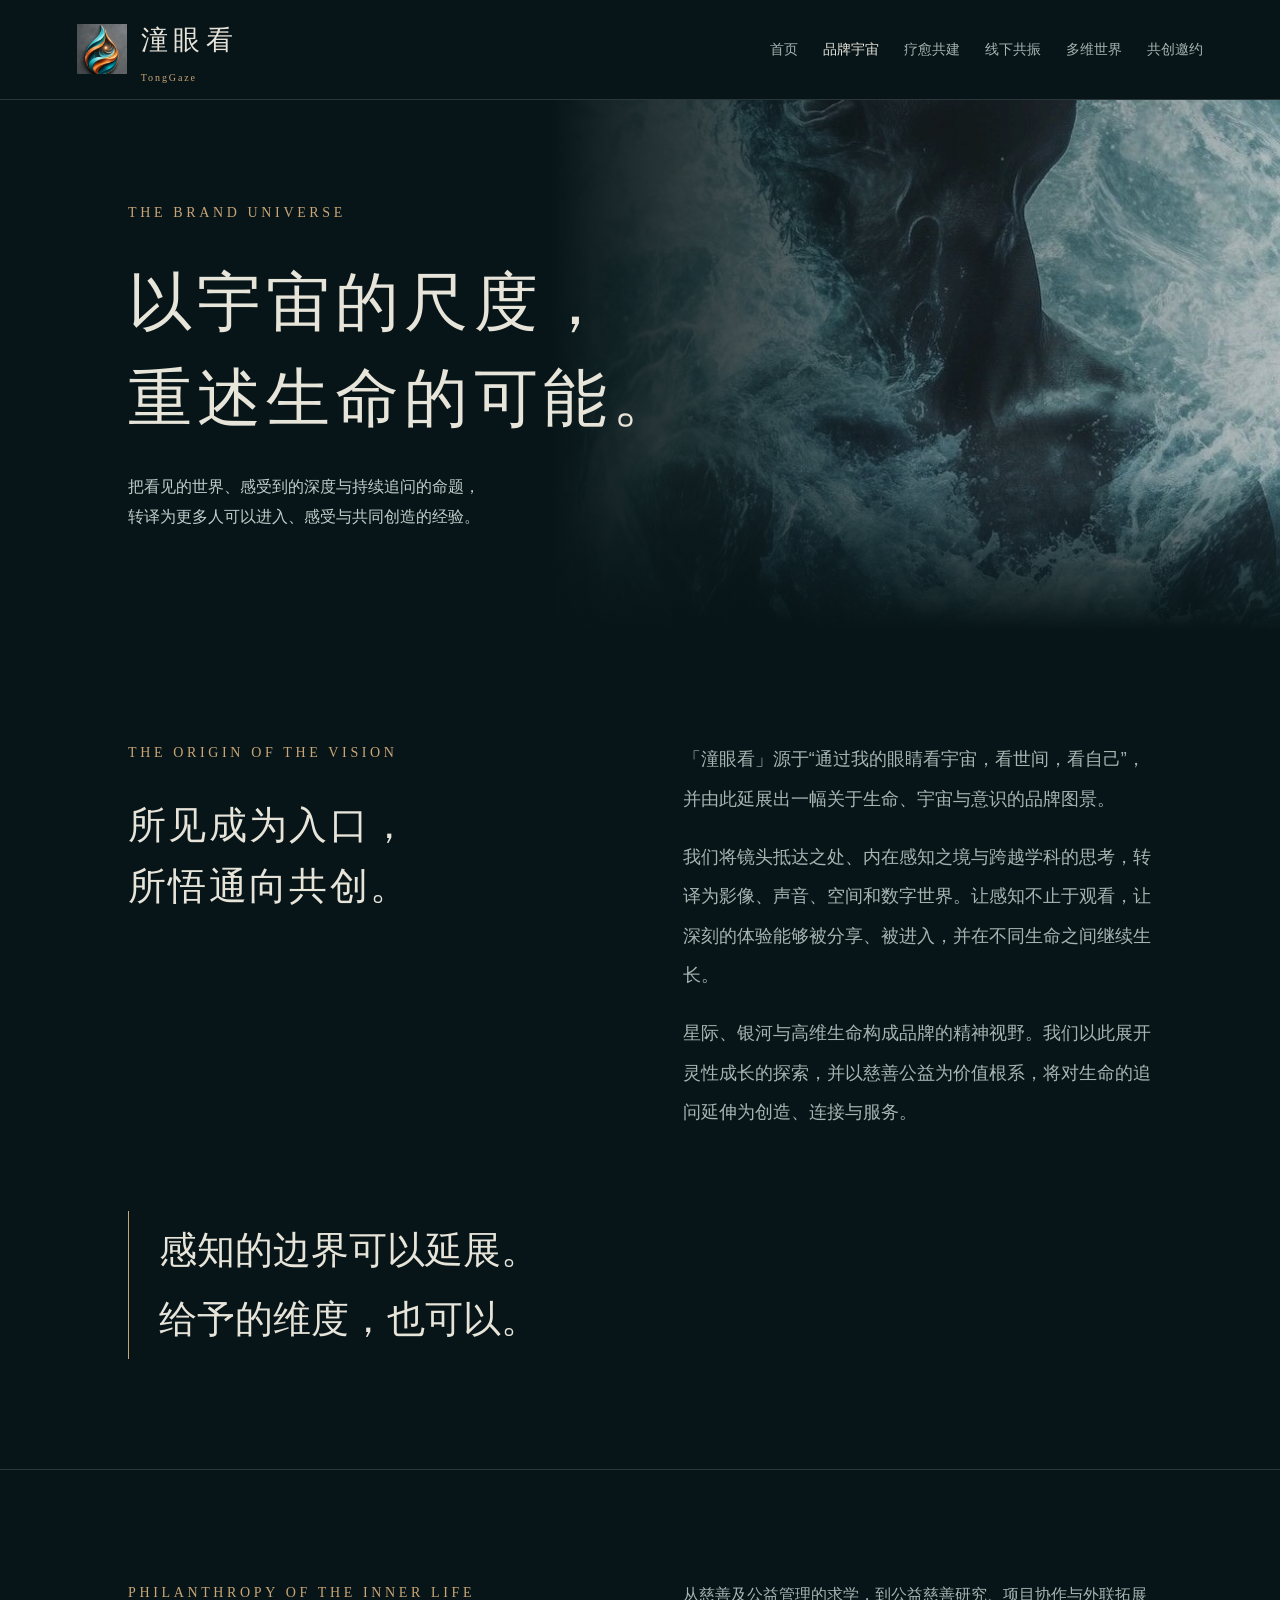
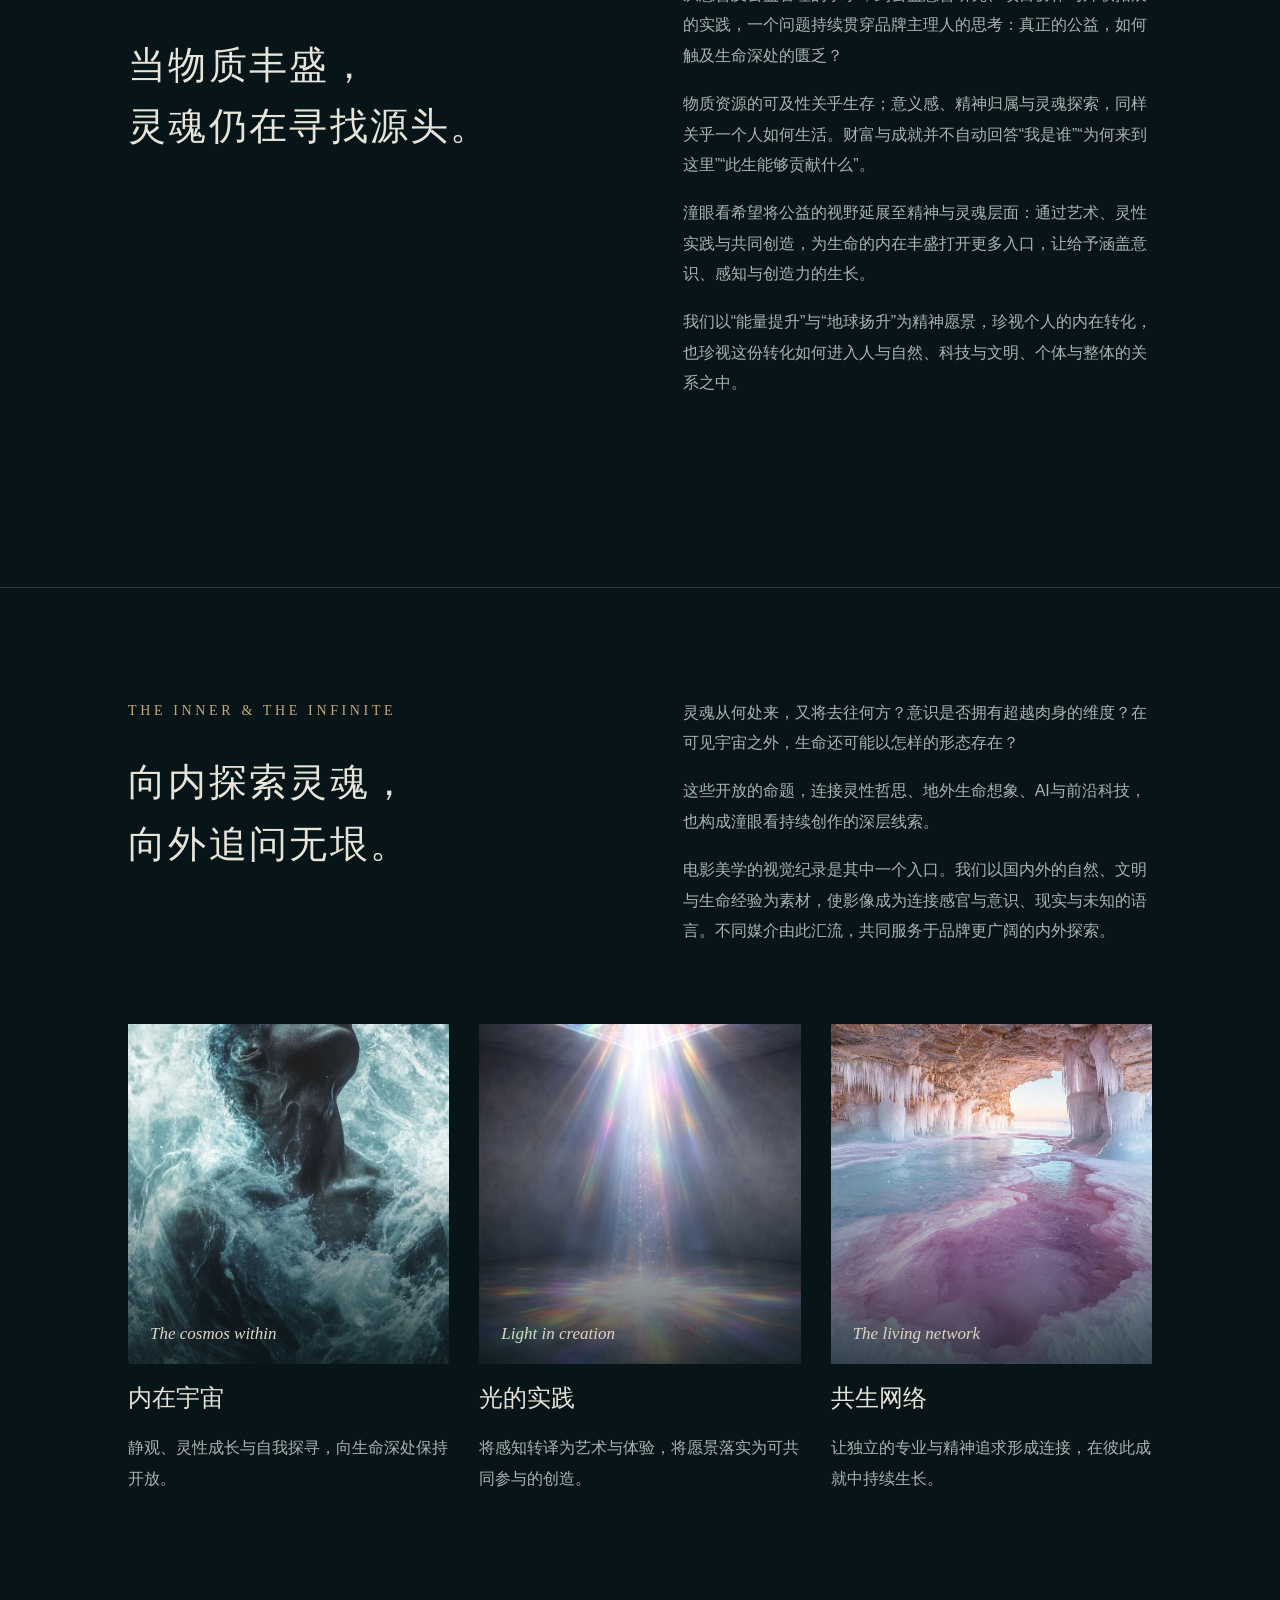
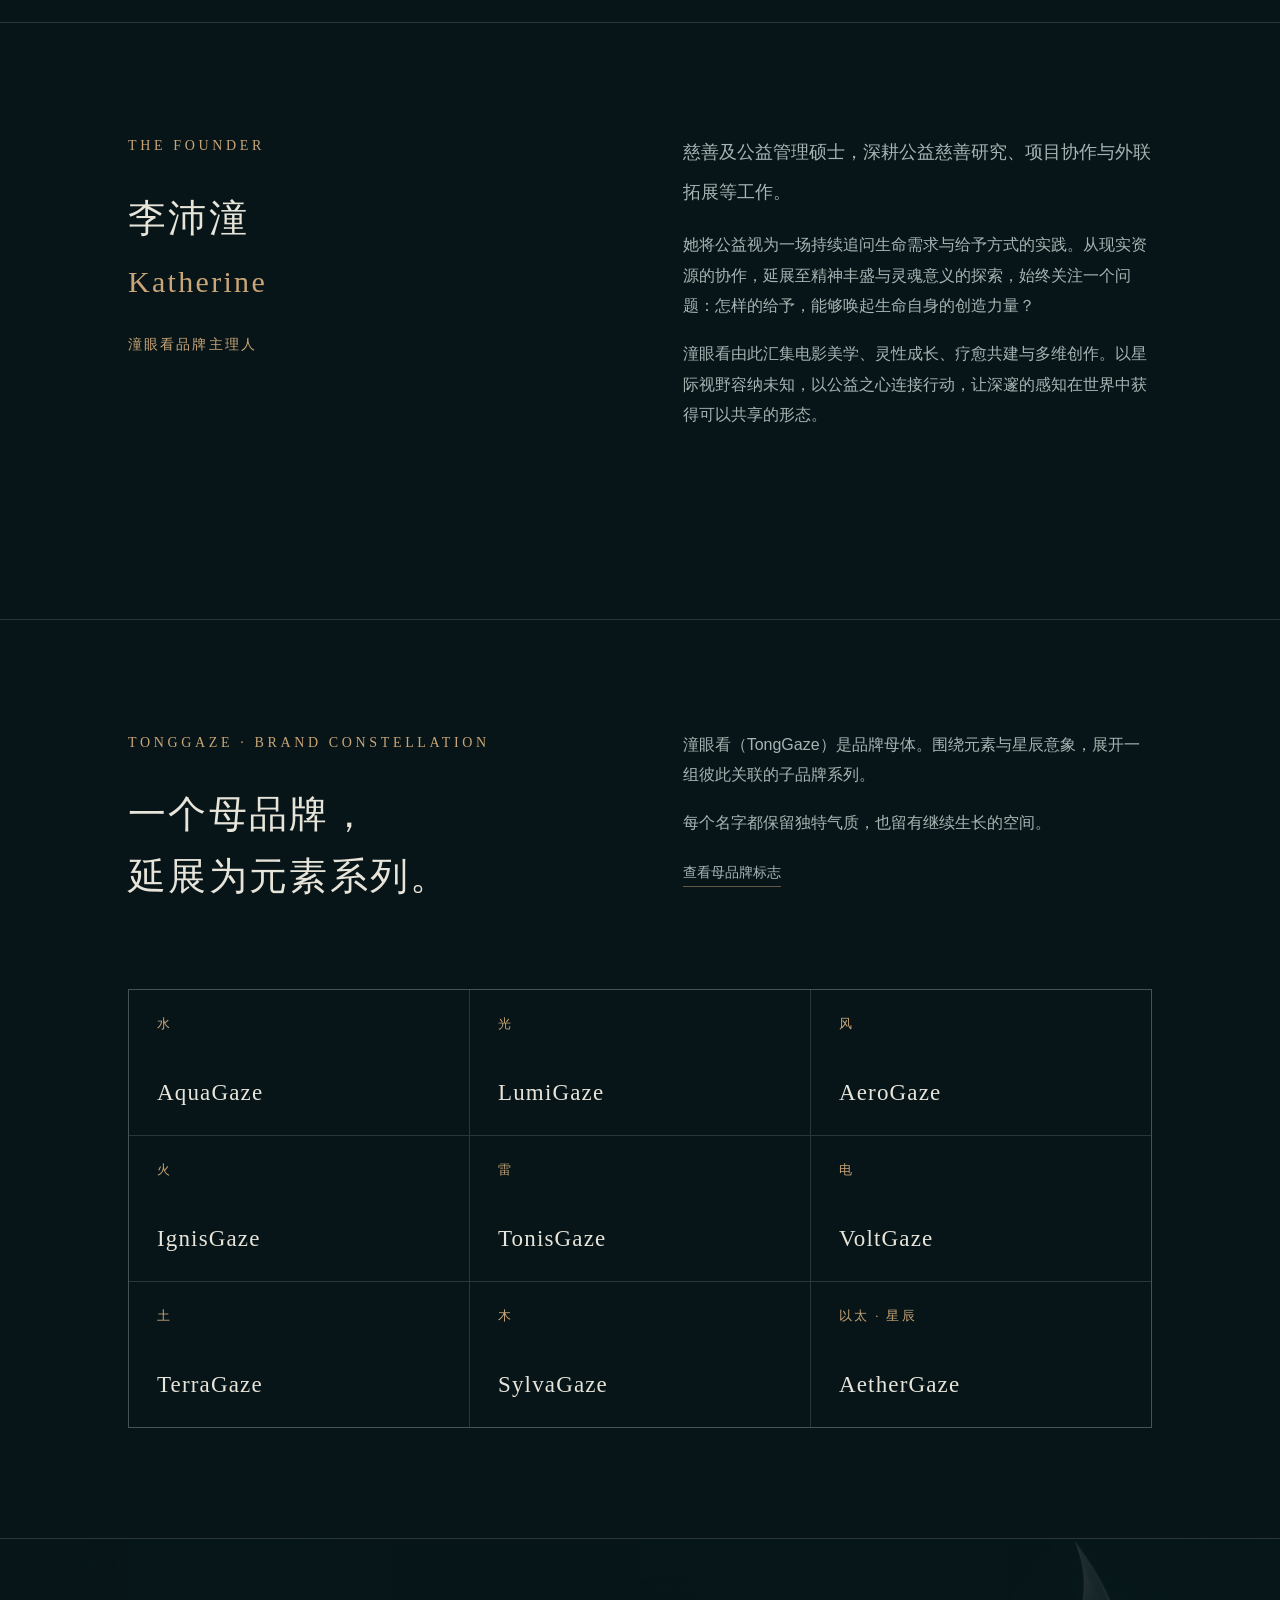
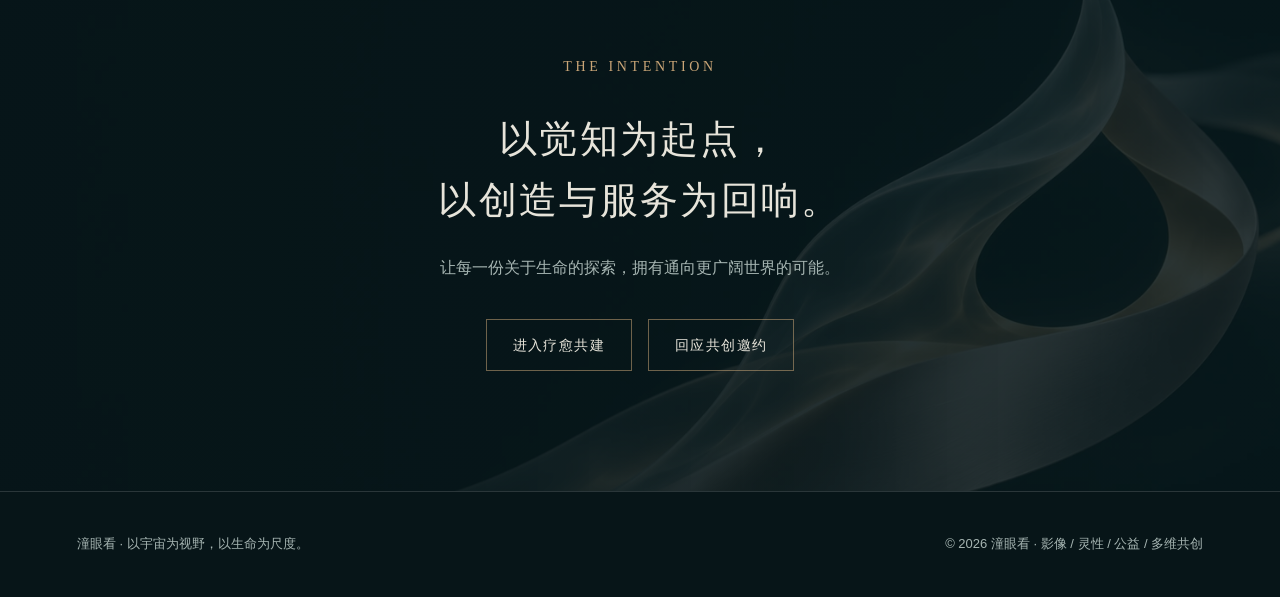
==== about.html @ 3c8ca397 "Publish final TongGaze mother brand logo" ====
<!DOCTYPE html>

<html lang="zh-CN"><head><meta charset="utf-8"/><meta content="width=device-width,initial-scale=1" name="viewport"/><meta content="#071518" name="theme-color"/><meta content="潼眼看，以宇宙为视野，以生命为尺度。连接电影美学、灵性成长、疗愈共建与多维创作。" name="description"/><title>品牌宇宙｜潼眼看</title><link href="style.css?v=20261122-tonggaze" rel="stylesheet"/><meta content="https://mengl6669-dotcom.github.io/tongyankan/assets/deep-light.webp" property="og:image"/><link href="assets/brand/tonggaze-icon-32.png" rel="icon" sizes="32x32" type="image/png"/><link href="assets/brand/tonggaze-icon-180.png" rel="apple-touch-icon" sizes="180x180"/></head><body><header><a aria-label="潼眼看首页" class="logo" href="index.html"><img alt="" class="brand-mark" height="62" src="assets/brand/tonggaze-mark.png" width="54"/><span class="brand-wordmark">潼眼看<small>TongGaze</small></span></a><button aria-controls="nav" aria-expanded="false" class="menu">目录</button><nav aria-label="主导航" id="nav"><a class="" href="index.html">首页</a><a aria-current="page" class="active" href="about.html">品牌宇宙</a><a class="" href="healing.html">疗愈共建</a><a class="" href="experience.html">线下共振</a><a class="" href="world.html">多维世界</a><a class="" href="collaborate.html">共创邀约</a></nav></header><main><section class="pagehero visual-hero"><div class="pagehero-art"><img alt="水流与人像交织的艺术意象" class="" decoding="async" fetchpriority="high" height="1308" loading="eager" sizes="(max-width: 760px) 100vw, 55vw" src="assets/water-consciousness.webp" srcset="assets/water-consciousness-small.webp 560w, assets/water-consciousness.webp 736w" width="736"/></div><div class="eyebrow">The brand universe</div><h1>以宇宙的尺度，<br/>重述生命的可能。</h1><p>把看见的世界、感受到的深度与持续追问的命题，<br/>转译为更多人可以进入、感受与共同创造的经验。</p></section>
<section class="section"><div class="section-head"><div><div class="eyebrow">The origin of the vision</div><h2>所见成为入口，<br/>所悟通向共创。</h2></div><div class="intro muted"><p>「潼眼看」源于“通过我的眼睛看宇宙，看世间，看自己”，并由此延展出一幅关于生命、宇宙与意识的品牌图景。</p><p>我们将镜头抵达之处、内在感知之境与跨越学科的思考，转译为影像、声音、空间和数字世界。让感知不止于观看，让深刻的体验能够被分享、被进入，并在不同生命之间继续生长。</p><p>星际、银河与高维生命构成品牌的精神视野。我们以此展开灵性成长的探索，并以慈善公益为价值根系，将对生命的追问延伸为创造、连接与服务。</p></div></div><div class="manifesto"><p class="quote">感知的边界可以延展。<br/>给予的维度，也可以。</p></div></section>
<section class="section"><div class="section-head"><div><div class="eyebrow">Philanthropy of the inner life</div><h2>当物质丰盛，<br/>灵魂仍在寻找源头。</h2></div><div class="muted"><p>从慈善及公益管理的求学，到公益慈善研究、项目协作与外联拓展的实践，一个问题持续贯穿品牌主理人的思考：真正的公益，如何触及生命深处的匮乏？</p><p>物质资源的可及性关乎生存；意义感、精神归属与灵魂探索，同样关乎一个人如何生活。财富与成就并不自动回答“我是谁”“为何来到这里”“此生能够贡献什么”。</p><p>潼眼看希望将公益的视野延展至精神与灵魂层面：通过艺术、灵性实践与共同创造，为生命的内在丰盛打开更多入口，让给予涵盖意识、感知与创造力的生长。</p><p>我们以“能量提升”与“地球扬升”为精神愿景，珍视个人的内在转化，也珍视这份转化如何进入人与自然、科技与文明、个体与整体的关系之中。</p></div></div></section>
<section class="section" id="vision"><div class="section-head"><div><div class="eyebrow">The inner &amp; the infinite</div><h2>向内探索灵魂，<br/>向外追问无垠。</h2></div><div class="muted"><p>灵魂从何处来，又将去往何方？意识是否拥有超越肉身的维度？在可见宇宙之外，生命还可能以怎样的形态存在？</p><p>这些开放的命题，连接灵性哲思、地外生命想象、AI与前沿科技，也构成潼眼看持续创作的深层线索。</p><p>电影美学的视觉纪录是其中一个入口。我们以国内外的自然、文明与生命经验为素材，使影像成为连接感官与意识、现实与未知的语言。不同媒介由此汇流，共同服务于品牌更广阔的内外探索。</p></div></div><div class="triptych"><div class="card"><div class="art photo-art"><img alt="水中人像的内在探索意象" class="" decoding="async" height="1308" loading="lazy" sizes="(max-width: 760px) 100vw, 55vw" src="assets/water-consciousness.webp" srcset="assets/water-consciousness-small.webp 560w, assets/water-consciousness.webp 736w" width="736"/><em>The cosmos within</em></div><h3>内在宇宙</h3><p>静观、灵性成长与自我探寻，向生命深处保持开放。</p></div><div class="card"><div class="art photo-art"><img alt="穿过晶体的虹彩之光" class="" decoding="async" height="1104" loading="lazy" sizes="(max-width: 760px) 100vw, 55vw" src="assets/prismatic-light.webp" srcset="assets/prismatic-light-small.webp 560w, assets/prismatic-light.webp 736w" width="736"/><em>Light in creation</em></div><h3>光的实践</h3><p>将感知转译为艺术与体验，将愿景落实为可共同参与的创造。</p></div><div class="card"><div class="art photo-art"><img alt="粉晶般的水岸与洞穴" class="" decoding="async" height="1800" loading="lazy" sizes="(max-width: 760px) 100vw, 55vw" src="assets/rose-horizon.webp" srcset="assets/rose-horizon-small.webp 560w, assets/rose-horizon.webp 1200w" width="1200"/><em>The living network</em></div><h3>共生网络</h3><p>让独立的专业与精神追求形成连接，在彼此成就中持续生长。</p></div></div></section>
<section class="section"><div class="section-head"><div><div class="eyebrow">The founder</div><h2>李沛潼<br/><span style="font-family:Georgia,serif;font-size:30px;color:var(--gold)">Katherine</span></h2><div class="starword">潼眼看品牌主理人</div></div><div class="muted"><p class="intro">慈善及公益管理硕士，深耕公益慈善研究、项目协作与外联拓展等工作。</p><p>她将公益视为一场持续追问生命需求与给予方式的实践。从现实资源的协作，延展至精神丰盛与灵魂意义的探索，始终关注一个问题：怎样的给予，能够唤起生命自身的创造力量？</p><p>潼眼看由此汇集电影美学、灵性成长、疗愈共建与多维创作。以星际视野容纳未知，以公益之心连接行动，让深邃的感知在世界中获得可以共享的形态。</p></div></div></section><section class="section brand-constellation" id="constellation"><div class="section-head"><div><div class="eyebrow">TongGaze · Brand constellation</div><h2>一个母品牌，<br/>延展为元素系列。</h2></div><div class="muted"><p>潼眼看（TongGaze）是品牌母体。围绕元素与星辰意象，展开一组彼此关联的子品牌系列。</p><p>每个名字都保留独特气质，也留有继续生长的空间。</p><a class="textlink" href="brand.html">查看母品牌标志</a></div></div><div class="brand-series-grid"><article class="brand-series-card"><span>水</span><h3>AquaGaze</h3></article><article class="brand-series-card"><span>光</span><h3>LumiGaze</h3></article><article class="brand-series-card"><span>风</span><h3>AeroGaze</h3></article><article class="brand-series-card"><span>火</span><h3>IgnisGaze</h3></article><article class="brand-series-card"><span>雷</span><h3>TonisGaze</h3></article><article class="brand-series-card"><span>电</span><h3>VoltGaze</h3></article><article class="brand-series-card"><span>土</span><h3>TerraGaze</h3></article><article class="brand-series-card"><span>木</span><h3>SylvaGaze</h3></article><article class="brand-series-card"><span>以太 · 星辰</span><h3>AetherGaze</h3></article></div></section><section class="closing brand-closing"><div class="eyebrow">The intention</div><h2>以觉知为起点，<br/>以创造与服务为回响。</h2><p>让每一份关于生命的探索，拥有通向更广阔世界的可能。</p><a class="button" href="healing.html">进入疗愈共建</a><a class="button" href="collaborate.html">回应共创邀约</a></section></main><footer><span>潼眼看 · 以宇宙为视野，以生命为尺度。</span><span>© 2026 潼眼看 · 影像 / 灵性 / 公益 / 多维共创</span></footer><script src="app.js"></script></body></html>
---- style.css ----
:root{--bg:#071518;--paper:#e7e4da;--muted:#a6b5b2;--gold:#c9a577;--line:#ffffff24}*{box-sizing:border-box}html{scroll-behavior:smooth}body{margin:0;background:var(--bg);color:var(--paper);font-family:'PingFang SC','Microsoft YaHei',sans-serif;font-size:16px;line-height:1.9}a{color:inherit;text-decoration:none}button{font:inherit}a:focus-visible,button:focus-visible,summary:focus-visible{outline:2px solid var(--gold);outline-offset:6px}header{height:100px;padding:0 6vw;display:flex;align-items:center;justify-content:space-between;border-bottom:1px solid var(--line);position:relative;z-index:5}.logo{font-family:'Songti SC','Noto Serif CJK SC',serif;font-size:27px;letter-spacing:.2em}.logo small{font:11px Georgia;letter-spacing:.26em;display:block;color:var(--gold);line-height:1.3}nav{display:flex;gap:36px}nav a{font-size:14px;color:var(--muted);transition:.3s}nav a:hover,nav a.active{color:var(--paper)}.menu{display:none;background:none;border:1px solid var(--line);color:var(--paper);padding:6px 14px}.hero{min-height:710px;height:calc(100svh - 100px);max-height:1000px;position:relative;overflow:hidden;display:flex;align-items:center}.hero canvas{position:absolute;inset:0;width:100%;height:100%;opacity:.85}.hero:after{content:'';position:absolute;inset:0;background:linear-gradient(90deg,#071518ee 0%,#071518aa 30%,transparent 65%);pointer-events:none}.hero-text{position:relative;z-index:1;margin-left:10vw;max-width:680px}.eyebrow{font-family:Georgia,serif;letter-spacing:.26em;text-transform:uppercase;color:var(--gold);font-size:13px;margin-bottom:28px}.hero h1{font:clamp(42px,5vw,76px)/1.45 'Songti SC','Noto Serif CJK SC',serif;letter-spacing:.08em;margin:0 0 26px;font-weight:400}.hero p{color:#b9c8c3;max-width:390px;line-height:2.1}.actions{display:flex;gap:24px;align-items:center;margin-top:34px;flex-wrap:wrap}.button{display:inline-block;border:1px solid #c9a57788;padding:12px 26px;background:transparent;color:var(--paper);font-size:14px;letter-spacing:.1em;cursor:pointer;transition:.3s}.button:hover{background:var(--gold);color:var(--bg)}.textlink{font-size:14px;border-bottom:1px solid #c9a57777;padding:6px 0}.hero-caption{position:absolute;right:6vw;bottom:35px;z-index:2;font:12px Georgia;color:#b1bdb4;letter-spacing:.15em}.section{padding:110px 10vw;border-bottom:1px solid var(--line)}.section-head{display:grid;grid-template-columns:1fr 1.1fr;gap:10vw;align-items:start;margin-bottom:60px}h2{font:clamp(30px,3vw,46px)/1.6 'Songti SC','Noto Serif CJK SC',serif;font-weight:400;margin:0 0 22px;letter-spacing:.06em}h3{font:24px/1.7 'Songti SC',serif;font-weight:400;margin:14px 0}p{margin:0 0 18px}.muted{color:var(--muted)}.intro{font-size:18px;line-height:2.2}.quote{font:clamp(24px,3vw,40px)/1.8 'Songti SC',serif;max-width:850px;margin:0}.small{font-size:13px;color:var(--muted)}.triptych{display:grid;grid-template-columns:repeat(3,1fr);gap:30px}.art{height:340px;overflow:hidden;position:relative;background:#10282a}.art:before,.art:after{content:'';position:absolute}.ocean{background:radial-gradient(ellipse at 50% 100%,#6f9e9b55,transparent 50%),linear-gradient(160deg,#142d36,#081b22 70%)}.ocean:before{width:140%;height:150%;left:-20%;top:12%;border-radius:50%;border:1px solid #9ec1b577;box-shadow:0 14px 0 #7aaba044,0 28px 0 #7aaba033,0 44px 0 #7aaba033,0 62px 0 #7aaba022;transform:rotate(-22deg)}.light{background:radial-gradient(ellipse at 50% 30%,#f3cf9f,transparent 2%,#a5a99b44 7%,transparent 42%),linear-gradient(140deg,#233330,#0b191a)}.light:before{inset:15% 30%;border:1px solid #dfcea477;border-radius:50% 50% 0 0;box-shadow:0 0 60px #d5c3a522,inset 0 0 50px #d5c3a522}.trace{background:radial-gradient(ellipse at 80% 80%,#597e5955,transparent 60%),#0a1d1b}.trace:before{width:250px;height:600px;border:1px solid #8eaa7c99;border-radius:50%;transform:rotate(35deg);top:-60px;left:30%;box-shadow:20px 0 0 #829c6b22,40px 0 0 #829c6b22,60px 0 0 #829c6b22}.art em{position:absolute;bottom:20px;left:22px;font:italic 17px Georgia;color:#dcd5c5;z-index:1}.card p{color:var(--muted);font-size:15px}.event-panel{display:grid;grid-template-columns:1.2fr 1fr;gap:8vw;align-items:center}.event-art{min-height:500px;background:radial-gradient(ellipse at 50% 45%,#85b8b533,transparent 50%),#102428;display:flex;align-items:center;justify-content:center;position:relative;overflow:hidden}.event-art:before{content:'';width:65%;height:74%;border-radius:50% 50% 0 0;border:1px solid #c9a57788;box-shadow:0 0 80px #70a5a322,inset 0 0 70px #70a5a322;position:absolute;bottom:-1px}.event-art:after{content:'';position:absolute;inset:55% -30% -70%;border:1px solid #91bab966;border-radius:50%;box-shadow:0 -18px 0 #91bab922,0 -36px 0 #91bab922}.event-art span{font:clamp(40px,5vw,80px) Georgia;letter-spacing:.15em;color:#dbcbb0;z-index:1}.tag{display:inline-block;border:1px solid var(--line);padding:2px 10px;font-size:12px;color:var(--muted);margin-bottom:24px}.facts{display:flex;gap:32px;padding:22px 0;margin:26px 0;border-top:1px solid var(--line);border-bottom:1px solid var(--line)}.facts div{font-size:14px;color:var(--muted)}.facts strong{font-size:18px;color:var(--paper);display:block;font-weight:400}.closing{text-align:center;background:radial-gradient(ellipse at 50% 120%,#31564c66,transparent 65%);padding:115px 8vw}.closing p{max-width:610px;margin:0 auto 30px;color:var(--muted)}footer{padding:40px 6vw;display:flex;justify-content:space-between;align-items:center;border-top:1px solid var(--line);font-size:13px;color:var(--muted)}.pagehero{padding:100px 10vw 65px;background:radial-gradient(ellipse at 95% 0%,#31524b55,transparent 55%)}.pagehero h1{font:clamp(40px,5vw,64px)/1.5 'Songti SC',serif;margin:0 0 25px;font-weight:400;letter-spacing:.08em}.pagehero p{max-width:720px;color:var(--muted)}.reading{max-width:800px}.split{display:grid;grid-template-columns:1fr 1fr;gap:8vw}.list-row{border-top:1px solid var(--line);padding:30px 0;display:grid;grid-template-columns:180px 1fr;gap:40px}.list-row h3{margin:0;font-size:23px}.list-row p{color:var(--muted);margin:0}.detail{border-top:1px solid var(--line);padding:22px 0}.detail summary{cursor:pointer;font-size:18px;color:var(--paper)}.detail p{color:var(--muted);padding-top:18px}.toast{min-height:28px;font-size:14px;color:var(--gold);margin-top:15px}::selection{background:#bfa172;color:#071518}@media(max-width:760px){header{height:85px;padding:0 7vw}.logo{font-size:23px}.menu{display:block}nav{display:none;position:absolute;top:85px;left:0;right:0;padding:25px 7vw;background:#071b1e;border-bottom:1px solid var(--line);gap:23px;flex-direction:column}nav.open{display:flex}.hero{height:calc(100svh - 85px);min-height:660px}.hero-text{margin:0 8vw}.hero h1{font-size:43px}.hero:after{background:linear-gradient(90deg,#071518dd,#07151855)}.hero-caption{right:8vw;bottom:20px}.section{padding:70px 8vw}.section-head,.event-panel,.split{grid-template-columns:1fr;gap:30px}.section-head{margin-bottom:35px}.triptych{grid-template-columns:1fr;gap:38px}.art{height:290px}.event-art{min-height:380px}.event-art span{font-size:68px}.list-row{grid-template-columns:1fr;gap:15px}.facts{gap:22px;flex-wrap:wrap}.closing{padding:75px 8vw}footer{align-items:flex-start;gap:20px;flex-direction:column}.pagehero{padding:75px 8vw 50px}}@media(prefers-reduced-motion:reduce){html{scroll-behavior:auto}}

.logo small{font-size:12px}.eyebrow{font-size:14px}.card p{font-size:16px}.tag{font-size:14px}.small{font-size:14px}.hero-caption{font-size:13px}.constellation{position:relative;padding:75px 7vw;border:1px solid #c9a57744;background:radial-gradient(ellipse at 50% 20%,#586f8b44,transparent 62%),#0a1820;overflow:hidden}.constellation:before{content:'';position:absolute;border:1px solid #c9a57733;border-radius:50%;width:500px;height:500px;right:-200px;top:-260px;pointer-events:none}.orbit-grid{display:grid;grid-template-columns:1fr 1fr;gap:0 65px}.orbit-item{border-top:1px solid var(--line);padding:35px 0}.orbit-item p{color:var(--muted)}.world-art{min-height:400px;background:radial-gradient(circle at 50% 50%,#b89c6933,transparent 26%),radial-gradient(ellipse at 60% 55%,#49638e55,transparent 70%),#0a1420;display:grid;place-items:center;position:relative;overflow:hidden}.world-art:before,.world-art:after{content:'';position:absolute;width:260px;height:330px;border:1px solid #b8b7d166;border-radius:50%;transform:rotate(45deg)}.world-art:after{transform:rotate(-45deg);width:330px;height:260px}.world-art span{font:36px/1.5 Georgia;color:#e0d1b7;letter-spacing:.15em;text-align:center;z-index:1}.manifesto{border-left:1px solid var(--gold);padding:5px 0 5px 30px}.audience-grid{display:grid;grid-template-columns:1fr 1fr;gap:40px}.audience-grid article{border-top:1px solid var(--line);padding-top:22px}.audience-grid p{color:var(--muted)}.fine{font-size:13px;color:#8ba3a4}.hero h1{font-size:clamp(40px,4.8vw,70px)}nav{gap:25px}.starword{font-family:Georgia,serif;letter-spacing:.15em;color:var(--gold);font-size:14px}.closing .button{margin:5px 8px}.reading p{color:var(--muted)}@media(max-width:760px){.orbit-grid,.audience-grid{grid-template-columns:1fr}.hero h1{font-size:42px}.constellation{padding:40px 7vw}.world-art span{font-size:29px}.manifesto{padding-left:20px}nav{gap:22px}}

/* Curated image direction: water, light, crystal, inner cosmos. */
.hero-photograph{position:absolute;inset:0 0 0 38%;overflow:hidden}.hero-photograph img{width:100%;height:100%;object-fit:cover;object-position:center 48%;display:block}.has-photograph:after{background:linear-gradient(90deg,#071518 7%,#071518ee 29%,#07151870 49%,transparent 74%),linear-gradient(0deg,#071518 0%,transparent 23%)}.has-photograph .hero-text{max-width:650px}.has-photograph .hero-caption{color:#c5d9d7}.visual-hero{position:relative;min-height:510px;padding-top:100px;padding-bottom:80px;overflow:hidden;background:#071518}.pagehero-art{position:absolute;inset:0 0 0 43%;pointer-events:none}.pagehero-art img{width:100%;height:100%;object-fit:cover;object-position:50% 42%;opacity:.78;display:block}.pagehero-art:after{content:'';position:absolute;inset:0;background:linear-gradient(90deg,#071518, #07151860 50%,#07151810),linear-gradient(0deg,#071518,transparent 30%)}.visual-hero>.eyebrow,.visual-hero>h1,.visual-hero>p,.visual-hero>.tag{position:relative;z-index:1}.visual-hero h1{max-width:800px}.visual-hero p{max-width:660px;color:#c0cfcc}.visual-hero .tag{background:#07151899}.landscape-window{margin:70px 0 0;position:relative;overflow:hidden;height:420px}.landscape-window img{width:100%;height:100%;object-fit:cover;object-position:50% 48%;display:block}.landscape-window:after{content:'';position:absolute;inset:0;background:linear-gradient(0deg,#071518dd,transparent 65%)}.landscape-window figcaption{position:absolute;left:35px;bottom:30px;z-index:1;font:24px/1.8 'Songti SC',serif;letter-spacing:.07em}.landscape-window figcaption span{display:block;font:12px/2 Georgia;letter-spacing:.25em;margin-bottom:8px}.photo-art img{width:100%;height:100%;object-fit:cover;display:block;transition:transform 1s ease}.photo-art:hover img{transform:scale(1.035)}.photo-art:before{display:none}.photo-art:after{inset:0;background:linear-gradient(0deg,#071518bb,transparent 60%)}.photo-event{aspect-ratio:4/5;min-height:500px;display:block;background:#101a22}.photo-event img{position:absolute;inset:0;width:100%;height:100%;object-fit:cover;display:block}.photo-event:before{display:none}.photo-event:after{inset:0;border:0;border-radius:0;box-shadow:none;background:linear-gradient(0deg,#071518b0,transparent 55%)}.photo-event .event-date{position:absolute;bottom:70px;left:35px;font:70px Georgia;color:#faf4e7;letter-spacing:.1em}.art-note{position:absolute;left:35px;bottom:28px;z-index:1;font-size:13px;color:#d7dedb;letter-spacing:.1em}.photo-panel{min-height:530px;isolation:isolate}.photo-panel img{position:absolute;inset:0;width:100%;height:100%;object-fit:cover;z-index:-2}.photo-panel:before{inset:0;width:auto;height:auto;transform:none;border:0;border-radius:0;background:linear-gradient(90deg,#071518b0,transparent,#07151860),linear-gradient(0deg,#071518b0,transparent);z-index:-1}.photo-panel:after{display:none}.photo-panel span{text-shadow:0 2px 25px #000;font-size:32px;line-height:1.7}.crystal-panel img{object-position:50% 55%}.cosmic-panel{min-height:600px}.cosmic-panel img{object-position:50% 42%;opacity:.65}.cosmic-panel span{font-size:clamp(24px,3vw,40px);letter-spacing:.2em}.cosmic-panel:before{background:linear-gradient(90deg,#071518cc,transparent 45%,#07151866),linear-gradient(0deg,#071518aa,transparent)}
@media(max-width:1050px) and (min-width:761px){header{padding:0 4vw}nav{gap:16px}.logo small{font-size:10px}.visual-hero h1{font-size:48px}.hero-text{margin-left:8vw}.hero h1{font-size:54px}}
@media(max-width:760px){.hero-photograph{inset:0}.hero-photograph img{object-position:58% 40%;opacity:.65}.has-photograph:after{background:linear-gradient(90deg,#071518cc,#07151866),linear-gradient(0deg,#071518,transparent 75%)}.hero-text{padding-top:30px}.hero-caption{font-size:10px}.visual-hero{min-height:540px;padding-top:85px;padding-bottom:65px;display:flex;flex-direction:column;justify-content:center}.pagehero-art{inset:0}.pagehero-art img{object-position:60% 40%;opacity:.5}.pagehero-art:after{background:linear-gradient(90deg,#071518bb,#07151855),linear-gradient(0deg,#071518,transparent 70%)}.visual-hero h1{font-size:36px;line-height:1.55}.visual-hero p{font-size:16px}.visual-hero .tag{align-self:flex-start}.landscape-window{height:380px;margin-top:45px}.landscape-window figcaption{left:22px;bottom:24px;font-size:20px;right:20px}.photo-panel{min-height:460px}.photo-panel span{font-size:26px}.cosmic-panel{min-height:520px}.photo-event{min-height:440px}.photo-event .event-date{font-size:60px;left:25px}.art-note{left:25px}.hero h1{font-size:38px}.hero p{font-size:16px}}
@media(prefers-reduced-motion:reduce){.photo-art img{transition:none}.photo-art:hover img{transform:none}}

/* Atlantis — a public-facing visual chapter. */
.atlantis-page{--event-gold:#d6bf9b;--event-ink:#071518}.atlantis-hero{position:relative;isolation:isolate;min-height:820px;min-height:max(760px,calc(100svh - 100px));display:flex;align-items:center;overflow:hidden}.atlantis-hero-art{position:absolute;inset:0;z-index:-2}.atlantis-hero-art img{width:100%;height:100%;object-fit:cover;object-position:64% 50%;display:block}.atlantis-hero-art:after{content:'';position:absolute;inset:0;background:linear-gradient(90deg,#071518f2 0%,#071518c9 26%,#07151850 55%,#07151810 100%),linear-gradient(0deg,#071518ee,transparent 35%)}.atlantis-hero-content{padding:65px 8vw 160px;max-width:1100px}.atlantis-hero h1{font:400 clamp(48px,5.6vw,80px)/1.35 'Songti SC','Noto Serif CJK SC',serif;letter-spacing:.08em;margin:12px 0 26px;color:#f4eee4}.atlantis-hero .eyebrow{color:#e2d3bc}.atlantis-hero .tag{border-color:#d6bf9b77;color:#e5d9c6;font-size:13px;background:#07151855;letter-spacing:.12em;margin-bottom:12px}.event-english{font:14px/1.8 Georgia,serif;letter-spacing:.25em;color:#d6bf9b;margin-bottom:30px}.event-deck{color:#d2ddd8;font-size:17px;line-height:2.1;margin-bottom:30px}.event-meta{position:absolute;bottom:0;left:8vw;right:8vw;padding:27px 0 30px;border-top:1px solid #e7e4da44;display:flex;align-items:end;gap:60px}.event-meta>div{display:flex;flex-direction:column}.event-meta span{font:11px Georgia;letter-spacing:.22em;color:#bdc6bf;margin-bottom:9px}.event-meta strong{font-size:16px;font-weight:400;letter-spacing:.03em}.event-meta .visual-credit{margin-left:auto;font:11px Georgia;letter-spacing:.16em;color:#b4bfb9;display:block}.chapter-nav{display:flex;justify-content:center;gap:50px;border-top:1px solid var(--line);border-bottom:1px solid var(--line);padding:23px 8vw;background:#071518f5;position:sticky;top:0;z-index:4;backdrop-filter:blur(15px)}.chapter-nav a{font-size:14px;letter-spacing:.08em;white-space:nowrap;color:#b9c8c2}.chapter-nav a:hover{color:var(--event-gold)}.atlantis-page [id]{scroll-margin-top:90px}.event-position .section-head{grid-template-columns:.75fr 1.25fr;gap:7vw;margin-bottom:0}.position-copy{font-size:18px;line-height:2.15;color:#c0ceca}.editorial-pair{display:grid;grid-template-columns:1fr 1fr;gap:7vw;align-items:center}.editorial-image{height:620px;position:relative;overflow:hidden}.editorial-image img{width:100%;height:100%;object-fit:cover;object-position:center;display:block}.editorial-image:after{content:'';position:absolute;inset:0;background:linear-gradient(0deg,#071518bb,transparent 45%)}.editorial-image>span{position:absolute;left:24px;bottom:25px;z-index:1;letter-spacing:.18em;font:12px Georgia;color:#e3d8c5}.editorial-copy h2{font-size:clamp(30px,2.7vw,42px)}.editorial-copy p{color:var(--muted);line-height:2}.event-vision{min-height:770px;position:relative;isolation:isolate;display:flex;justify-content:flex-end;align-items:center;padding:100px 10vw;overflow:hidden}.vision-photo{position:absolute;inset:0;z-index:-2}.vision-photo img{width:100%;height:100%;object-fit:cover;object-position:40% center;display:block}.vision-photo:after{content:'';position:absolute;inset:0;background:linear-gradient(90deg,#07151822,#071518ba 45%,#071518ef 78%),linear-gradient(0deg,#07151899,transparent 50%)}.vision-text{max-width:570px}.vision-text p{color:#c1cdc7;line-height:2}.vision-text h2{color:#f1e7d8}.atlantis-panorama{margin:0;position:relative;overflow:hidden}.atlantis-panorama img{width:100%;height:auto;aspect-ratio:16/9;object-fit:cover;display:block}.atlantis-panorama figcaption{padding:12px 0;color:#91a7a2;font-size:12px;letter-spacing:.12em}.symbol-grid{display:grid;grid-template-columns:repeat(3,1fr);gap:45px;padding:65px 0 45px;border-bottom:1px solid var(--line)}.symbol-grid .eyebrow{font-size:12px;margin-bottom:15px}.symbol-grid h3{font-size:23px}.symbol-grid p,.source-notes p{color:var(--muted);font-size:16px}.source-notes{display:grid;grid-template-columns:1fr 1fr;gap:65px;padding-top:35px}.source-notes h3{font-size:23px}.resonance-layout{display:grid;grid-template-columns:1fr 1fr;gap:6vw;align-items:stretch}.resonance-image{margin:0;min-height:680px;position:relative;overflow:hidden}.resonance-image img{width:100%;height:100%;object-fit:cover;display:block}.resonance-image:after{content:'';position:absolute;inset:0;background:linear-gradient(0deg,#071518bb,transparent 40%)}.resonance-image figcaption{position:absolute;bottom:25px;left:25px;right:25px;z-index:1;font:12px/1.8 Georgia;letter-spacing:.13em;color:#e1d7c5}.four-dimensions article{padding:25px 0 26px;border-top:1px solid var(--line)}.four-dimensions article:first-child{padding-top:12px}.four-dimensions article:last-child{padding-bottom:0}.four-dimensions h3{font-size:27px;margin:0 0 14px;color:#e2d3bd}.four-dimensions p{color:var(--muted);line-height:1.95;margin:0}.ensemble-intro{text-align:center;max-width:740px;margin:0 auto 55px}.ensemble-intro p{color:var(--muted);font-size:17px}.ensemble-art{margin:0;position:relative;overflow:hidden}.ensemble-art img{width:100%;aspect-ratio:16/8;height:auto;object-fit:cover;display:block}.ensemble-art figcaption{padding:15px 0 0;color:var(--muted);font-size:14px;letter-spacing:.05em}.invitation-section .section-head{margin-bottom:0;grid-template-columns:.8fr 1.2fr;gap:8vw}.faq-content{padding:20px 0 0}.faq-content p{padding-top:0}.faq-content strong{font-weight:400;color:#d8c9af}.email-intent{margin:4px 0 15px}.contact-email{display:block;width:fit-content;color:var(--gold);font-size:15px;border-bottom:1px solid #c9a57755;overflow-wrap:anywhere}.detail summary{display:flex;justify-content:space-between;align-items:center;gap:20px;list-style:none;font-size:19px}.detail summary::-webkit-details-marker{display:none}.detail summary:after{content:'＋';font-size:22px;font-weight:300;color:var(--gold)}.detail[open] summary:after{content:'−'}.atlantis-closing{min-height:570px;isolation:isolate;position:relative;display:grid;align-items:center;text-align:center;padding:100px 8vw;overflow:hidden}.closing-photo{position:absolute;inset:0;z-index:-2}.closing-photo img{width:100%;height:100%;object-fit:cover;object-position:50% 50%;display:block}.closing-photo:after{content:'';position:absolute;inset:0;background:linear-gradient(0deg,#071518c9,#07151888),linear-gradient(90deg,#071518aa,transparent)}.closing-content{position:relative;max-width:900px;margin:auto}.closing-content h2{color:#f1e9dc}.closing-content p{color:#c4d1ca;letter-spacing:.06em;margin-bottom:35px}.closing-content .button{margin-right:25px}.atlantis-page .button{border-color:#d6bf9b99}.atlantis-page .button:hover{background:#d6bf9b}.atlantis-page .section{padding-top:110px;padding-bottom:110px}
@media(max-width:1100px) and (min-width:761px){.event-meta{gap:28px}.event-meta .visual-credit{display:none}.editorial-pair{gap:5vw}.editorial-image{height:620px}.editorial-copy h2{font-size:30px}.symbol-grid{gap:25px}.symbol-grid h3{font-size:20px}.resonance-layout{gap:4vw}.event-vision{padding-left:7vw;padding-right:7vw}.vision-text{max-width:500px}.four-dimensions h3{font-size:24px}}
@media(max-width:760px){.atlantis-hero{min-height:850px;align-items:flex-start}.atlantis-hero-art img{object-position:60% 50%}.atlantis-hero-art:after{background:linear-gradient(90deg,#071518d9,#07151866),linear-gradient(0deg,#071518,transparent 70%)}.atlantis-hero-content{padding:90px 8vw 225px}.atlantis-hero h1{font-size:clamp(37px,9.5vw,56px);margin-top:15px;letter-spacing:.05em}.atlantis-hero .eyebrow{font-size:12px;letter-spacing:.2em}.atlantis-hero .tag{font-size:12px}.event-english{font-size:11px;letter-spacing:.16em;margin-bottom:24px}.event-deck{font-size:16px;line-height:2}.desktop-break{display:none}.event-meta{display:grid;grid-template-columns:1.15fr 1fr;gap:24px 10px;padding:25px 0}.event-meta span{font-size:10px}.event-meta strong{font-size:13px;white-space:nowrap}.event-meta .visual-credit{font-size:10px;margin-left:0;align-self:end;line-height:1.8}.chapter-nav{display:flex;position:sticky;top:0;left:auto;right:auto;flex-direction:row;justify-content:flex-start;gap:26px;padding:18px 8vw;overflow-x:auto;border-bottom:1px solid var(--line);scrollbar-width:none;background:#071518f5}.chapter-nav a{font-size:13px}.atlantis-page .section{padding:70px 8vw}.event-position .section-head,.editorial-pair,.source-notes,.resonance-layout,.invitation-section .section-head{grid-template-columns:1fr;gap:30px}.position-copy{font-size:17px}.editorial-image{height:400px}.editorial-copy h2{font-size:31px}.event-vision{padding:85px 8vw;min-height:850px;align-items:center}.vision-photo img{object-position:35% center}.vision-photo:after{background:linear-gradient(90deg,#071518c9,#071518ba),linear-gradient(0deg,#071518aa,transparent 70%)}.vision-text h2{font-size:31px}.vision-text p{font-size:16px}.atlantis-source h2{font-size:29px}.atlantis-panorama img{aspect-ratio:4/3;object-position:center}.symbol-grid{grid-template-columns:1fr;gap:27px;padding:40px 0 35px}.symbol-grid h3{font-size:23px}.symbol-grid .eyebrow{margin-bottom:8px}.symbol-grid p{margin-bottom:0}.source-notes{gap:20px;padding-top:25px}.source-notes h3{font-size:23px}.resonance-image{min-height:0;height:380px}.four-dimensions article{padding:25px 0}.four-dimensions article:first-child{padding-top:25px}.four-dimensions h3{font-size:26px}.ensemble-intro{text-align:left;margin-bottom:35px}.ensemble-intro p{font-size:16px}.ensemble-art img{aspect-ratio:4/3}.ensemble-art figcaption{font-size:13px}.invitation-section .section-head{gap:20px}.detail summary{font-size:18px}.contact-email{font-size:14px}.atlantis-closing{min-height:570px;padding:85px 8vw}.closing-photo img{object-position:35% center}.closing-content h2{font-size:29px}.closing-content p{font-size:14px}.closing-content .button{display:table;margin:0 auto 25px}.closing-content .textlink{font-size:14px}}
@media(prefers-reduced-motion:reduce){.chapter-nav{scroll-behavior:auto}}

/* Approved A identity: platinum, champagne and waterlight. */
header .logo{display:flex;align-items:center;gap:14px;flex-shrink:0}header .brand-mark{width:50px;height:65px;object-fit:contain;display:block}header .brand-wordmark{display:block}header .logo small{font-size:10px;letter-spacing:.19em;margin-top:5px}.brand-closing{background:linear-gradient(90deg,#071518f2,#071518d9),url('assets/brand/waterlight-background.webp') center/cover no-repeat}.brand-guide-hero{display:grid;grid-template-columns:.8fr 1.2fr;gap:7vw;align-items:center;min-height:690px;padding:90px 10vw;background:radial-gradient(ellipse at 20% 40%,#4e686022,transparent 55%)}.brand-guide-symbol{display:flex;justify-content:center;align-items:center}.brand-guide-symbol img{width:100%;max-width:360px;height:auto;display:block}.brand-guide h1{font:400 clamp(40px,4.3vw,65px)/1.5 'Songti SC','Noto Serif CJK SC',serif;letter-spacing:.06em;margin:0 0 25px}.brand-guide-hero p{color:var(--muted);font-size:18px;line-height:2;margin-bottom:32px}.brand-asset-grid{display:grid;grid-template-columns:repeat(3,1fr);gap:35px}.brand-asset-preview{height:330px;background:#0a2024;border:1px solid var(--line);display:flex;align-items:center;justify-content:center;padding:35px}.brand-asset-preview img{width:100%;height:100%;object-fit:contain;display:block}.avatar-preview img{border-radius:50%;aspect-ratio:1;width:230px;height:230px;max-width:100%}.brand-asset-grid p{color:var(--muted);font-size:16px}.brand-asset-grid h3{font-size:24px}.brand-wide-art{display:block;width:100%;height:auto;margin-top:40px;border:1px solid var(--line)}.brand-download-row{display:flex;justify-content:space-between;gap:50px;align-items:start;margin-top:25px}.brand-download-row p{max-width:670px}.brand-download-row a{white-space:nowrap}.brand-palette{display:grid;grid-template-columns:repeat(4,1fr);gap:30px;margin-top:45px}.brand-palette span{display:block;width:100%;height:130px;border:1px solid var(--line)}.brand-palette h3{font-size:22px;margin-bottom:5px}.brand-palette p{font:13px Georgia;color:var(--muted);letter-spacing:.1em}
@media(max-width:1100px) and (min-width:761px){header .brand-mark{width:40px;height:57px}header .logo{gap:10px;font-size:25px}header .logo small{font-size:9px}.brand-asset-preview{height:280px;padding:25px}.avatar-preview img{width:190px;height:190px}}
@media(max-width:760px){header .brand-mark{width:38px;height:53px}header .logo{gap:10px;font-size:23px}header .logo small{font-size:9px;letter-spacing:.14em;margin-top:4px}.brand-guide-hero{grid-template-columns:1fr;gap:40px;padding:70px 8vw;min-height:0}.brand-guide-symbol img{max-width:220px}.brand-guide h1{font-size:37px}.brand-guide-hero p{font-size:16px}.brand-asset-grid{grid-template-columns:1fr;gap:45px}.brand-asset-preview{height:350px}.brand-download-row{flex-direction:column;gap:5px}.brand-palette{grid-template-columns:1fr 1fr;gap:25px}.brand-palette span{height:100px}.brand-palette h3{font-size:21px}.avatar-preview img{width:250px;height:250px}}

.brand-series-grid{display:grid;grid-template-columns:repeat(3,minmax(0,1fr));gap:1px;background:var(--line);border:1px solid var(--line)}.brand-series-card{min-height:145px;padding:24px 28px;background:var(--bg);display:flex;flex-direction:column;justify-content:space-between}.brand-series-card span{font:13px/1.5 Georgia,'Songti SC',serif;letter-spacing:.18em;color:var(--gold)}.brand-series-card h3{margin:18px 0 0;font:23px/1.5 Georgia,serif;letter-spacing:.05em}@media(max-width:760px){.brand-series-grid{grid-template-columns:repeat(2,minmax(0,1fr))}.brand-series-card{min-height:120px;padding:18px}}
.master-brand-lockup{display:grid;grid-template-columns:minmax(180px,260px) 1fr;gap:clamp(28px,6vw,80px);align-items:center;max-width:1080px;margin:72px auto;padding:0 6vw}.master-brand-lockup img{width:100%;height:auto;display:block;border:1px solid var(--line)}.master-brand-name{font:clamp(28px,3vw,42px)/1.4 'Songti SC','Noto Serif CJK SC',serif;letter-spacing:.1em;margin:0 0 18px;color:var(--paper)}.master-brand-hero .master-logo-image{max-width:420px;border:1px solid var(--line)}@media(max-width:760px){.master-brand-lockup{grid-template-columns:1fr;max-width:420px;text-align:center}.master-brand-lockup img{max-width:240px;margin:0 auto}.master-brand-hero{grid-template-columns:1fr;min-height:auto;padding:60px 8vw}.master-brand-hero .master-logo-image{max-width:320px}}
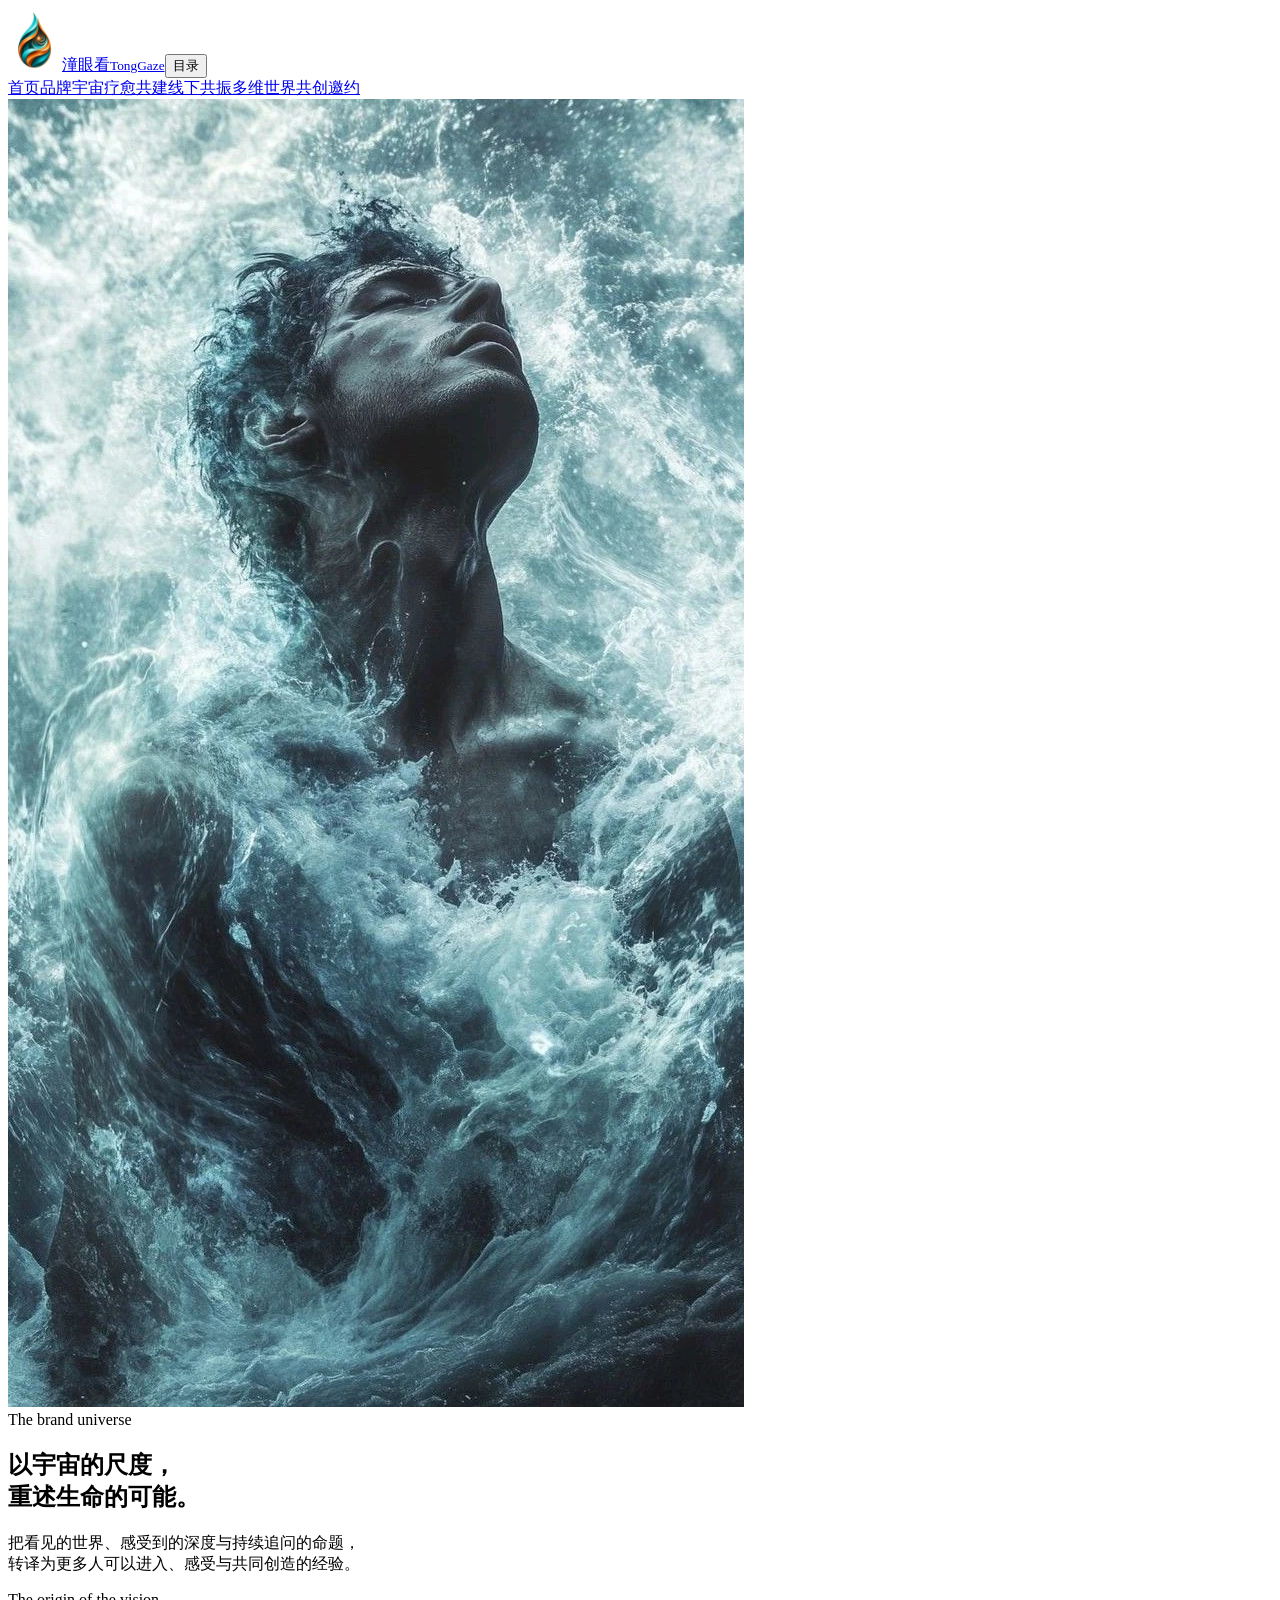
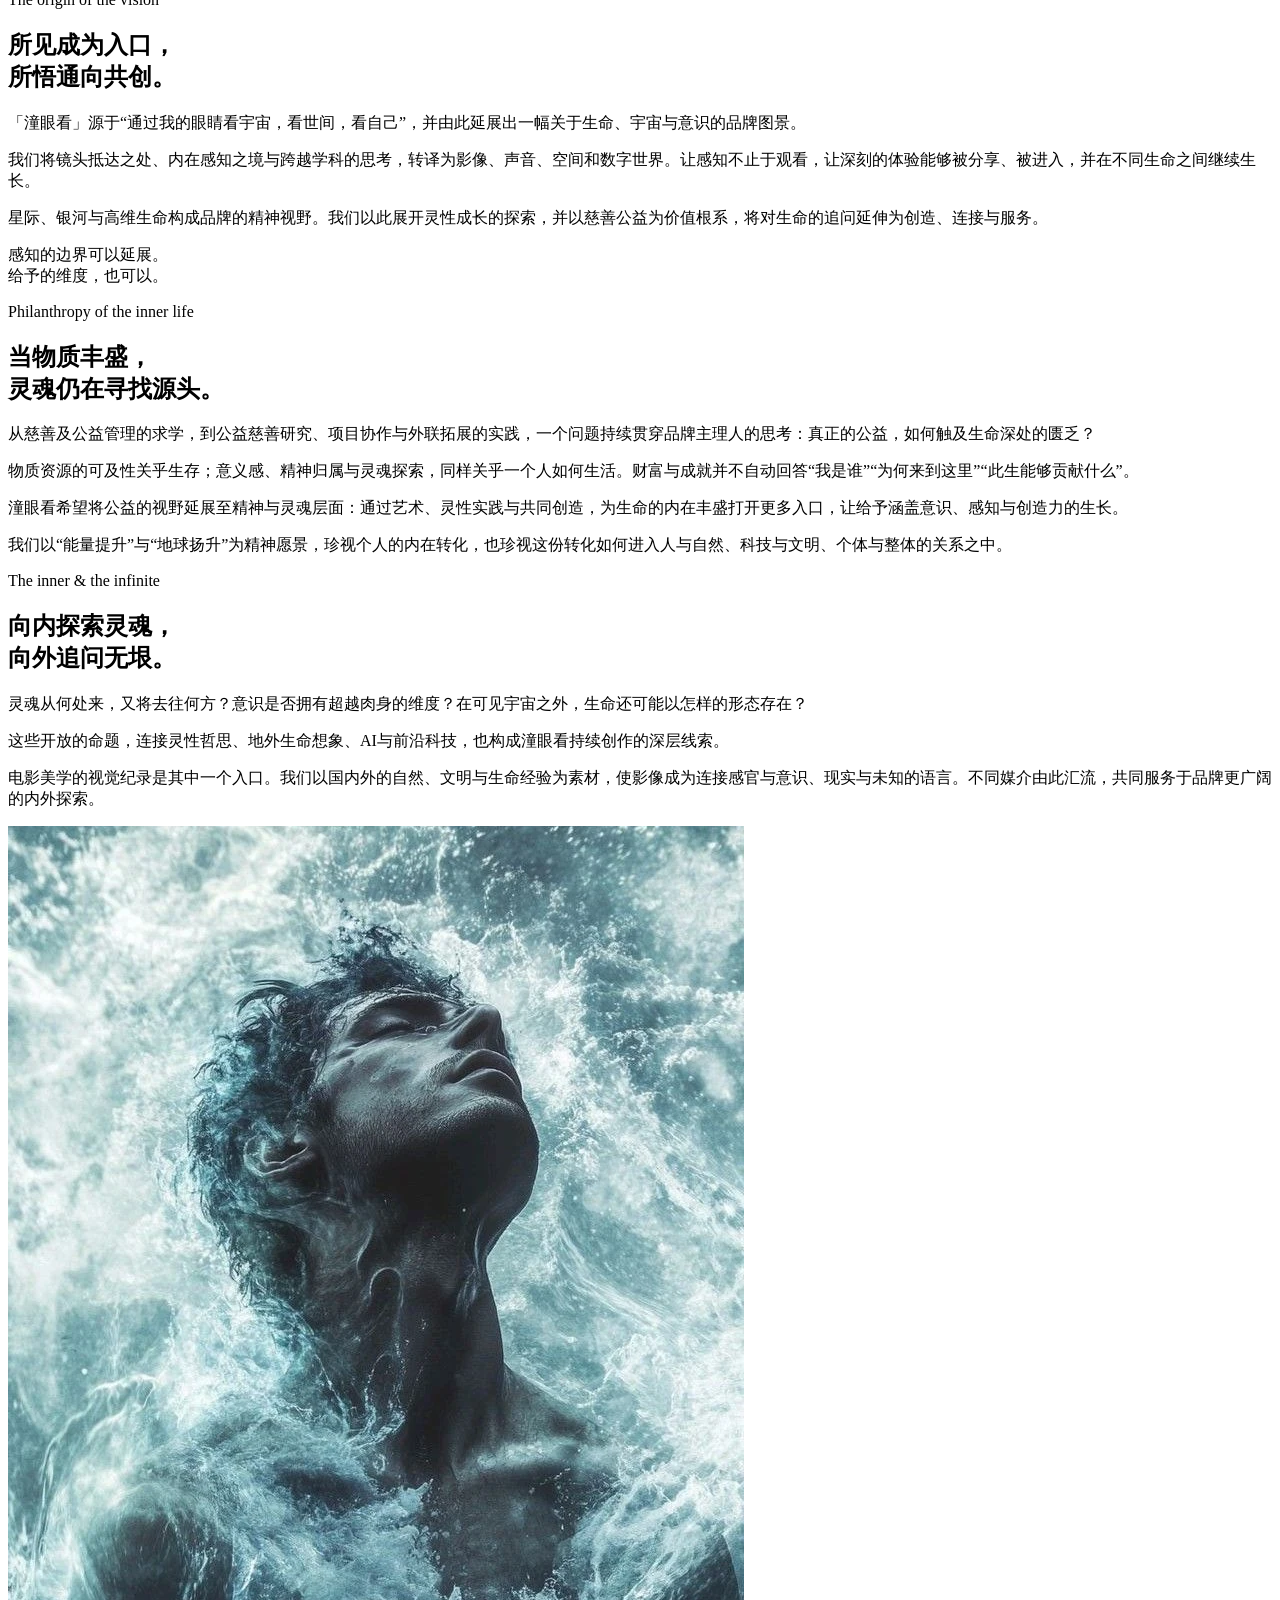
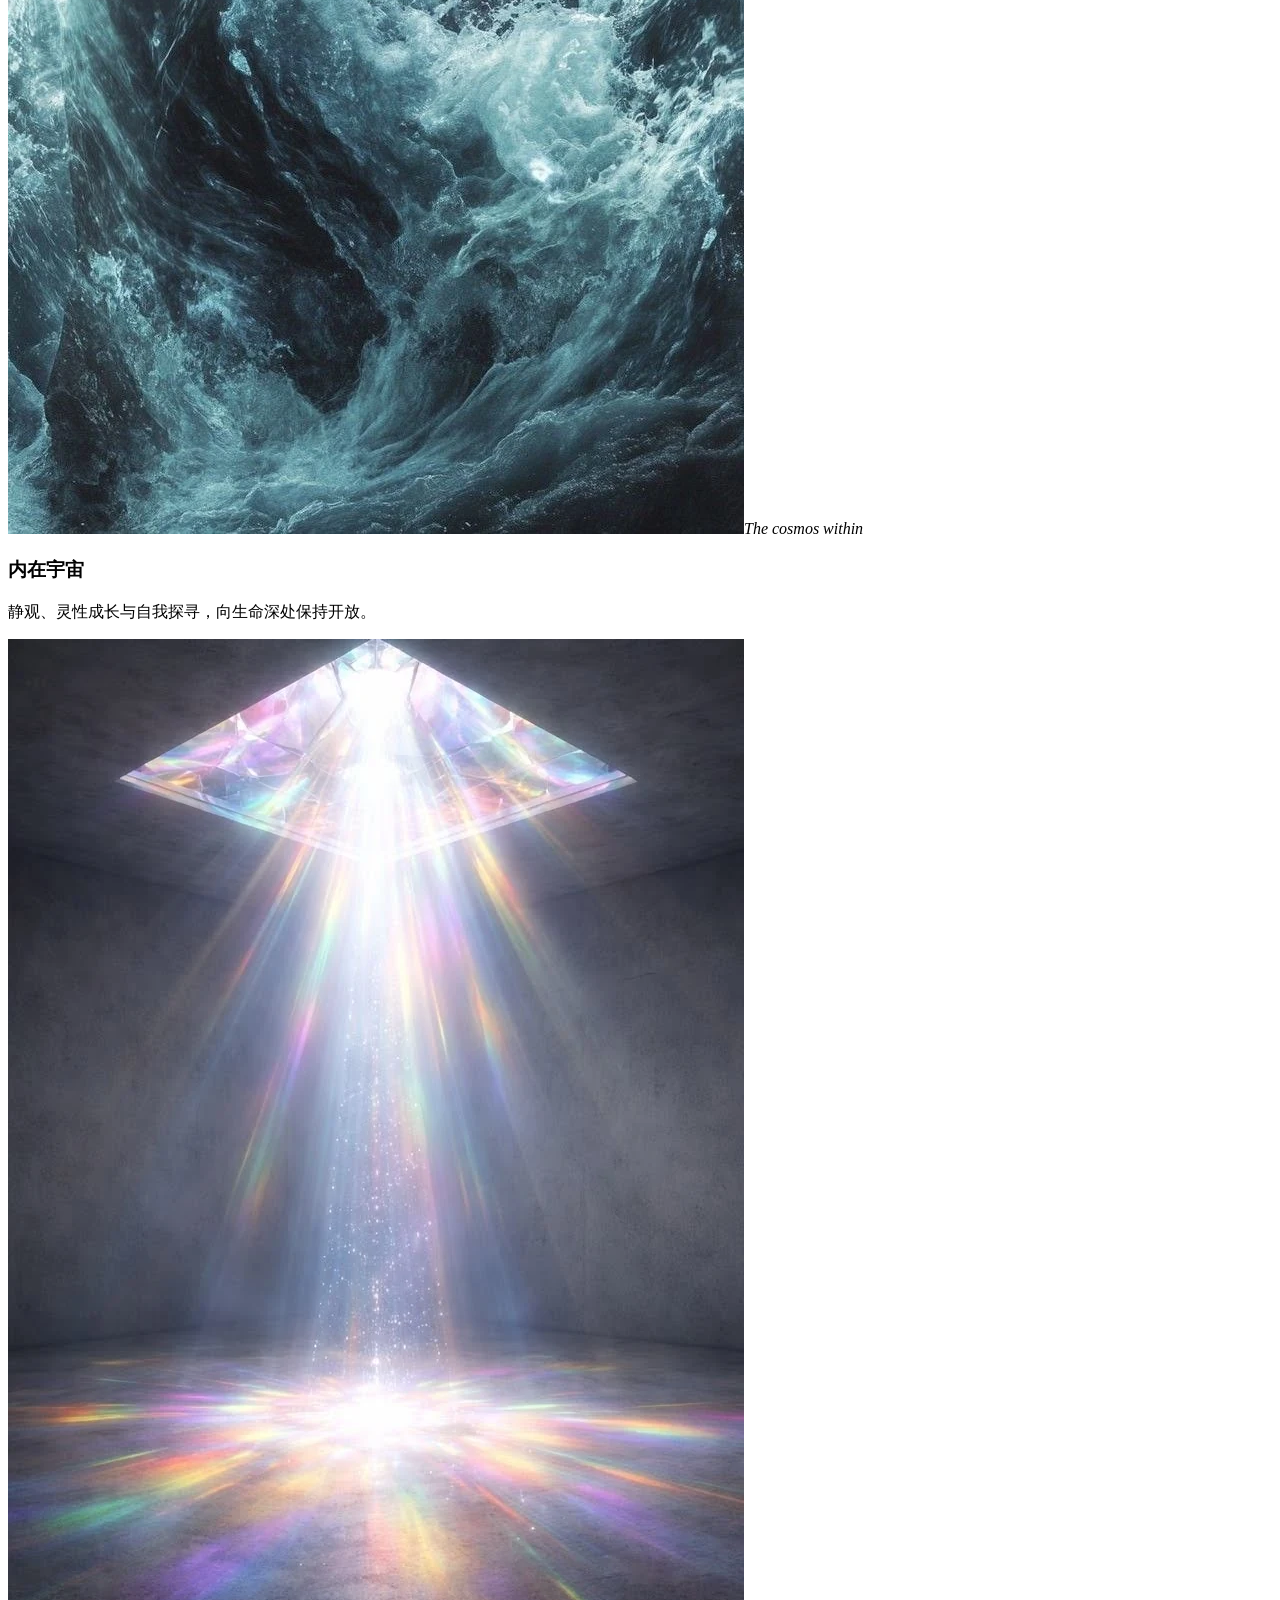
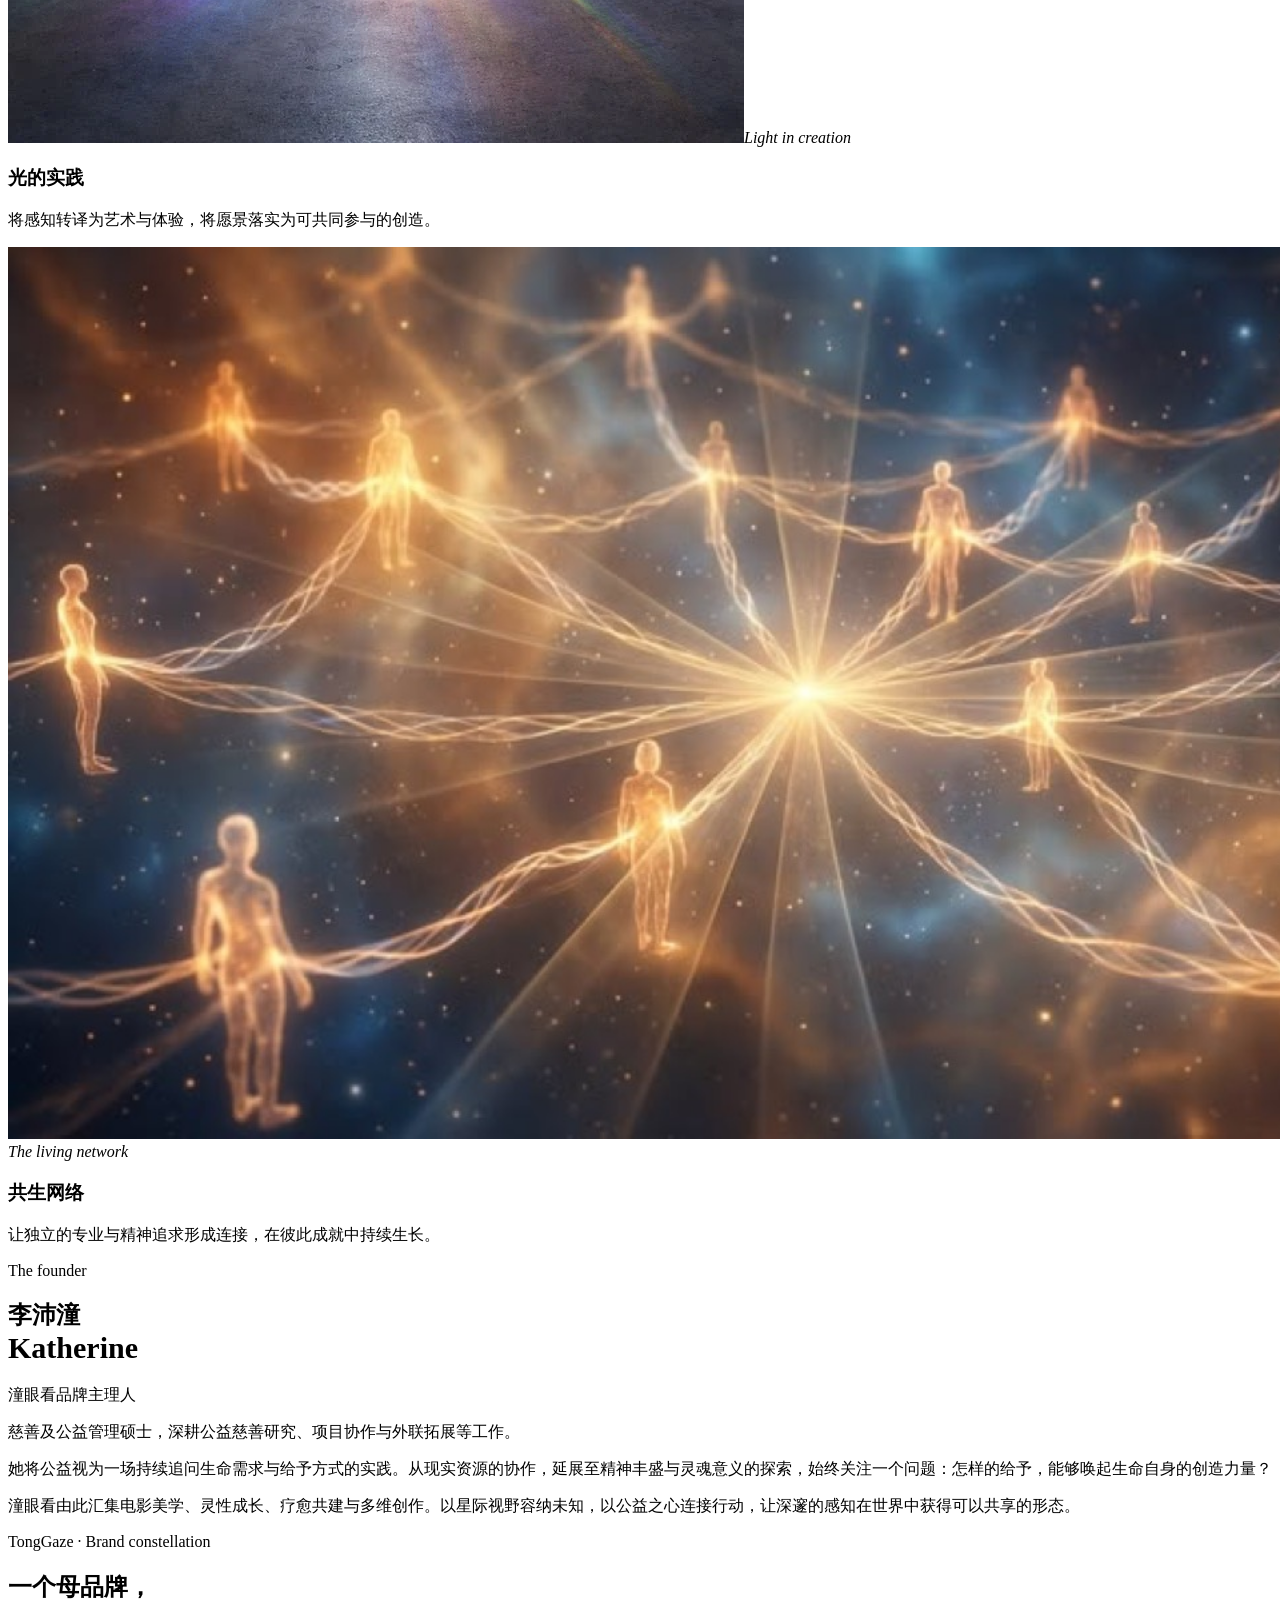
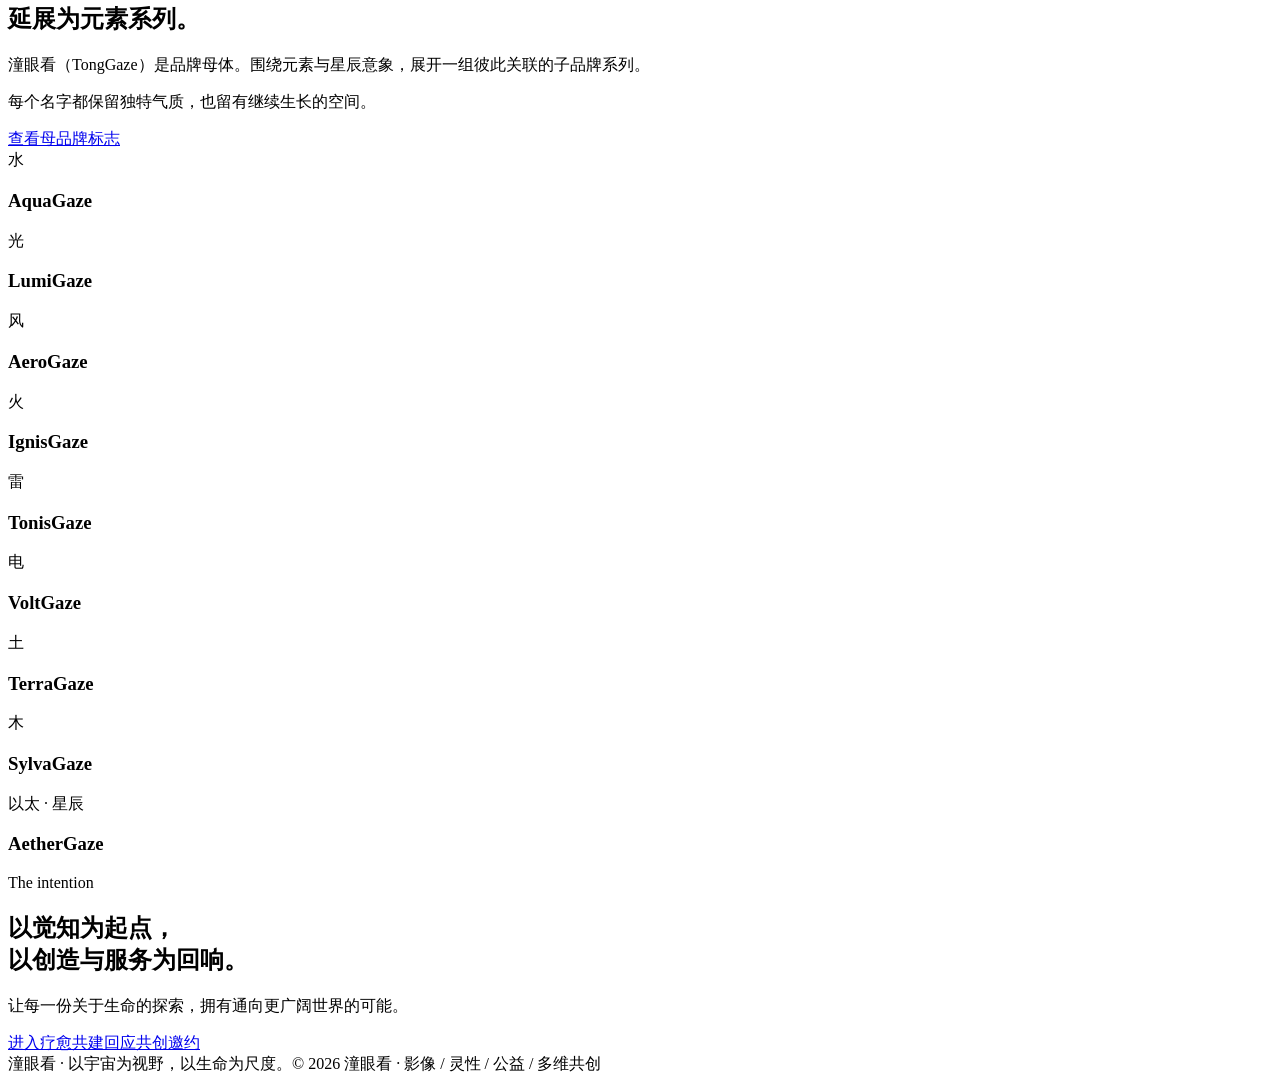
==== commit 96f9a986: "Refresh TongGaze website imagery, contact, and emblem" ====
--- a/about.html
+++ b/about.html
@@ -3,5 +3,5 @@
 <html lang="zh-CN"><head><meta charset="utf-8"/><meta content="width=device-width,initial-scale=1" name="viewport"/><meta content="#071518" name="theme-color"/><meta content="潼眼看，以宇宙为视野，以生命为尺度。连接电影美学、灵性成长、疗愈共建与多维创作。" name="description"/><title>品牌宇宙｜潼眼看</title><link href="style.css?v=20261122-tonggaze" rel="stylesheet"/><meta content="https://mengl6669-dotcom.github.io/tongyankan/assets/deep-light.webp" property="og:image"/><link href="assets/brand/tonggaze-icon-32.png" rel="icon" sizes="32x32" type="image/png"/><link href="assets/brand/tonggaze-icon-180.png" rel="apple-touch-icon" sizes="180x180"/></head><body><header><a aria-label="潼眼看首页" class="logo" href="index.html"><img alt="" class="brand-mark" height="62" src="assets/brand/tonggaze-mark.png" width="54"/><span class="brand-wordmark">潼眼看<small>TongGaze</small></span></a><button aria-controls="nav" aria-expanded="false" class="menu">目录</button><nav aria-label="主导航" id="nav"><a class="" href="index.html">首页</a><a aria-current="page" class="active" href="about.html">品牌宇宙</a><a class="" href="healing.html">疗愈共建</a><a class="" href="experience.html">线下共振</a><a class="" href="world.html">多维世界</a><a class="" href="collaborate.html">共创邀约</a></nav></header><main><section class="pagehero visual-hero"><div class="pagehero-art"><img alt="水流与人像交织的艺术意象" class="" decoding="async" fetchpriority="high" height="1308" loading="eager" sizes="(max-width: 760px) 100vw, 55vw" src="assets/water-consciousness.webp" srcset="assets/water-consciousness-small.webp 560w, assets/water-consciousness.webp 736w" width="736"/></div><div class="eyebrow">The brand universe</div><h1>以宇宙的尺度，<br/>重述生命的可能。</h1><p>把看见的世界、感受到的深度与持续追问的命题，<br/>转译为更多人可以进入、感受与共同创造的经验。</p></section>
 <section class="section"><div class="section-head"><div><div class="eyebrow">The origin of the vision</div><h2>所见成为入口，<br/>所悟通向共创。</h2></div><div class="intro muted"><p>「潼眼看」源于“通过我的眼睛看宇宙，看世间，看自己”，并由此延展出一幅关于生命、宇宙与意识的品牌图景。</p><p>我们将镜头抵达之处、内在感知之境与跨越学科的思考，转译为影像、声音、空间和数字世界。让感知不止于观看，让深刻的体验能够被分享、被进入，并在不同生命之间继续生长。</p><p>星际、银河与高维生命构成品牌的精神视野。我们以此展开灵性成长的探索，并以慈善公益为价值根系，将对生命的追问延伸为创造、连接与服务。</p></div></div><div class="manifesto"><p class="quote">感知的边界可以延展。<br/>给予的维度，也可以。</p></div></section>
 <section class="section"><div class="section-head"><div><div class="eyebrow">Philanthropy of the inner life</div><h2>当物质丰盛，<br/>灵魂仍在寻找源头。</h2></div><div class="muted"><p>从慈善及公益管理的求学，到公益慈善研究、项目协作与外联拓展的实践，一个问题持续贯穿品牌主理人的思考：真正的公益，如何触及生命深处的匮乏？</p><p>物质资源的可及性关乎生存；意义感、精神归属与灵魂探索，同样关乎一个人如何生活。财富与成就并不自动回答“我是谁”“为何来到这里”“此生能够贡献什么”。</p><p>潼眼看希望将公益的视野延展至精神与灵魂层面：通过艺术、灵性实践与共同创造，为生命的内在丰盛打开更多入口，让给予涵盖意识、感知与创造力的生长。</p><p>我们以“能量提升”与“地球扬升”为精神愿景，珍视个人的内在转化，也珍视这份转化如何进入人与自然、科技与文明、个体与整体的关系之中。</p></div></div></section>
-<section class="section" id="vision"><div class="section-head"><div><div class="eyebrow">The inner &amp; the infinite</div><h2>向内探索灵魂，<br/>向外追问无垠。</h2></div><div class="muted"><p>灵魂从何处来，又将去往何方？意识是否拥有超越肉身的维度？在可见宇宙之外，生命还可能以怎样的形态存在？</p><p>这些开放的命题，连接灵性哲思、地外生命想象、AI与前沿科技，也构成潼眼看持续创作的深层线索。</p><p>电影美学的视觉纪录是其中一个入口。我们以国内外的自然、文明与生命经验为素材，使影像成为连接感官与意识、现实与未知的语言。不同媒介由此汇流，共同服务于品牌更广阔的内外探索。</p></div></div><div class="triptych"><div class="card"><div class="art photo-art"><img alt="水中人像的内在探索意象" class="" decoding="async" height="1308" loading="lazy" sizes="(max-width: 760px) 100vw, 55vw" src="assets/water-consciousness.webp" srcset="assets/water-consciousness-small.webp 560w, assets/water-consciousness.webp 736w" width="736"/><em>The cosmos within</em></div><h3>内在宇宙</h3><p>静观、灵性成长与自我探寻，向生命深处保持开放。</p></div><div class="card"><div class="art photo-art"><img alt="穿过晶体的虹彩之光" class="" decoding="async" height="1104" loading="lazy" sizes="(max-width: 760px) 100vw, 55vw" src="assets/prismatic-light.webp" srcset="assets/prismatic-light-small.webp 560w, assets/prismatic-light.webp 736w" width="736"/><em>Light in creation</em></div><h3>光的实践</h3><p>将感知转译为艺术与体验，将愿景落实为可共同参与的创造。</p></div><div class="card"><div class="art photo-art"><img alt="粉晶般的水岸与洞穴" class="" decoding="async" height="1800" loading="lazy" sizes="(max-width: 760px) 100vw, 55vw" src="assets/rose-horizon.webp" srcset="assets/rose-horizon-small.webp 560w, assets/rose-horizon.webp 1200w" width="1200"/><em>The living network</em></div><h3>共生网络</h3><p>让独立的专业与精神追求形成连接，在彼此成就中持续生长。</p></div></div></section>
+<section class="section" id="vision"><div class="section-head"><div><div class="eyebrow">The inner &amp; the infinite</div><h2>向内探索灵魂，<br/>向外追问无垠。</h2></div><div class="muted"><p>灵魂从何处来，又将去往何方？意识是否拥有超越肉身的维度？在可见宇宙之外，生命还可能以怎样的形态存在？</p><p>这些开放的命题，连接灵性哲思、地外生命想象、AI与前沿科技，也构成潼眼看持续创作的深层线索。</p><p>电影美学的视觉纪录是其中一个入口。我们以国内外的自然、文明与生命经验为素材，使影像成为连接感官与意识、现实与未知的语言。不同媒介由此汇流，共同服务于品牌更广阔的内外探索。</p></div></div><div class="triptych"><div class="card"><div class="art photo-art"><img alt="水中人像的内在探索意象" class="" decoding="async" height="1308" loading="lazy" sizes="(max-width: 760px) 100vw, 55vw" src="assets/water-consciousness.webp" srcset="assets/water-consciousness-small.webp 560w, assets/water-consciousness.webp 736w" width="736"/><em>The cosmos within</em></div><h3>内在宇宙</h3><p>静观、灵性成长与自我探寻，向生命深处保持开放。</p></div><div class="card"><div class="art photo-art"><img alt="穿过晶体的虹彩之光" class="" decoding="async" height="1104" loading="lazy" sizes="(max-width: 760px) 100vw, 55vw" src="assets/prismatic-light.webp" srcset="assets/prismatic-light-small.webp 560w, assets/prismatic-light.webp 736w" width="736"/><em>Light in creation</em></div><h3>光的实践</h3><p>将感知转译为艺术与体验，将愿景落实为可共同参与的创造。</p></div><div class="card"><div class="art photo-art"><img alt="光与生命彼此连接的共生网络意象" class="" decoding="async" height="892" loading="lazy" sizes="(max-width: 760px) 100vw, 55vw" src="assets/creator-network.jpg" width="1600"/><em>The living network</em></div><h3>共生网络</h3><p>让独立的专业与精神追求形成连接，在彼此成就中持续生长。</p></div></div></section>
 <section class="section"><div class="section-head"><div><div class="eyebrow">The founder</div><h2>李沛潼<br/><span style="font-family:Georgia,serif;font-size:30px;color:var(--gold)">Katherine</span></h2><div class="starword">潼眼看品牌主理人</div></div><div class="muted"><p class="intro">慈善及公益管理硕士，深耕公益慈善研究、项目协作与外联拓展等工作。</p><p>她将公益视为一场持续追问生命需求与给予方式的实践。从现实资源的协作，延展至精神丰盛与灵魂意义的探索，始终关注一个问题：怎样的给予，能够唤起生命自身的创造力量？</p><p>潼眼看由此汇集电影美学、灵性成长、疗愈共建与多维创作。以星际视野容纳未知，以公益之心连接行动，让深邃的感知在世界中获得可以共享的形态。</p></div></div></section><section class="section brand-constellation" id="constellation"><div class="section-head"><div><div class="eyebrow">TongGaze · Brand constellation</div><h2>一个母品牌，<br/>延展为元素系列。</h2></div><div class="muted"><p>潼眼看（TongGaze）是品牌母体。围绕元素与星辰意象，展开一组彼此关联的子品牌系列。</p><p>每个名字都保留独特气质，也留有继续生长的空间。</p><a class="textlink" href="brand.html">查看母品牌标志</a></div></div><div class="brand-series-grid"><article class="brand-series-card"><span>水</span><h3>AquaGaze</h3></article><article class="brand-series-card"><span>光</span><h3>LumiGaze</h3></article><article class="brand-series-card"><span>风</span><h3>AeroGaze</h3></article><article class="brand-series-card"><span>火</span><h3>IgnisGaze</h3></article><article class="brand-series-card"><span>雷</span><h3>TonisGaze</h3></article><article class="brand-series-card"><span>电</span><h3>VoltGaze</h3></article><article class="brand-series-card"><span>土</span><h3>TerraGaze</h3></article><article class="brand-series-card"><span>木</span><h3>SylvaGaze</h3></article><article class="brand-series-card"><span>以太 · 星辰</span><h3>AetherGaze</h3></article></div></section><section class="closing brand-closing"><div class="eyebrow">The intention</div><h2>以觉知为起点，<br/>以创造与服务为回响。</h2><p>让每一份关于生命的探索，拥有通向更广阔世界的可能。</p><a class="button" href="healing.html">进入疗愈共建</a><a class="button" href="collaborate.html">回应共创邀约</a></section></main><footer><span>潼眼看 · 以宇宙为视野，以生命为尺度。</span><span>© 2026 潼眼看 · 影像 / 灵性 / 公益 / 多维共创</span></footer><script src="app.js"></script></body></html>
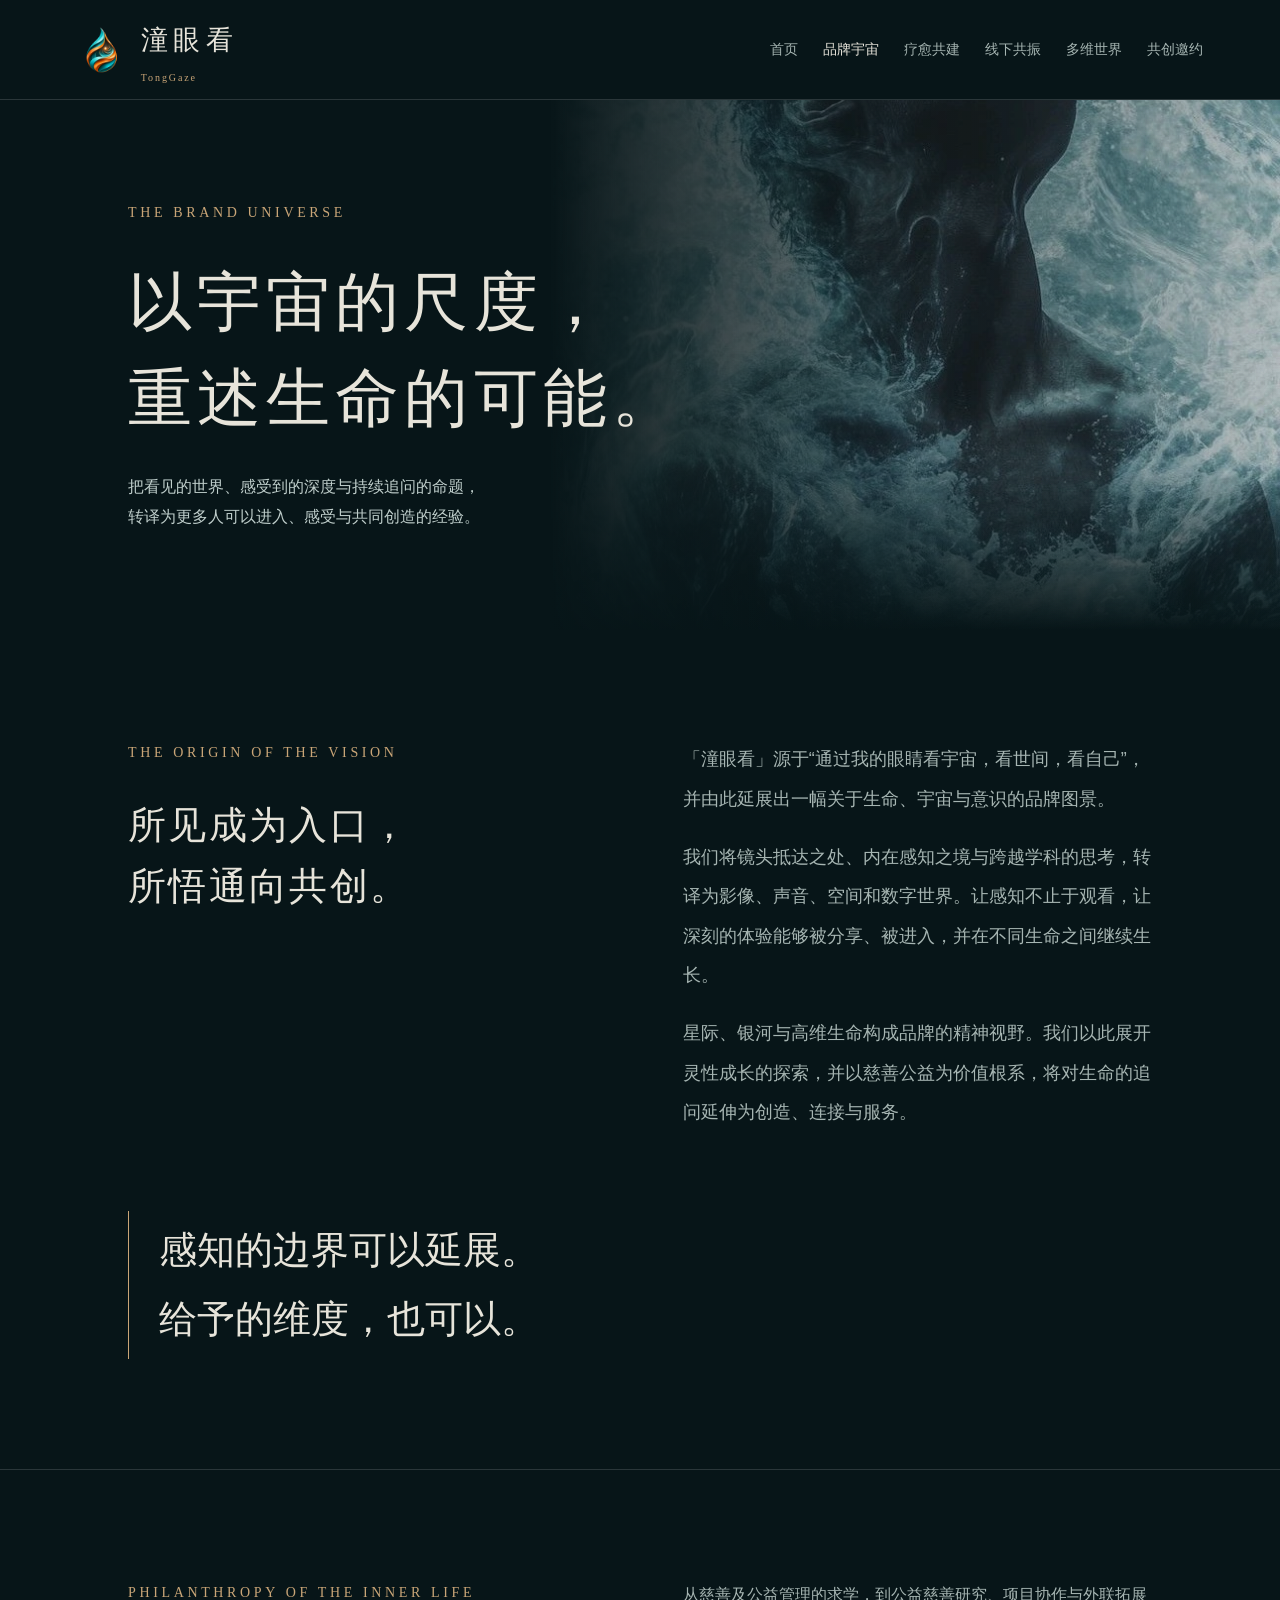
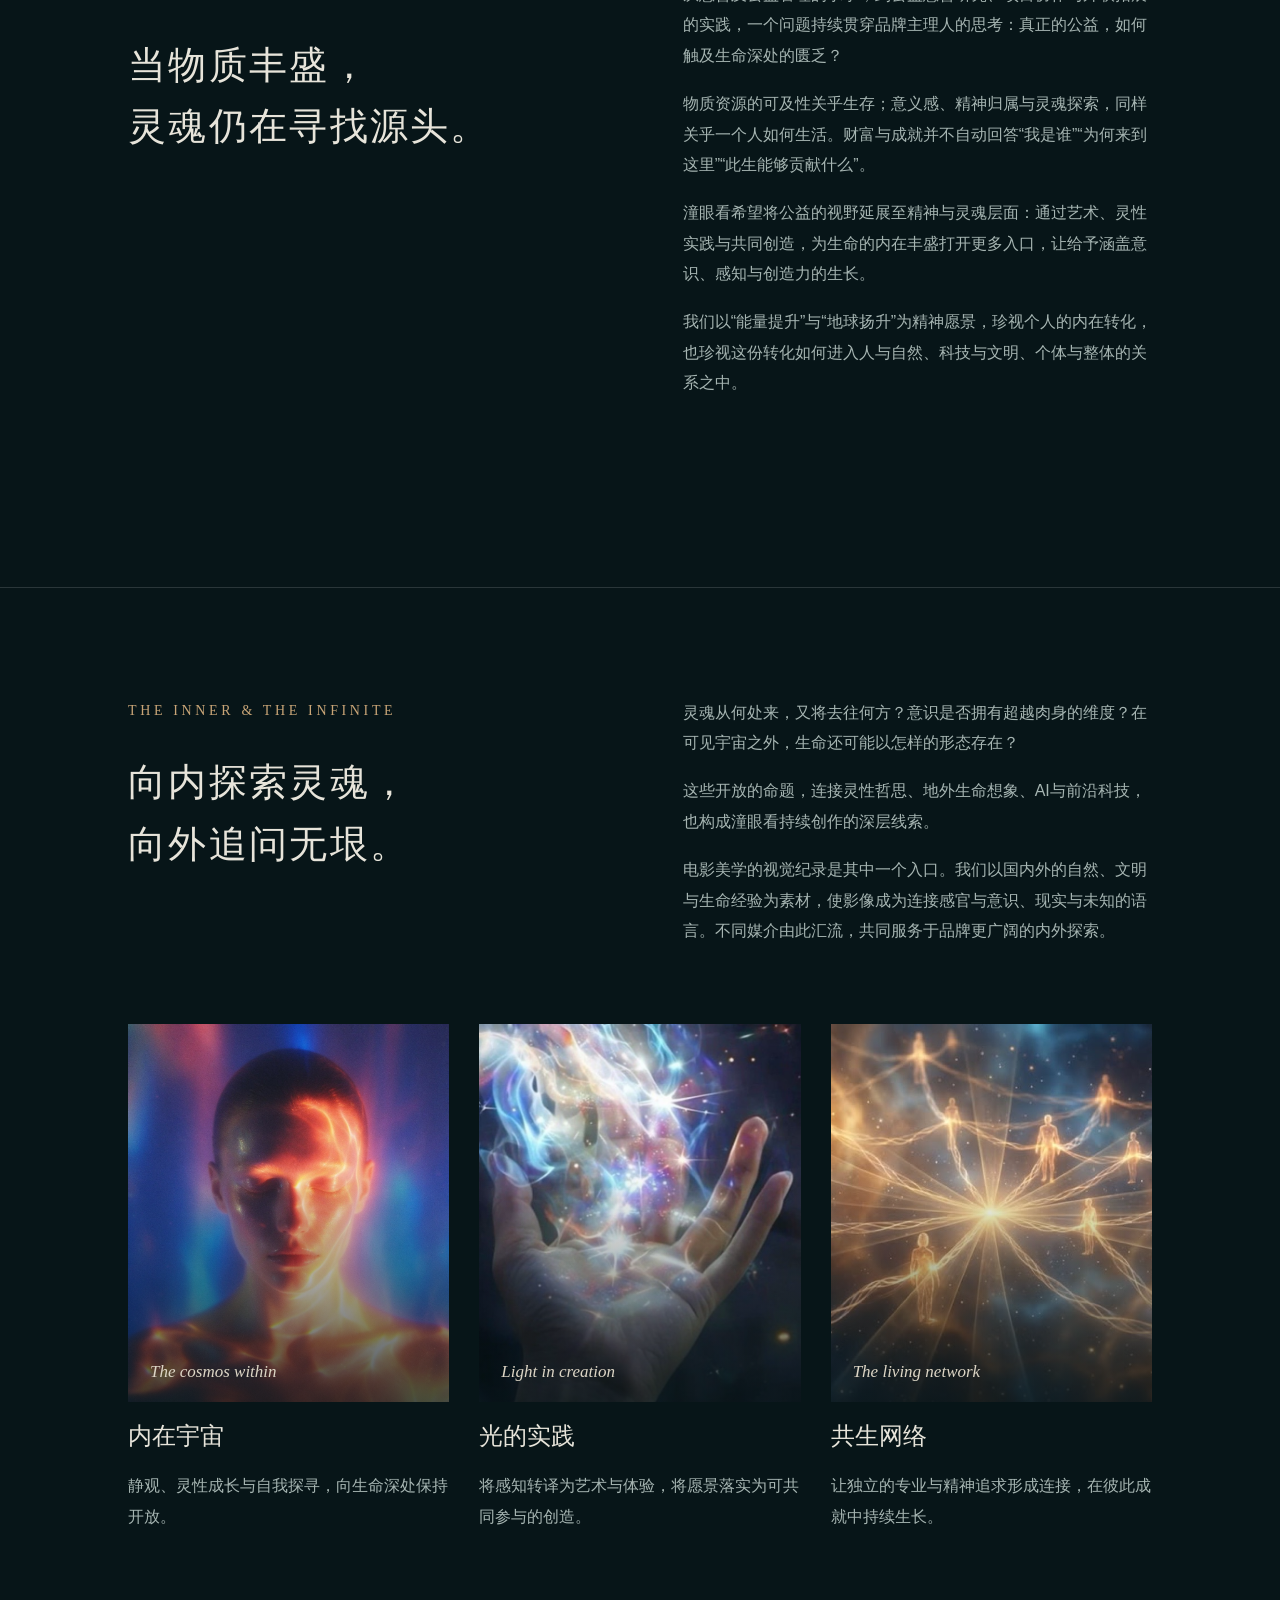
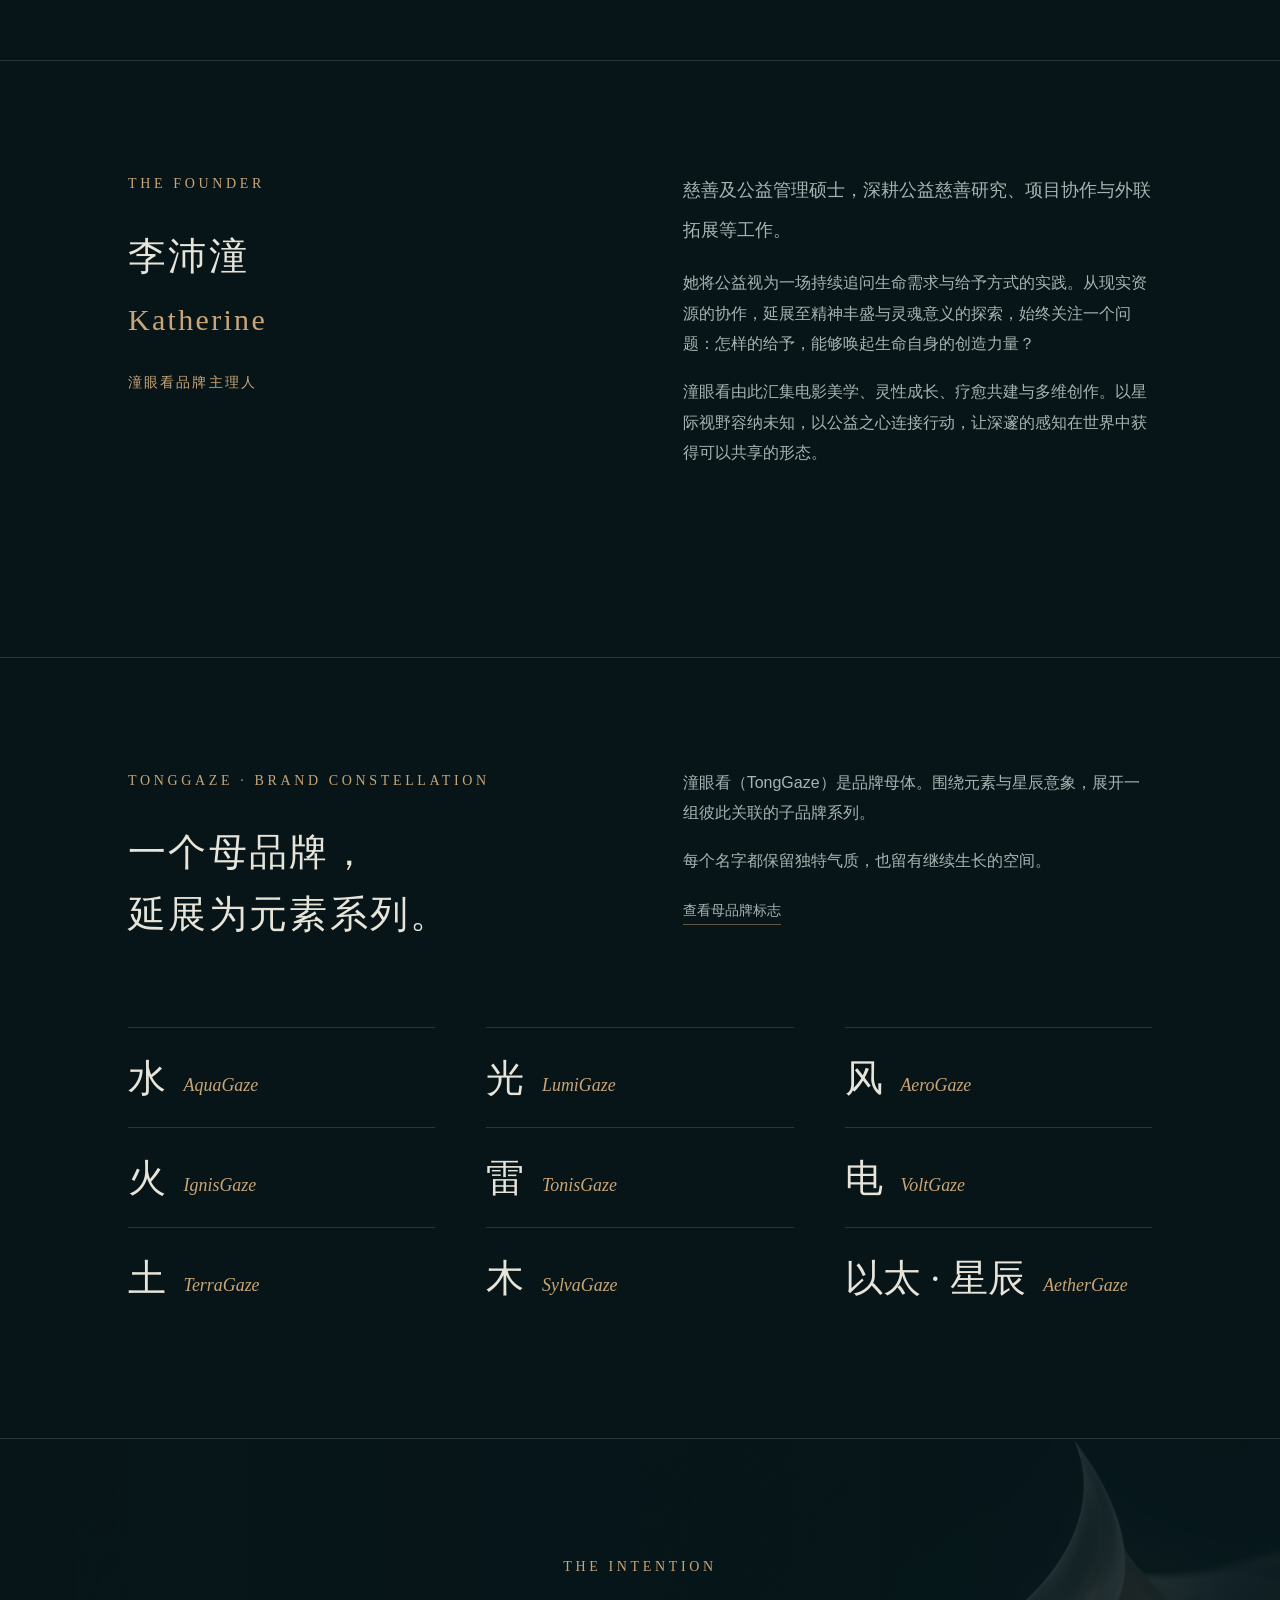
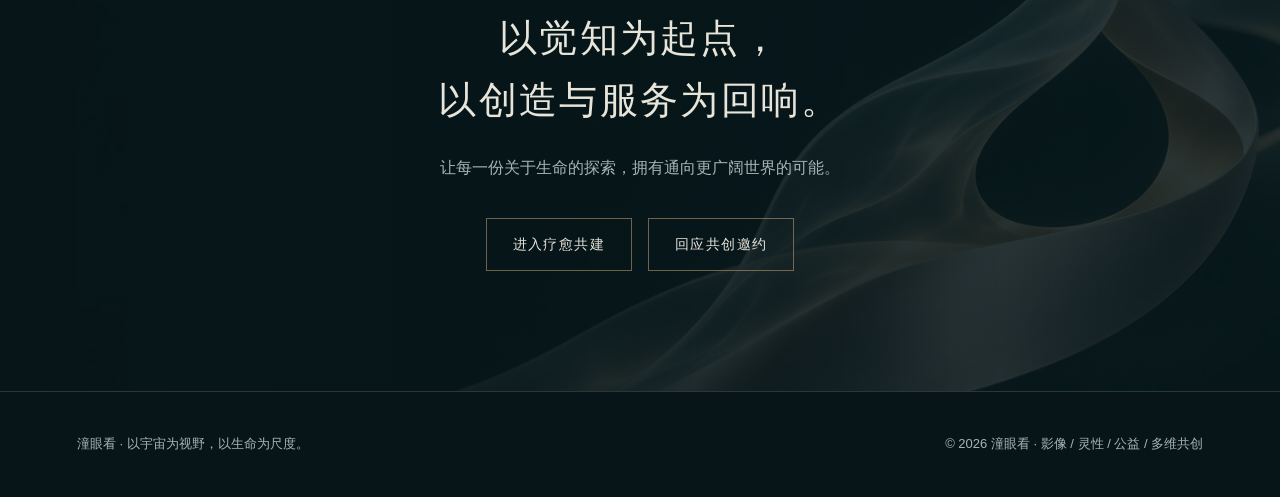
==== commit a469285c: "Refine the element series typography and frame the new vision portraits" ====
--- a/about.html
+++ b/about.html
@@ -1,7 +1,7 @@
 <!DOCTYPE html>
 
-<html lang="zh-CN"><head><meta charset="utf-8"/><meta content="width=device-width,initial-scale=1" name="viewport"/><meta content="#071518" name="theme-color"/><meta content="潼眼看，以宇宙为视野，以生命为尺度。连接电影美学、灵性成长、疗愈共建与多维创作。" name="description"/><title>品牌宇宙｜潼眼看</title><link href="style.css?v=20261122-tonggaze" rel="stylesheet"/><meta content="https://mengl6669-dotcom.github.io/tongyankan/assets/deep-light.webp" property="og:image"/><link href="assets/brand/tonggaze-icon-32.png" rel="icon" sizes="32x32" type="image/png"/><link href="assets/brand/tonggaze-icon-180.png" rel="apple-touch-icon" sizes="180x180"/></head><body><header><a aria-label="潼眼看首页" class="logo" href="index.html"><img alt="" class="brand-mark" height="62" src="assets/brand/tonggaze-mark.png" width="54"/><span class="brand-wordmark">潼眼看<small>TongGaze</small></span></a><button aria-controls="nav" aria-expanded="false" class="menu">目录</button><nav aria-label="主导航" id="nav"><a class="" href="index.html">首页</a><a aria-current="page" class="active" href="about.html">品牌宇宙</a><a class="" href="healing.html">疗愈共建</a><a class="" href="experience.html">线下共振</a><a class="" href="world.html">多维世界</a><a class="" href="collaborate.html">共创邀约</a></nav></header><main><section class="pagehero visual-hero"><div class="pagehero-art"><img alt="水流与人像交织的艺术意象" class="" decoding="async" fetchpriority="high" height="1308" loading="eager" sizes="(max-width: 760px) 100vw, 55vw" src="assets/water-consciousness.webp" srcset="assets/water-consciousness-small.webp 560w, assets/water-consciousness.webp 736w" width="736"/></div><div class="eyebrow">The brand universe</div><h1>以宇宙的尺度，<br/>重述生命的可能。</h1><p>把看见的世界、感受到的深度与持续追问的命题，<br/>转译为更多人可以进入、感受与共同创造的经验。</p></section>
+<html lang="zh-CN"><head><meta charset="utf-8"/><meta content="width=device-width,initial-scale=1" name="viewport"/><meta content="#071518" name="theme-color"/><meta content="潼眼看，以宇宙为视野，以生命为尺度。连接电影美学、灵性成长、疗愈共建与多维创作。" name="description"/><title>品牌宇宙｜潼眼看</title><link href="style.css?v=20261124-elements" rel="stylesheet"/><meta content="https://mengl6669-dotcom.github.io/tongyankan/assets/deep-light.webp" property="og:image"/><link href="assets/brand/tonggaze-icon-32.png" rel="icon" sizes="32x32" type="image/png"/><link href="assets/brand/tonggaze-icon-180.png" rel="apple-touch-icon" sizes="180x180"/></head><body><header><a aria-label="潼眼看首页" class="logo" href="index.html"><img alt="" class="brand-mark" height="62" src="assets/brand/tonggaze-mark.png" width="54"/><span class="brand-wordmark">潼眼看<small>TongGaze</small></span></a><button aria-controls="nav" aria-expanded="false" class="menu">目录</button><nav aria-label="主导航" id="nav"><a class="" href="index.html">首页</a><a aria-current="page" class="active" href="about.html">品牌宇宙</a><a class="" href="healing.html">疗愈共建</a><a class="" href="experience.html">线下共振</a><a class="" href="world.html">多维世界</a><a class="" href="collaborate.html">共创邀约</a></nav></header><main><section class="pagehero visual-hero"><div class="pagehero-art"><img alt="水流与人像交织的艺术意象" class="" decoding="async" fetchpriority="high" height="1308" loading="eager" sizes="(max-width: 760px) 100vw, 55vw" src="assets/water-consciousness.webp" srcset="assets/water-consciousness-small.webp 560w, assets/water-consciousness.webp 736w" width="736"/></div><div class="eyebrow">The brand universe</div><h1>以宇宙的尺度，<br/>重述生命的可能。</h1><p>把看见的世界、感受到的深度与持续追问的命题，<br/>转译为更多人可以进入、感受与共同创造的经验。</p></section>
 <section class="section"><div class="section-head"><div><div class="eyebrow">The origin of the vision</div><h2>所见成为入口，<br/>所悟通向共创。</h2></div><div class="intro muted"><p>「潼眼看」源于“通过我的眼睛看宇宙，看世间，看自己”，并由此延展出一幅关于生命、宇宙与意识的品牌图景。</p><p>我们将镜头抵达之处、内在感知之境与跨越学科的思考，转译为影像、声音、空间和数字世界。让感知不止于观看，让深刻的体验能够被分享、被进入，并在不同生命之间继续生长。</p><p>星际、银河与高维生命构成品牌的精神视野。我们以此展开灵性成长的探索，并以慈善公益为价值根系，将对生命的追问延伸为创造、连接与服务。</p></div></div><div class="manifesto"><p class="quote">感知的边界可以延展。<br/>给予的维度，也可以。</p></div></section>
 <section class="section"><div class="section-head"><div><div class="eyebrow">Philanthropy of the inner life</div><h2>当物质丰盛，<br/>灵魂仍在寻找源头。</h2></div><div class="muted"><p>从慈善及公益管理的求学，到公益慈善研究、项目协作与外联拓展的实践，一个问题持续贯穿品牌主理人的思考：真正的公益，如何触及生命深处的匮乏？</p><p>物质资源的可及性关乎生存；意义感、精神归属与灵魂探索，同样关乎一个人如何生活。财富与成就并不自动回答“我是谁”“为何来到这里”“此生能够贡献什么”。</p><p>潼眼看希望将公益的视野延展至精神与灵魂层面：通过艺术、灵性实践与共同创造，为生命的内在丰盛打开更多入口，让给予涵盖意识、感知与创造力的生长。</p><p>我们以“能量提升”与“地球扬升”为精神愿景，珍视个人的内在转化，也珍视这份转化如何进入人与自然、科技与文明、个体与整体的关系之中。</p></div></div></section>
-<section class="section" id="vision"><div class="section-head"><div><div class="eyebrow">The inner &amp; the infinite</div><h2>向内探索灵魂，<br/>向外追问无垠。</h2></div><div class="muted"><p>灵魂从何处来，又将去往何方？意识是否拥有超越肉身的维度？在可见宇宙之外，生命还可能以怎样的形态存在？</p><p>这些开放的命题，连接灵性哲思、地外生命想象、AI与前沿科技，也构成潼眼看持续创作的深层线索。</p><p>电影美学的视觉纪录是其中一个入口。我们以国内外的自然、文明与生命经验为素材，使影像成为连接感官与意识、现实与未知的语言。不同媒介由此汇流，共同服务于品牌更广阔的内外探索。</p></div></div><div class="triptych"><div class="card"><div class="art photo-art"><img alt="水中人像的内在探索意象" class="" decoding="async" height="1308" loading="lazy" sizes="(max-width: 760px) 100vw, 55vw" src="assets/water-consciousness.webp" srcset="assets/water-consciousness-small.webp 560w, assets/water-consciousness.webp 736w" width="736"/><em>The cosmos within</em></div><h3>内在宇宙</h3><p>静观、灵性成长与自我探寻，向生命深处保持开放。</p></div><div class="card"><div class="art photo-art"><img alt="穿过晶体的虹彩之光" class="" decoding="async" height="1104" loading="lazy" sizes="(max-width: 760px) 100vw, 55vw" src="assets/prismatic-light.webp" srcset="assets/prismatic-light-small.webp 560w, assets/prismatic-light.webp 736w" width="736"/><em>Light in creation</em></div><h3>光的实践</h3><p>将感知转译为艺术与体验，将愿景落实为可共同参与的创造。</p></div><div class="card"><div class="art photo-art"><img alt="光与生命彼此连接的共生网络意象" class="" decoding="async" height="892" loading="lazy" sizes="(max-width: 760px) 100vw, 55vw" src="assets/creator-network.jpg" width="1600"/><em>The living network</em></div><h3>共生网络</h3><p>让独立的专业与精神追求形成连接，在彼此成就中持续生长。</p></div></div></section>
-<section class="section"><div class="section-head"><div><div class="eyebrow">The founder</div><h2>李沛潼<br/><span style="font-family:Georgia,serif;font-size:30px;color:var(--gold)">Katherine</span></h2><div class="starword">潼眼看品牌主理人</div></div><div class="muted"><p class="intro">慈善及公益管理硕士，深耕公益慈善研究、项目协作与外联拓展等工作。</p><p>她将公益视为一场持续追问生命需求与给予方式的实践。从现实资源的协作，延展至精神丰盛与灵魂意义的探索，始终关注一个问题：怎样的给予，能够唤起生命自身的创造力量？</p><p>潼眼看由此汇集电影美学、灵性成长、疗愈共建与多维创作。以星际视野容纳未知，以公益之心连接行动，让深邃的感知在世界中获得可以共享的形态。</p></div></div></section><section class="section brand-constellation" id="constellation"><div class="section-head"><div><div class="eyebrow">TongGaze · Brand constellation</div><h2>一个母品牌，<br/>延展为元素系列。</h2></div><div class="muted"><p>潼眼看（TongGaze）是品牌母体。围绕元素与星辰意象，展开一组彼此关联的子品牌系列。</p><p>每个名字都保留独特气质，也留有继续生长的空间。</p><a class="textlink" href="brand.html">查看母品牌标志</a></div></div><div class="brand-series-grid"><article class="brand-series-card"><span>水</span><h3>AquaGaze</h3></article><article class="brand-series-card"><span>光</span><h3>LumiGaze</h3></article><article class="brand-series-card"><span>风</span><h3>AeroGaze</h3></article><article class="brand-series-card"><span>火</span><h3>IgnisGaze</h3></article><article class="brand-series-card"><span>雷</span><h3>TonisGaze</h3></article><article class="brand-series-card"><span>电</span><h3>VoltGaze</h3></article><article class="brand-series-card"><span>土</span><h3>TerraGaze</h3></article><article class="brand-series-card"><span>木</span><h3>SylvaGaze</h3></article><article class="brand-series-card"><span>以太 · 星辰</span><h3>AetherGaze</h3></article></div></section><section class="closing brand-closing"><div class="eyebrow">The intention</div><h2>以觉知为起点，<br/>以创造与服务为回响。</h2><p>让每一份关于生命的探索，拥有通向更广阔世界的可能。</p><a class="button" href="healing.html">进入疗愈共建</a><a class="button" href="collaborate.html">回应共创邀约</a></section></main><footer><span>潼眼看 · 以宇宙为视野，以生命为尺度。</span><span>© 2026 潼眼看 · 影像 / 灵性 / 公益 / 多维共创</span></footer><script src="app.js"></script></body></html>+<section class="section" id="vision"><div class="section-head"><div><div class="eyebrow">The inner &amp; the infinite</div><h2>向内探索灵魂，<br/>向外追问无垠。</h2></div><div class="muted"><p>灵魂从何处来，又将去往何方？意识是否拥有超越肉身的维度？在可见宇宙之外，生命还可能以怎样的形态存在？</p><p>这些开放的命题，连接灵性哲思、地外生命想象、AI与前沿科技，也构成潼眼看持续创作的深层线索。</p><p>电影美学的视觉纪录是其中一个入口。我们以国内外的自然、文明与生命经验为素材，使影像成为连接感官与意识、现实与未知的语言。不同媒介由此汇流，共同服务于品牌更广阔的内外探索。</p></div></div><div class="triptych"><div class="card"><div class="art photo-art"><img alt="蓝紫色光影中闭目的人像，金光勾勒出面部与锁骨" decoding="async" loading="lazy" src="assets/inner-cosmos-portrait.jpg" width="900" height="1350"/><em>The cosmos within</em></div><h3>内在宇宙</h3><p>静观、灵性成长与自我探寻，向生命深处保持开放。</p></div><div class="card"><div class="art photo-art"><img alt="张开的手掌托起一束星光" decoding="async" loading="lazy" src="assets/light-in-palm.jpg" width="692" height="1200"/><em>Light in creation</em></div><h3>光的实践</h3><p>将感知转译为艺术与体验，将愿景落实为可共同参与的创造。</p></div><div class="card"><div class="art photo-art"><img alt="光与生命彼此连接的共生网络意象" class="" decoding="async" height="892" loading="lazy" sizes="(max-width: 760px) 100vw, 55vw" src="assets/creator-network.jpg" width="1600"/><em>The living network</em></div><h3>共生网络</h3><p>让独立的专业与精神追求形成连接，在彼此成就中持续生长。</p></div></div></section>
+<section class="section"><div class="section-head"><div><div class="eyebrow">The founder</div><h2>李沛潼<br/><span style="font-family:Georgia,serif;font-size:30px;color:var(--gold)">Katherine</span></h2><div class="starword">潼眼看品牌主理人</div></div><div class="muted"><p class="intro">慈善及公益管理硕士，深耕公益慈善研究、项目协作与外联拓展等工作。</p><p>她将公益视为一场持续追问生命需求与给予方式的实践。从现实资源的协作，延展至精神丰盛与灵魂意义的探索，始终关注一个问题：怎样的给予，能够唤起生命自身的创造力量？</p><p>潼眼看由此汇集电影美学、灵性成长、疗愈共建与多维创作。以星际视野容纳未知，以公益之心连接行动，让深邃的感知在世界中获得可以共享的形态。</p></div></div></section><section class="section brand-constellation" id="constellation"><div class="section-head"><div><div class="eyebrow">TongGaze · Brand constellation</div><h2>一个母品牌，<br/>延展为元素系列。</h2></div><div class="muted"><p>潼眼看（TongGaze）是品牌母体。围绕元素与星辰意象，展开一组彼此关联的子品牌系列。</p><p>每个名字都保留独特气质，也留有继续生长的空间。</p><a class="textlink" href="brand.html">查看母品牌标志</a></div></div><div class="brand-series-grid"><article class="brand-series-card"><h3>水</h3><span lang="en">AquaGaze</span></article><article class="brand-series-card"><h3>光</h3><span lang="en">LumiGaze</span></article><article class="brand-series-card"><h3>风</h3><span lang="en">AeroGaze</span></article><article class="brand-series-card"><h3>火</h3><span lang="en">IgnisGaze</span></article><article class="brand-series-card"><h3>雷</h3><span lang="en">TonisGaze</span></article><article class="brand-series-card"><h3>电</h3><span lang="en">VoltGaze</span></article><article class="brand-series-card"><h3>土</h3><span lang="en">TerraGaze</span></article><article class="brand-series-card"><h3>木</h3><span lang="en">SylvaGaze</span></article><article class="brand-series-card"><h3>以太 · 星辰</h3><span lang="en">AetherGaze</span></article></div></section><section class="closing brand-closing"><div class="eyebrow">The intention</div><h2>以觉知为起点，<br/>以创造与服务为回响。</h2><p>让每一份关于生命的探索，拥有通向更广阔世界的可能。</p><a class="button" href="healing.html">进入疗愈共建</a><a class="button" href="collaborate.html">回应共创邀约</a></section></main><footer><span>潼眼看 · 以宇宙为视野，以生命为尺度。</span><span>© 2026 潼眼看 · 影像 / 灵性 / 公益 / 多维共创</span></footer><script src="app.js"></script></body></html>
--- a/style.css
+++ b/style.css
@@ -0,0 +1,62 @@
+
+
+:root{--bg:#071518;--paper:#e7e4da;--muted:#a6b5b2;--gold:#c9a577;--line:#ffffff24}*{box-sizing:border-box}html{scroll-behavior:smooth}body{margin:0;background:var(--bg);color:var(--paper);font-family:'PingFang SC','Microsoft YaHei',sans-serif;font-size:16px;line-height:1.9}a{color:inherit;text-decoration:none}button{font:inherit}a:focus-visible,button:focus-visible,summary:focus-visible{outline:2px solid var(--gold);outline-offset:6px}header{height:100px;padding:0 6vw;display:flex;align-items:center;justify-content:space-between;border-bottom:1px solid var(--line);position:relative;z-index:5}.logo{font-family:'Songti SC','Noto Serif CJK SC',serif;font-size:27px;letter-spacing:.2em}.logo small{font:11px Georgia;letter-spacing:.26em;display:block;color:var(--gold);line-height:1.3}nav{display:flex;gap:36px}nav a{font-size:14px;color:var(--muted);transition:.3s}nav a:hover,nav a.active{color:var(--paper)}.menu{display:none;background:none;border:1px solid var(--line);color:var(--paper);padding:6px 14px}.hero{min-height:710px;height:calc(100svh - 100px);max-height:1000px;position:relative;overflow:hidden;display:flex;align-items:center}.hero canvas{position:absolute;inset:0;width:100%;height:100%;opacity:.85}.hero:after{content:'';position:absolute;inset:0;background:linear-gradient(90deg,#071518ee 0%,#071518aa 30%,transparent 65%);pointer-events:none}.hero-text{position:relative;z-index:1;margin-left:10vw;max-width:680px}.eyebrow{font-family:Georgia,serif;letter-spacing:.26em;text-transform:uppercase;color:var(--gold);font-size:13px;margin-bottom:28px}.hero h1{font:clamp(42px,5vw,76px)/1.45 'Songti SC','Noto Serif CJK SC',serif;letter-spacing:.08em;margin:0 0 26px;font-weight:400}.hero p{color:#b9c8c3;max-width:390px;line-height:2.1}.actions{display:flex;gap:24px;align-items:center;margin-top:34px;flex-wrap:wrap}.button{display:inline-block;border:1px solid #c9a57788;padding:12px 26px;background:transparent;color:var(--paper);font-size:14px;letter-spacing:.1em;cursor:pointer;transition:.3s}.button:hover{background:var(--gold);color:var(--bg)}.textlink{font-size:14px;border-bottom:1px solid #c9a57777;padding:6px 0}.hero-caption{position:absolute;right:6vw;bottom:35px;z-index:2;font:12px Georgia;color:#b1bdb4;letter-spacing:.15em}.section{padding:110px 10vw;border-bottom:1px solid var(--line)}.section-head{display:grid;grid-template-columns:1fr 1.1fr;gap:10vw;align-items:start;margin-bottom:60px}h2{font:clamp(30px,3vw,46px)/1.6 'Songti SC','Noto Serif CJK SC',serif;font-weight:400;margin:0 0 22px;letter-spacing:.06em}h3{font:24px/1.7 'Songti SC',serif;font-weight:400;margin:14px 0}p{margin:0 0 18px}.muted{color:var(--muted)}.intro{font-size:18px;line-height:2.2}.quote{font:clamp(24px,3vw,40px)/1.8 'Songti SC',serif;max-width:850px;margin:0}.small{font-size:13px;color:var(--muted)}.triptych{display:grid;grid-template-columns:repeat(3,1fr);gap:30px}.art{height:340px;overflow:hidden;position:relative;background:#10282a}.art:before,.art:after{content:'';position:absolute}.ocean{background:radial-gradient(ellipse at 50% 100%,#6f9e9b55,transparent 50%),linear-gradient(160deg,#142d36,#081b22 70%)}.ocean:before{width:140%;height:150%;left:-20%;top:12%;border-radius:50%;border:1px solid #9ec1b577;box-shadow:0 14px 0 #7aaba044,0 28px 0 #7aaba033,0 44px 0 #7aaba033,0 62px 0 #7aaba022;transform:rotate(-22deg)}.light{background:radial-gradient(ellipse at 50% 30%,#f3cf9f,transparent 2%,#a5a99b44 7%,transparent 42%),linear-gradient(140deg,#233330,#0b191a)}.light:before{inset:15% 30%;border:1px solid #dfcea477;border-radius:50% 50% 0 0;box-shadow:0 0 60px #d5c3a522,inset 0 0 50px #d5c3a522}.trace{background:radial-gradient(ellipse at 80% 80%,#597e5955,transparent 60%),#0a1d1b}.trace:before{width:250px;height:600px;border:1px solid #8eaa7c99;border-radius:50%;transform:rotate(35deg);top:-60px;left:30%;box-shadow:20px 0 0 #829c6b22,40px 0 0 #829c6b22,60px 0 0 #829c6b22}.art em{position:absolute;bottom:20px;left:22px;font:italic 17px Georgia;color:#dcd5c5;z-index:1}.card p{color:var(--muted);font-size:15px}.event-panel{display:grid;grid-template-columns:1.2fr 1fr;gap:8vw;align-items:center}.event-art{min-height:500px;background:radial-gradient(ellipse at 50% 45%,#85b8b533,transparent 50%),#102428;display:flex;align-items:center;justify-content:center;position:relative;overflow:hidden}.event-art:before{content:'';width:65%;height:74%;border-radius:50% 50% 0 0;border:1px solid #c9a57788;box-shadow:0 0 80px #70a5a322,inset 0 0 70px #70a5a322;position:absolute;bottom:-1px}.event-art:after{content:'';position:absolute;inset:55% -30% -70%;border:1px solid #91bab966;border-radius:50%;box-shadow:0 -18px 0 #91bab922,0 -36px 0 #91bab922}.event-art span{font:clamp(40px,5vw,80px) Georgia;letter-spacing:.15em;color:#dbcbb0;z-index:1}.tag{display:inline-block;border:1px solid var(--line);padding:2px 10px;font-size:12px;color:var(--muted);margin-bottom:24px}.facts{display:flex;gap:32px;padding:22px 0;margin:26px 0;border-top:1px solid var(--line);border-bottom:1px solid var(--line)}.facts div{font-size:14px;color:var(--muted)}.facts strong{font-size:18px;color:var(--paper);display:block;font-weight:400}.closing{text-align:center;background:radial-gradient(ellipse at 50% 120%,#31564c66,transparent 65%);padding:115px 8vw}.closing p{max-width:610px;margin:0 auto 30px;color:var(--muted)}footer{padding:40px 6vw;display:flex;justify-content:space-between;align-items:center;border-top:1px solid var(--line);font-size:13px;color:var(--muted)}.pagehero{padding:100px 10vw 65px;background:radial-gradient(ellipse at 95% 0%,#31524b55,transparent 55%)}.pagehero h1{font:clamp(40px,5vw,64px)/1.5 'Songti SC',serif;margin:0 0 25px;font-weight:400;letter-spacing:.08em}.pagehero p{max-width:720px;color:var(--muted)}.reading{max-width:800px}.split{display:grid;grid-template-columns:1fr 1fr;gap:8vw}.list-row{border-top:1px solid var(--line);padding:30px 0;display:grid;grid-template-columns:180px 1fr;gap:40px}.list-row h3{margin:0;font-size:23px}.list-row p{color:var(--muted);margin:0}.detail{border-top:1px solid var(--line);padding:22px 0}.detail summary{cursor:pointer;font-size:18px;color:var(--paper)}.detail p{color:var(--muted);padding-top:18px}.toast{min-height:28px;font-size:14px;color:var(--gold);margin-top:15px}::selection{background:#bfa172;color:#071518}@media(max-width:760px){header{height:85px;padding:0 7vw}.logo{font-size:23px}.menu{display:block}nav{display:none;position:absolute;top:85px;left:0;right:0;padding:25px 7vw;background:#071b1e;border-bottom:1px solid var(--line);gap:23px;flex-direction:column}nav.open{display:flex}.hero{height:calc(100svh - 85px);min-height:660px}.hero-text{margin:0 8vw}.hero h1{font-size:43px}.hero:after{background:linear-gradient(90deg,#071518dd,#07151855)}.hero-caption{right:8vw;bottom:20px}.section{padding:70px 8vw}.section-head,.event-panel,.split{grid-template-columns:1fr;gap:30px}.section-head{margin-bottom:35px}.triptych{grid-template-columns:1fr;gap:38px}.art{height:290px}.event-art{min-height:380px}.event-art span{font-size:68px}.list-row{grid-template-columns:1fr;gap:15px}.facts{gap:22px;flex-wrap:wrap}.closing{padding:75px 8vw}footer{align-items:flex-start;gap:20px;flex-direction:column}.pagehero{padding:75px 8vw 50px}}@media(prefers-reduced-motion:reduce){html{scroll-behavior:auto}}
+
+.logo small{font-size:12px}.eyebrow{font-size:14px}.card p{font-size:16px}.tag{font-size:14px}.small{font-size:14px}.hero-caption{font-size:13px}.constellation{position:relative;padding:75px 7vw;border:1px solid #c9a57744;background:radial-gradient(ellipse at 50% 20%,#586f8b44,transparent 62%),#0a1820;overflow:hidden}.constellation:before{content:'';position:absolute;border:1px solid #c9a57733;border-radius:50%;width:500px;height:500px;right:-200px;top:-260px;pointer-events:none}.orbit-grid{display:grid;grid-template-columns:1fr 1fr;gap:0 65px}.orbit-item{border-top:1px solid var(--line);padding:35px 0}.orbit-item p{color:var(--muted)}.world-art{min-height:400px;background:radial-gradient(circle at 50% 50%,#b89c6933,transparent 26%),radial-gradient(ellipse at 60% 55%,#49638e55,transparent 70%),#0a1420;display:grid;place-items:center;position:relative;overflow:hidden}.world-art:before,.world-art:after{content:'';position:absolute;width:260px;height:330px;border:1px solid #b8b7d166;border-radius:50%;transform:rotate(45deg)}.world-art:after{transform:rotate(-45deg);width:330px;height:260px}.world-art span{font:36px/1.5 Georgia;color:#e0d1b7;letter-spacing:.15em;text-align:center;z-index:1}.manifesto{border-left:1px solid var(--gold);padding:5px 0 5px 30px}.audience-grid{display:grid;grid-template-columns:1fr 1fr;gap:40px}.audience-grid article{border-top:1px solid var(--line);padding-top:22px}.audience-grid p{color:var(--muted)}.fine{font-size:13px;color:#8ba3a4}.hero h1{font-size:clamp(40px,4.8vw,70px)}nav{gap:25px}.starword{font-family:Georgia,serif;letter-spacing:.15em;color:var(--gold);font-size:14px}.closing .button{margin:5px 8px}.reading p{color:var(--muted)}@media(max-width:760px){.orbit-grid,.audience-grid{grid-template-columns:1fr}.hero h1{font-size:42px}.constellation{padding:40px 7vw}.world-art span{font-size:29px}.manifesto{padding-left:20px}nav{gap:22px}}
+
+/* Curated image direction: water, light, crystal, inner cosmos. */
+.hero-photograph{position:absolute;inset:0 0 0 38%;overflow:hidden}.hero-photograph img{width:100%;height:100%;object-fit:cover;object-position:center 48%;display:block}.has-photograph:after{background:linear-gradient(90deg,#071518 7%,#071518ee 29%,#07151870 49%,transparent 74%),linear-gradient(0deg,#071518 0%,transparent 23%)}.has-photograph .hero-text{max-width:650px}.has-photograph .hero-caption{color:#c5d9d7}.visual-hero{position:relative;min-height:510px;padding-top:100px;padding-bottom:80px;overflow:hidden;background:#071518}.pagehero-art{position:absolute;inset:0 0 0 43%;pointer-events:none}.pagehero-art img{width:100%;height:100%;object-fit:cover;object-position:50% 42%;opacity:.78;display:block}.pagehero-art:after{content:'';position:absolute;inset:0;background:linear-gradient(90deg,#071518, #07151860 50%,#07151810),linear-gradient(0deg,#071518,transparent 30%)}.visual-hero>.eyebrow,.visual-hero>h1,.visual-hero>p,.visual-hero>.tag{position:relative;z-index:1}.visual-hero h1{max-width:800px}.visual-hero p{max-width:660px;color:#c0cfcc}.visual-hero .tag{background:#07151899}.landscape-window{margin:70px 0 0;position:relative;overflow:hidden;height:420px}.landscape-window img{width:100%;height:100%;object-fit:cover;object-position:50% 48%;display:block}.landscape-window:after{content:'';position:absolute;inset:0;background:linear-gradient(0deg,#071518dd,transparent 65%)}.landscape-window figcaption{position:absolute;left:35px;bottom:30px;z-index:1;font:24px/1.8 'Songti SC',serif;letter-spacing:.07em}.landscape-window figcaption span{display:block;font:12px/2 Georgia;letter-spacing:.25em;margin-bottom:8px}.photo-art img{width:100%;height:100%;object-fit:cover;display:block;transition:transform 1s ease}.photo-art:hover img{transform:scale(1.035)}.photo-art:before{display:none}.photo-art:after{inset:0;background:linear-gradient(0deg,#071518bb,transparent 60%)}.photo-event{aspect-ratio:4/5;min-height:500px;display:block;background:#101a22}.photo-event img{position:absolute;inset:0;width:100%;height:100%;object-fit:cover;display:block}.photo-event:before{display:none}.photo-event:after{inset:0;border:0;border-radius:0;box-shadow:none;background:linear-gradient(0deg,#071518b0,transparent 55%)}.photo-event .event-date{position:absolute;bottom:70px;left:35px;font:70px Georgia;color:#faf4e7;letter-spacing:.1em}.art-note{position:absolute;left:35px;bottom:28px;z-index:1;font-size:13px;color:#d7dedb;letter-spacing:.1em}.photo-panel{min-height:530px;isolation:isolate}.photo-panel img{position:absolute;inset:0;width:100%;height:100%;object-fit:cover;z-index:-2}.photo-panel:before{inset:0;width:auto;height:auto;transform:none;border:0;border-radius:0;background:linear-gradient(90deg,#071518b0,transparent,#07151860),linear-gradient(0deg,#071518b0,transparent);z-index:-1}.photo-panel:after{display:none}.photo-panel span{text-shadow:0 2px 25px #000;font-size:32px;line-height:1.7}.crystal-panel img{object-position:50% 55%}.cosmic-panel{min-height:600px}.cosmic-panel img{object-position:50% 42%;opacity:.65}.cosmic-panel span{font-size:clamp(24px,3vw,40px);letter-spacing:.2em}.cosmic-panel:before{background:linear-gradient(90deg,#071518cc,transparent 45%,#07151866),linear-gradient(0deg,#071518aa,transparent)}
+@media(max-width:1050px) and (min-width:761px){header{padding:0 4vw}nav{gap:16px}.logo small{font-size:10px}.visual-hero h1{font-size:48px}.hero-text{margin-left:8vw}.hero h1{font-size:54px}}
+@media(max-width:760px){.hero-photograph{inset:0}.hero-photograph img{object-position:58% 40%;opacity:.65}.has-photograph:after{background:linear-gradient(90deg,#071518cc,#07151866),linear-gradient(0deg,#071518,transparent 75%)}.hero-text{padding-top:30px}.hero-caption{font-size:10px}.visual-hero{min-height:540px;padding-top:85px;padding-bottom:65px;display:flex;flex-direction:column;justify-content:center}.pagehero-art{inset:0}.pagehero-art img{object-position:60% 40%;opacity:.5}.pagehero-art:after{background:linear-gradient(90deg,#071518bb,#07151855),linear-gradient(0deg,#071518,transparent 70%)}.visual-hero h1{font-size:36px;line-height:1.55}.visual-hero p{font-size:16px}.visual-hero .tag{align-self:flex-start}.landscape-window{height:380px;margin-top:45px}.landscape-window figcaption{left:22px;bottom:24px;font-size:20px;right:20px}.photo-panel{min-height:460px}.photo-panel span{font-size:26px}.cosmic-panel{min-height:520px}.photo-event{min-height:440px}.photo-event .event-date{font-size:60px;left:25px}.art-note{left:25px}.hero h1{font-size:38px}.hero p{font-size:16px}}
+@media(prefers-reduced-motion:reduce){.photo-art img{transition:none}.photo-art:hover img{transform:none}}
+
+/* Atlantis — a public-facing visual chapter. */
+.atlantis-page{--event-gold:#d6bf9b;--event-ink:#071518}.atlantis-hero{position:relative;isolation:isolate;min-height:820px;min-height:max(760px,calc(100svh - 100px));display:flex;align-items:center;overflow:hidden}.atlantis-hero-art{position:absolute;inset:0;z-index:-2}.atlantis-hero-art img{width:100%;height:100%;object-fit:cover;object-position:64% 50%;display:block}.atlantis-hero-art:after{content:'';position:absolute;inset:0;background:linear-gradient(90deg,#071518f2 0%,#071518c9 26%,#07151850 55%,#07151810 100%),linear-gradient(0deg,#071518ee,transparent 35%)}.atlantis-hero-content{padding:65px 8vw 160px;max-width:1100px}.atlantis-hero h1{font:400 clamp(48px,5.6vw,80px)/1.35 'Songti SC','Noto Serif CJK SC',serif;letter-spacing:.08em;margin:12px 0 26px;color:#f4eee4}.atlantis-hero .eyebrow{color:#e2d3bc}.atlantis-hero .tag{border-color:#d6bf9b77;color:#e5d9c6;font-size:13px;background:#07151855;letter-spacing:.12em;margin-bottom:12px}.event-english{font:14px/1.8 Georgia,serif;letter-spacing:.25em;color:#d6bf9b;margin-bottom:30px}.event-deck{color:#d2ddd8;font-size:17px;line-height:2.1;margin-bottom:30px}.event-meta{position:absolute;bottom:0;left:8vw;right:8vw;padding:27px 0 30px;border-top:1px solid #e7e4da44;display:flex;align-items:end;gap:60px}.event-meta>div{display:flex;flex-direction:column}.event-meta span{font:11px Georgia;letter-spacing:.22em;color:#bdc6bf;margin-bottom:9px}.event-meta strong{font-size:16px;font-weight:400;letter-spacing:.03em}.event-meta .visual-credit{margin-left:auto;font:11px Georgia;letter-spacing:.16em;color:#b4bfb9;display:block}.chapter-nav{display:flex;justify-content:center;gap:50px;border-top:1px solid var(--line);border-bottom:1px solid var(--line);padding:23px 8vw;background:#071518f5;position:sticky;top:0;z-index:4;backdrop-filter:blur(15px)}.chapter-nav a{font-size:14px;letter-spacing:.08em;white-space:nowrap;color:#b9c8c2}.chapter-nav a:hover{color:var(--event-gold)}.atlantis-page [id]{scroll-margin-top:90px}.event-position .section-head{grid-template-columns:.75fr 1.25fr;gap:7vw;margin-bottom:0}.position-copy{font-size:18px;line-height:2.15;color:#c0ceca}.editorial-pair{display:grid;grid-template-columns:1fr 1fr;gap:7vw;align-items:center}.editorial-image{height:620px;position:relative;overflow:hidden}.editorial-image img{width:100%;height:100%;object-fit:cover;object-position:center;display:block}.editorial-image:after{content:'';position:absolute;inset:0;background:linear-gradient(0deg,#071518bb,transparent 45%)}.editorial-image>span{position:absolute;left:24px;bottom:25px;z-index:1;letter-spacing:.18em;font:12px Georgia;color:#e3d8c5}.editorial-copy h2{font-size:clamp(30px,2.7vw,42px)}.editorial-copy p{color:var(--muted);line-height:2}.event-vision{min-height:770px;position:relative;isolation:isolate;display:flex;justify-content:flex-end;align-items:center;padding:100px 10vw;overflow:hidden}.vision-photo{position:absolute;inset:0;z-index:-2}.vision-photo img{width:100%;height:100%;object-fit:cover;object-position:40% center;display:block}.vision-photo:after{content:'';position:absolute;inset:0;background:linear-gradient(90deg,#07151822,#071518ba 45%,#071518ef 78%),linear-gradient(0deg,#07151899,transparent 50%)}.vision-text{max-width:570px}.vision-text p{color:#c1cdc7;line-height:2}.vision-text h2{color:#f1e7d8}.atlantis-panorama{margin:0;position:relative;overflow:hidden}.atlantis-panorama img{width:100%;height:auto;aspect-ratio:16/9;object-fit:cover;display:block}.atlantis-panorama figcaption{padding:12px 0;color:#91a7a2;font-size:12px;letter-spacing:.12em}.symbol-grid{display:grid;grid-template-columns:repeat(3,1fr);gap:45px;padding:65px 0 45px;border-bottom:1px solid var(--line)}.symbol-grid .eyebrow{font-size:12px;margin-bottom:15px}.symbol-grid h3{font-size:23px}.symbol-grid p,.source-notes p{color:var(--muted);font-size:16px}.source-notes{display:grid;grid-template-columns:1fr 1fr;gap:65px;padding-top:35px}.source-notes h3{font-size:23px}.resonance-layout{display:grid;grid-template-columns:1fr 1fr;gap:6vw;align-items:stretch}.resonance-image{margin:0;min-height:680px;position:relative;overflow:hidden}.resonance-image img{width:100%;height:100%;object-fit:cover;display:block}.resonance-image:after{content:'';position:absolute;inset:0;background:linear-gradient(0deg,#071518bb,transparent 40%)}.resonance-image figcaption{position:absolute;bottom:25px;left:25px;right:25px;z-index:1;font:12px/1.8 Georgia;letter-spacing:.13em;color:#e1d7c5}.four-dimensions article{padding:25px 0 26px;border-top:1px solid var(--line)}.four-dimensions article:first-child{padding-top:12px}.four-dimensions article:last-child{padding-bottom:0}.four-dimensions h3{font-size:27px;margin:0 0 14px;color:#e2d3bd}.four-dimensions p{color:var(--muted);line-height:1.95;margin:0}.ensemble-intro{text-align:center;max-width:740px;margin:0 auto 55px}.ensemble-intro p{color:var(--muted);font-size:17px}.ensemble-art{margin:0;position:relative;overflow:hidden}.ensemble-art img{width:100%;aspect-ratio:16/8;height:auto;object-fit:cover;display:block}.ensemble-art figcaption{padding:15px 0 0;color:var(--muted);font-size:14px;letter-spacing:.05em}.invitation-section .section-head{margin-bottom:0;grid-template-columns:.8fr 1.2fr;gap:8vw}.faq-content{padding:20px 0 0}.faq-content p{padding-top:0}.faq-content strong{font-weight:400;color:#d8c9af}.email-intent{margin:4px 0 15px}.contact-email{display:block;width:fit-content;color:var(--gold);font-size:15px;border-bottom:1px solid #c9a57755;overflow-wrap:anywhere}.detail summary{display:flex;justify-content:space-between;align-items:center;gap:20px;list-style:none;font-size:19px}.detail summary::-webkit-details-marker{display:none}.detail summary:after{content:'＋';font-size:22px;font-weight:300;color:var(--gold)}.detail[open] summary:after{content:'−'}.atlantis-closing{min-height:570px;isolation:isolate;position:relative;display:grid;align-items:center;text-align:center;padding:100px 8vw;overflow:hidden}.closing-photo{position:absolute;inset:0;z-index:-2}.closing-photo img{width:100%;height:100%;object-fit:cover;object-position:50% 50%;display:block}.closing-photo:after{content:'';position:absolute;inset:0;background:linear-gradient(0deg,#071518c9,#07151888),linear-gradient(90deg,#071518aa,transparent)}.closing-content{position:relative;max-width:900px;margin:auto}.closing-content h2{color:#f1e9dc}.closing-content p{color:#c4d1ca;letter-spacing:.06em;margin-bottom:35px}.closing-content .button{margin-right:25px}.atlantis-page .button{border-color:#d6bf9b99}.atlantis-page .button:hover{background:#d6bf9b}.atlantis-page .section{padding-top:110px;padding-bottom:110px}
+@media(max-width:1100px) and (min-width:761px){.event-meta{gap:28px}.event-meta .visual-credit{display:none}.editorial-pair{gap:5vw}.editorial-image{height:620px}.editorial-copy h2{font-size:30px}.symbol-grid{gap:25px}.symbol-grid h3{font-size:20px}.resonance-layout{gap:4vw}.event-vision{padding-left:7vw;padding-right:7vw}.vision-text{max-width:500px}.four-dimensions h3{font-size:24px}}
+@media(max-width:760px){.atlantis-hero{min-height:850px;align-items:flex-start}.atlantis-hero-art img{object-position:60% 50%}.atlantis-hero-art:after{background:linear-gradient(90deg,#071518d9,#07151866),linear-gradient(0deg,#071518,transparent 70%)}.atlantis-hero-content{padding:90px 8vw 225px}.atlantis-hero h1{font-size:clamp(37px,9.5vw,56px);margin-top:15px;letter-spacing:.05em}.atlantis-hero .eyebrow{font-size:12px;letter-spacing:.2em}.atlantis-hero .tag{font-size:12px}.event-english{font-size:11px;letter-spacing:.16em;margin-bottom:24px}.event-deck{font-size:16px;line-height:2}.desktop-break{display:none}.event-meta{display:grid;grid-template-columns:1.15fr 1fr;gap:24px 10px;padding:25px 0}.event-meta span{font-size:10px}.event-meta strong{font-size:13px;white-space:nowrap}.event-meta .visual-credit{font-size:10px;margin-left:0;align-self:end;line-height:1.8}.chapter-nav{display:flex;position:sticky;top:0;left:auto;right:auto;flex-direction:row;justify-content:flex-start;gap:26px;padding:18px 8vw;overflow-x:auto;border-bottom:1px solid var(--line);scrollbar-width:none;background:#071518f5}.chapter-nav a{font-size:13px}.atlantis-page .section{padding:70px 8vw}.event-position .section-head,.editorial-pair,.source-notes,.resonance-layout,.invitation-section .section-head{grid-template-columns:1fr;gap:30px}.position-copy{font-size:17px}.editorial-image{height:400px}.editorial-copy h2{font-size:31px}.event-vision{padding:85px 8vw;min-height:850px;align-items:center}.vision-photo img{object-position:35% center}.vision-photo:after{background:linear-gradient(90deg,#071518c9,#071518ba),linear-gradient(0deg,#071518aa,transparent 70%)}.vision-text h2{font-size:31px}.vision-text p{font-size:16px}.atlantis-source h2{font-size:29px}.atlantis-panorama img{aspect-ratio:4/3;object-position:center}.symbol-grid{grid-template-columns:1fr;gap:27px;padding:40px 0 35px}.symbol-grid h3{font-size:23px}.symbol-grid .eyebrow{margin-bottom:8px}.symbol-grid p{margin-bottom:0}.source-notes{gap:20px;padding-top:25px}.source-notes h3{font-size:23px}.resonance-image{min-height:0;height:380px}.four-dimensions article{padding:25px 0}.four-dimensions article:first-child{padding-top:25px}.four-dimensions h3{font-size:26px}.ensemble-intro{text-align:left;margin-bottom:35px}.ensemble-intro p{font-size:16px}.ensemble-art img{aspect-ratio:4/3}.ensemble-art figcaption{font-size:13px}.invitation-section .section-head{gap:20px}.detail summary{font-size:18px}.contact-email{font-size:14px}.atlantis-closing{min-height:570px;padding:85px 8vw}.closing-photo img{object-position:35% center}.closing-content h2{font-size:29px}.closing-content p{font-size:14px}.closing-content .button{display:table;margin:0 auto 25px}.closing-content .textlink{font-size:14px}}
+@media(prefers-reduced-motion:reduce){.chapter-nav{scroll-behavior:auto}}
+
+/* Approved A identity: platinum, champagne and waterlight. */
+header .logo{display:flex;align-items:center;gap:14px;flex-shrink:0}header .brand-mark{width:50px;height:65px;object-fit:contain;display:block}header .brand-wordmark{display:block}header .logo small{font-size:10px;letter-spacing:.19em;margin-top:5px}.brand-closing{background:linear-gradient(90deg,#071518f2,#071518d9),url('assets/brand/waterlight-background.webp') center/cover no-repeat}.brand-guide-hero{display:grid;grid-template-columns:.8fr 1.2fr;gap:7vw;align-items:center;min-height:690px;padding:90px 10vw;background:radial-gradient(ellipse at 20% 40%,#4e686022,transparent 55%)}.brand-guide-symbol{display:flex;justify-content:center;align-items:center}.brand-guide-symbol img{width:100%;max-width:360px;height:auto;display:block}.brand-guide h1{font:400 clamp(40px,4.3vw,65px)/1.5 'Songti SC','Noto Serif CJK SC',serif;letter-spacing:.06em;margin:0 0 25px}.brand-guide-hero p{color:var(--muted);font-size:18px;line-height:2;margin-bottom:32px}.brand-asset-grid{display:grid;grid-template-columns:repeat(3,1fr);gap:35px}.brand-asset-preview{height:330px;background:#0a2024;border:1px solid var(--line);display:flex;align-items:center;justify-content:center;padding:35px}.brand-asset-preview img{width:100%;height:100%;object-fit:contain;display:block}.avatar-preview img{border-radius:50%;aspect-ratio:1;width:230px;height:230px;max-width:100%}.brand-asset-grid p{color:var(--muted);font-size:16px}.brand-asset-grid h3{font-size:24px}.brand-wide-art{display:block;width:100%;height:auto;margin-top:40px;border:1px solid var(--line)}.brand-download-row{display:flex;justify-content:space-between;gap:50px;align-items:start;margin-top:25px}.brand-download-row p{max-width:670px}.brand-download-row a{white-space:nowrap}.brand-palette{display:grid;grid-template-columns:repeat(4,1fr);gap:30px;margin-top:45px}.brand-palette span{display:block;width:100%;height:130px;border:1px solid var(--line)}.brand-palette h3{font-size:22px;margin-bottom:5px}.brand-palette p{font:13px Georgia;color:var(--muted);letter-spacing:.1em}
+@media(max-width:1100px) and (min-width:761px){header .brand-mark{width:40px;height:57px}header .logo{gap:10px;font-size:25px}header .logo small{font-size:9px}.brand-asset-preview{height:280px;padding:25px}.avatar-preview img{width:190px;height:190px}}
+@media(max-width:760px){header .brand-mark{width:38px;height:53px}header .logo{gap:10px;font-size:23px}header .logo small{font-size:9px;letter-spacing:.14em;margin-top:4px}.brand-guide-hero{grid-template-columns:1fr;gap:40px;padding:70px 8vw;min-height:0}.brand-guide-symbol img{max-width:220px}.brand-guide h1{font-size:37px}.brand-guide-hero p{font-size:16px}.brand-asset-grid{grid-template-columns:1fr;gap:45px}.brand-asset-preview{height:350px}.brand-download-row{flex-direction:column;gap:5px}.brand-palette{grid-template-columns:1fr 1fr;gap:25px}.brand-palette span{height:100px}.brand-palette h3{font-size:21px}.avatar-preview img{width:250px;height:250px}}
+
+.brand-series-grid {
+  display: grid;
+  grid-template-columns: repeat(3, minmax(0, 1fr));
+  column-gap: clamp(24px, 4vw, 68px);
+}
+.brand-series-card {
+  display: flex;
+  align-items: baseline;
+  flex-wrap: wrap;
+  gap: 4px 1.1rem;
+  padding: clamp(16px, 2vw, 28px) 0;
+  border-top: 1px solid var(--line);
+}
+.brand-series-card h3 {
+  margin: 0;
+  color: var(--paper);
+  font: normal clamp(30px, 3vw, 46px)/1.25 'Songti SC', 'Noto Serif CJK SC', serif;
+}
+.brand-series-card span {
+  color: var(--gold);
+  font: italic clamp(16px, 1.4vw, 21px)/1.4 Georgia, serif;
+}
+#vision .triptych .photo-art {
+  height: auto;
+  aspect-ratio: 0.85;
+}
+#vision .triptych .photo-art img {
+  position: absolute;
+  inset: 0;
+}
+#vision img[src$="inner-cosmos-portrait.jpg"] { object-position: center 56%; }
+@media (max-width: 840px) {
+  .brand-series-grid { grid-template-columns: repeat(2, minmax(0, 1fr)); }
+}
+@media (max-width: 540px) {
+  .brand-series-grid { grid-template-columns: 1fr; }
+  .brand-series-card { justify-content: space-between; }
+}
+.master-brand-lockup{display:grid;grid-template-columns:minmax(180px,260px) 1fr;gap:clamp(28px,6vw,80px);align-items:center;max-width:1080px;margin:72px auto;padding:0 6vw}.master-brand-lockup img{width:100%;height:auto;display:block;border:1px solid var(--line)}.master-brand-name{font:clamp(28px,3vw,42px)/1.4 'Songti SC','Noto Serif CJK SC',serif;letter-spacing:.1em;margin:0 0 18px;color:var(--paper)}.master-brand-hero .master-logo-image{max-width:420px;border:1px solid var(--line)}@media(max-width:760px){.master-brand-lockup{grid-template-columns:1fr;max-width:420px;text-align:center}.master-brand-lockup img{max-width:240px;margin:0 auto}.master-brand-hero{grid-template-columns:1fr;min-height:auto;padding:60px 8vw}.master-brand-hero .master-logo-image{max-width:320px}}
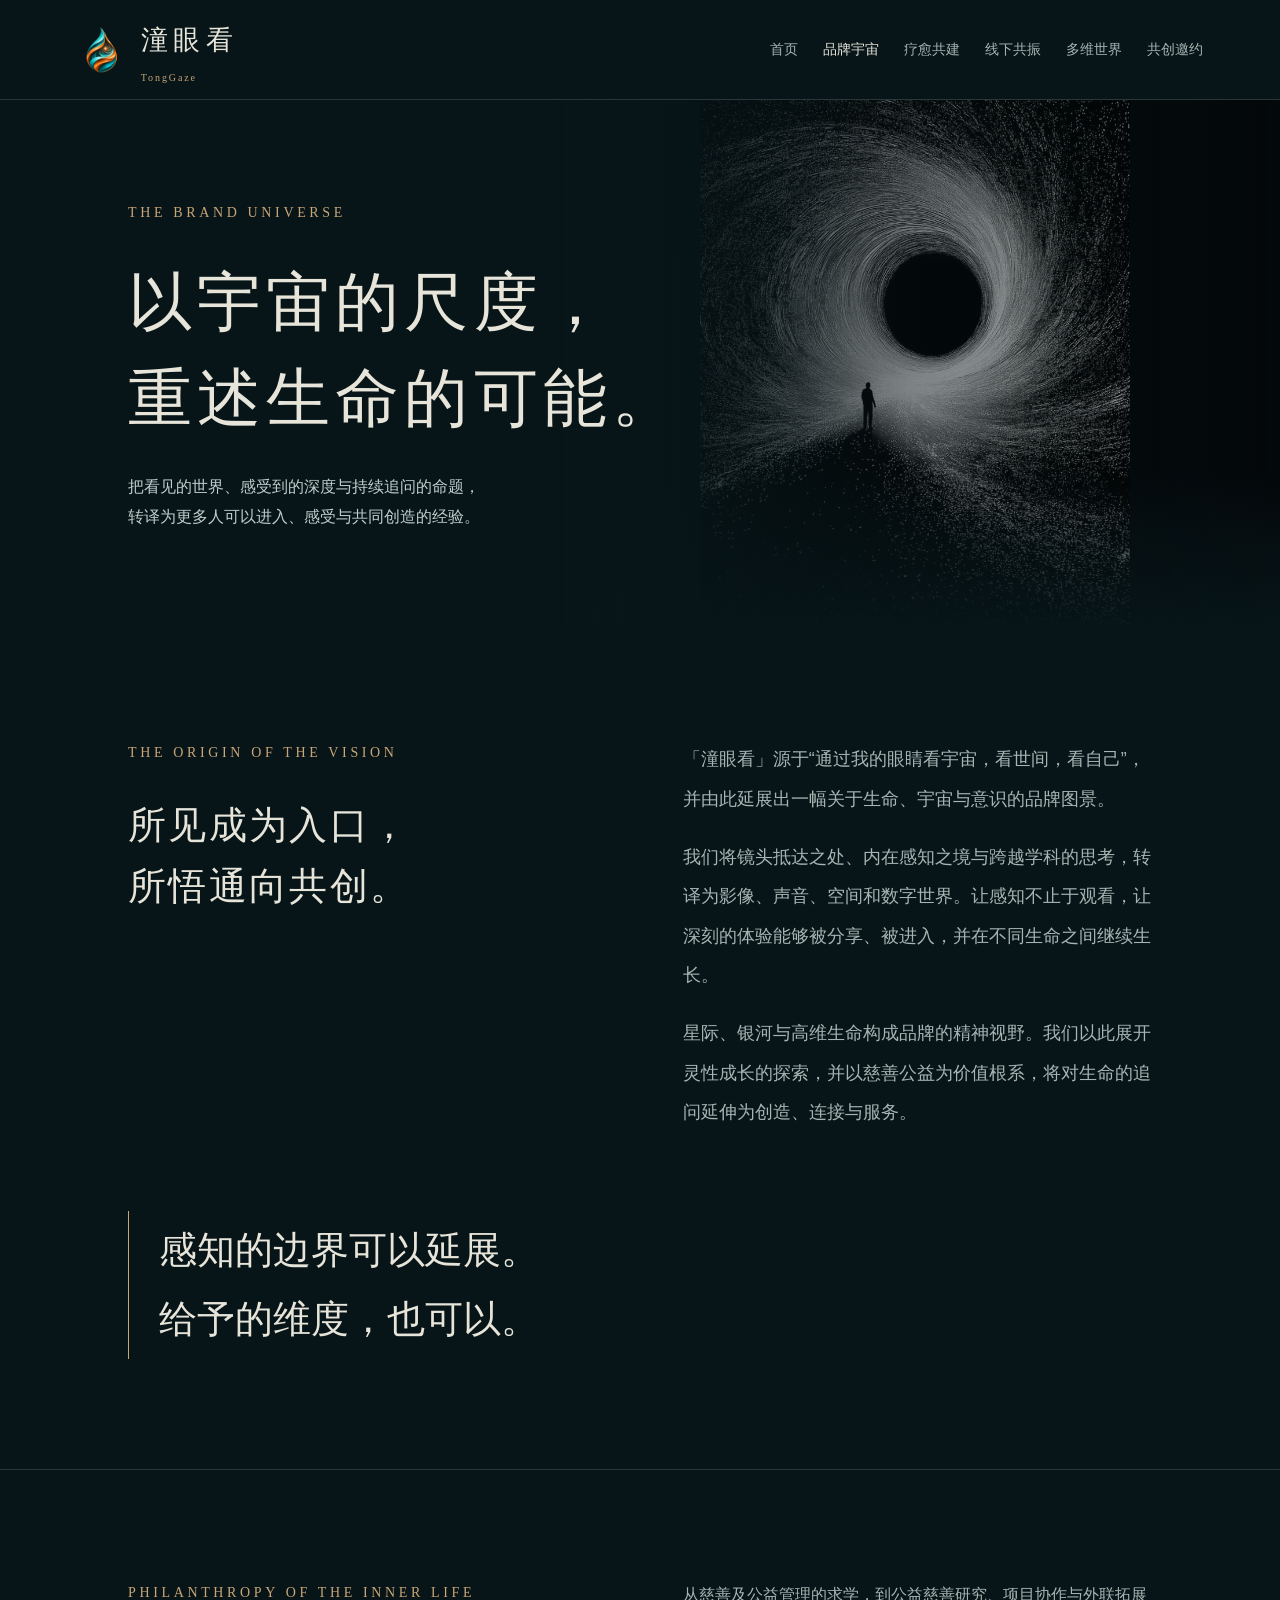
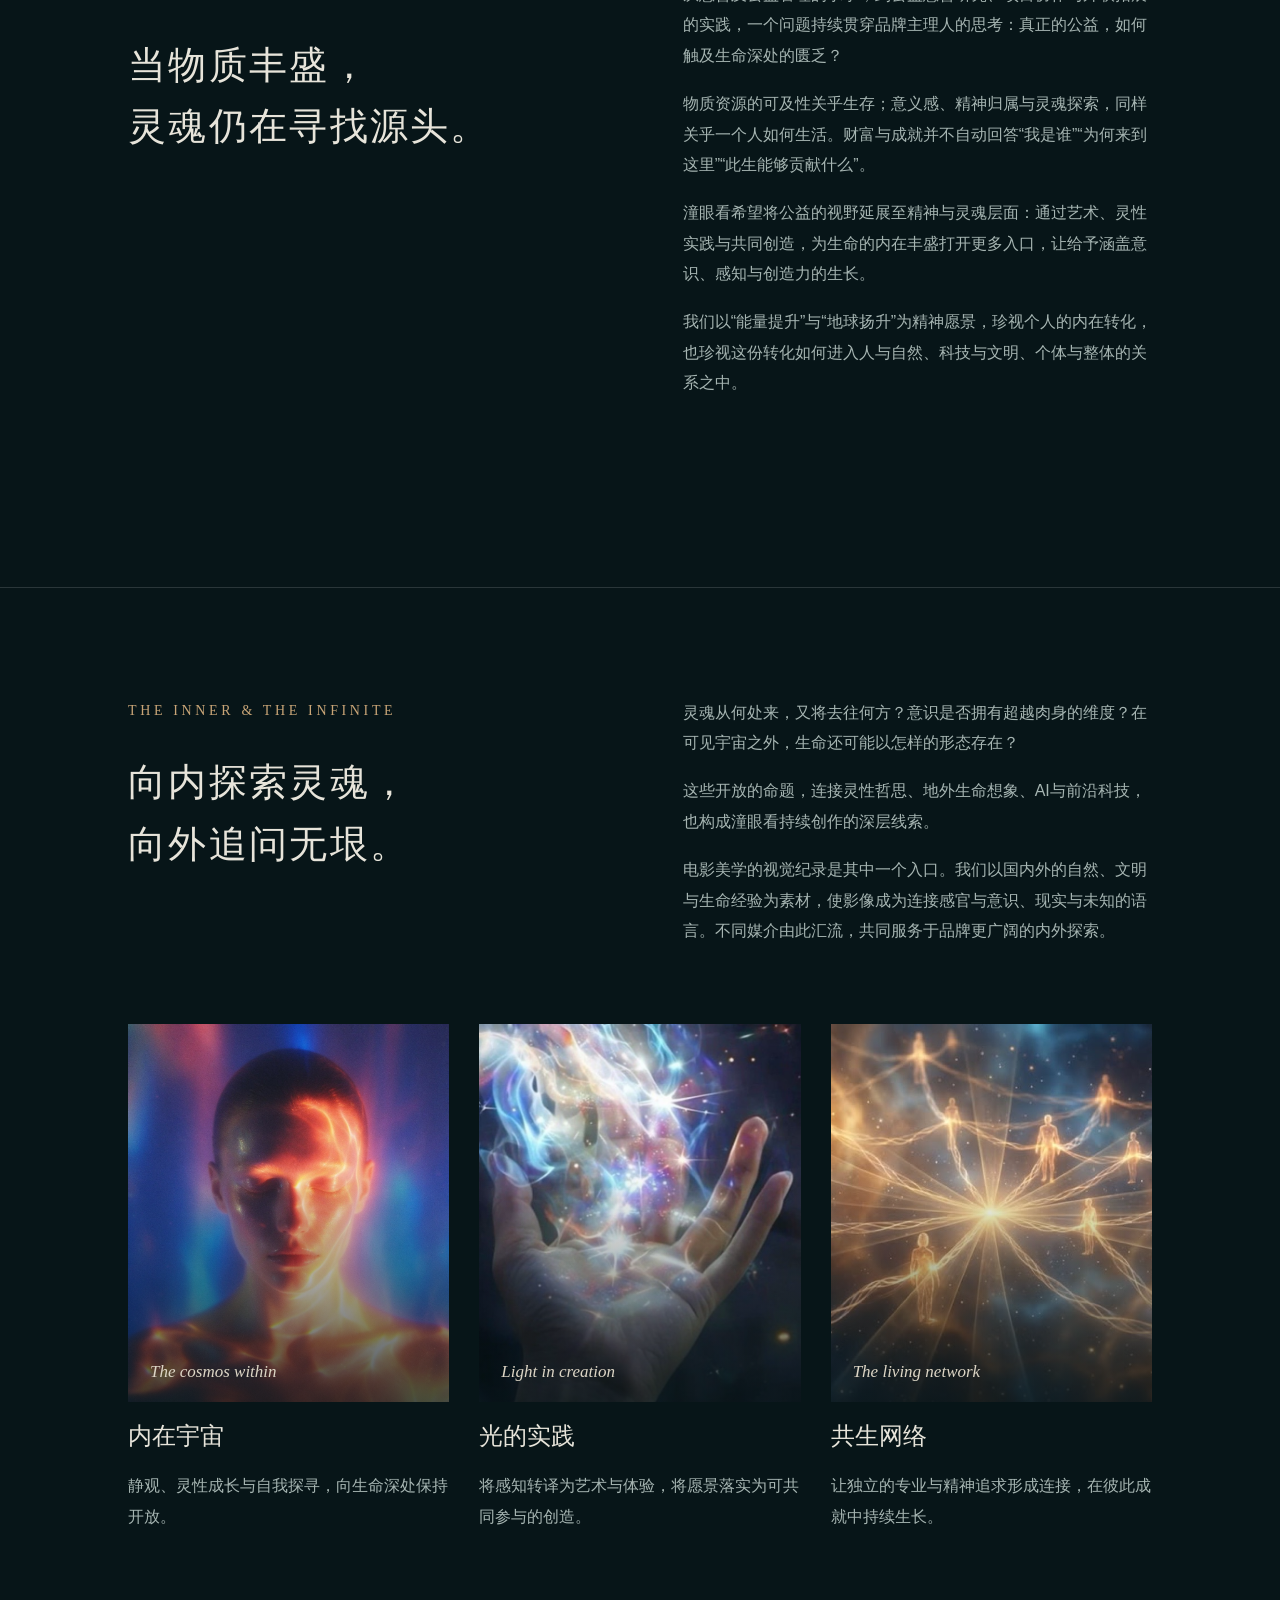
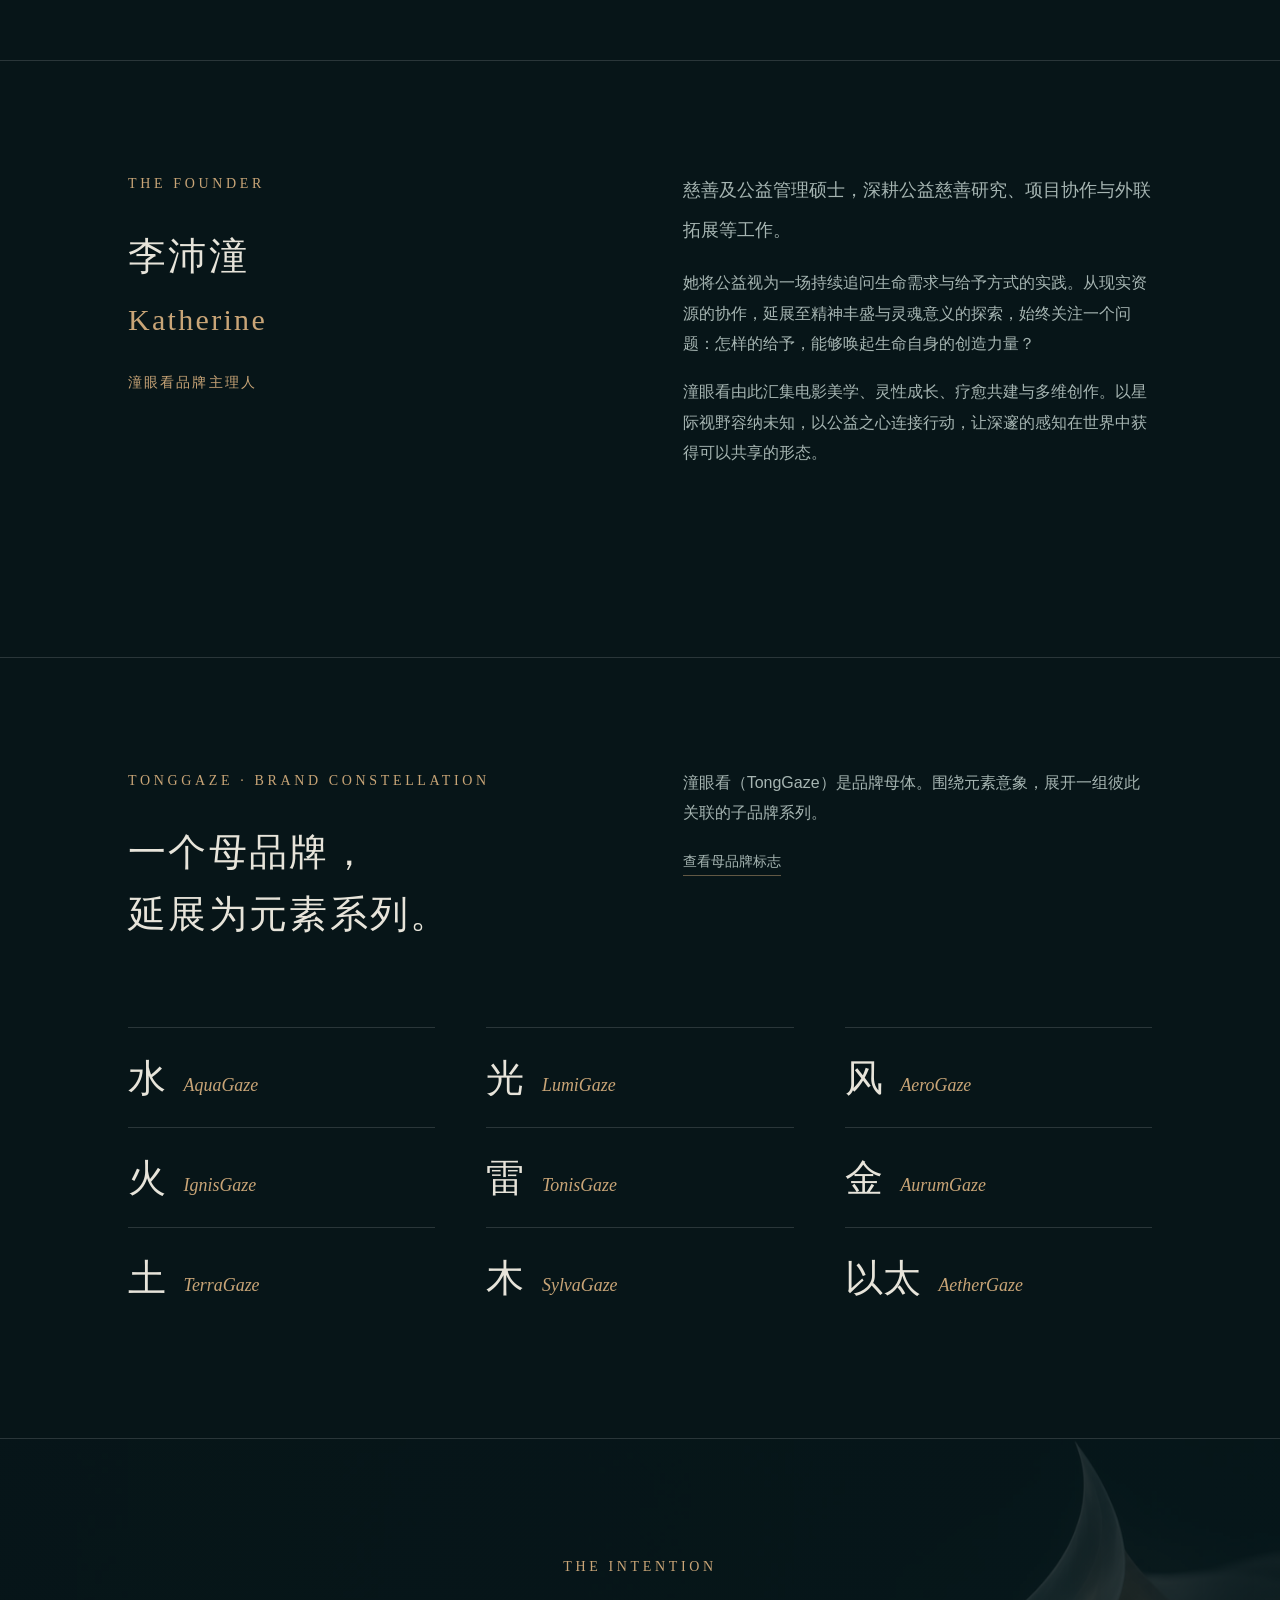
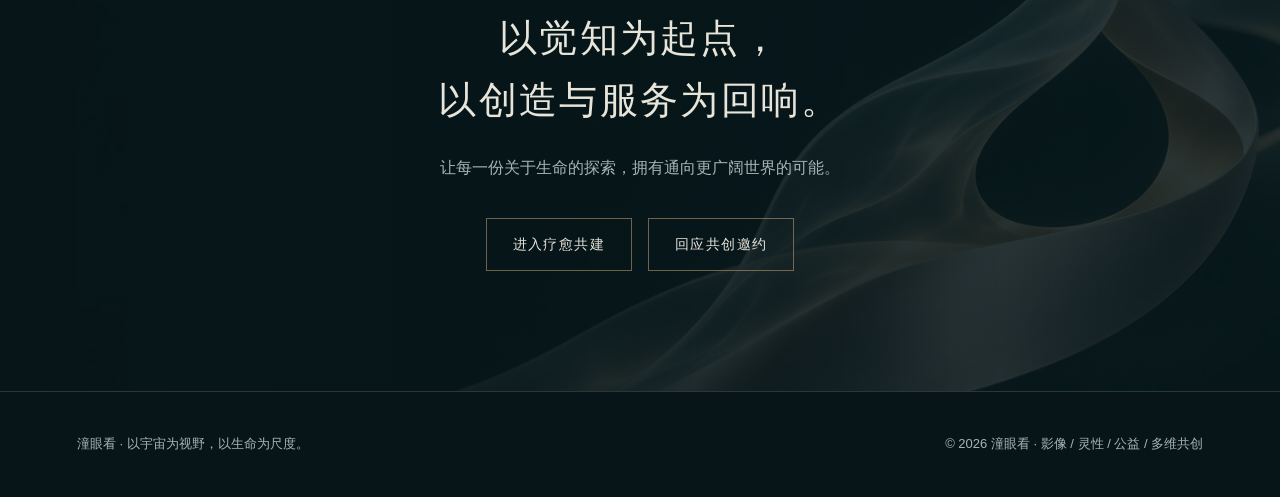
==== commit caf6850a: "Trial the starstream home cover and update brand universe, elements, and business contact. Previous " ====
--- a/about.html
+++ b/about.html
@@ -1,7 +1,7 @@
 <!DOCTYPE html>
 
-<html lang="zh-CN"><head><meta charset="utf-8"/><meta content="width=device-width,initial-scale=1" name="viewport"/><meta content="#071518" name="theme-color"/><meta content="潼眼看，以宇宙为视野，以生命为尺度。连接电影美学、灵性成长、疗愈共建与多维创作。" name="description"/><title>品牌宇宙｜潼眼看</title><link href="style.css?v=20261124-elements" rel="stylesheet"/><meta content="https://mengl6669-dotcom.github.io/tongyankan/assets/deep-light.webp" property="og:image"/><link href="assets/brand/tonggaze-icon-32.png" rel="icon" sizes="32x32" type="image/png"/><link href="assets/brand/tonggaze-icon-180.png" rel="apple-touch-icon" sizes="180x180"/></head><body><header><a aria-label="潼眼看首页" class="logo" href="index.html"><img alt="" class="brand-mark" height="62" src="assets/brand/tonggaze-mark.png" width="54"/><span class="brand-wordmark">潼眼看<small>TongGaze</small></span></a><button aria-controls="nav" aria-expanded="false" class="menu">目录</button><nav aria-label="主导航" id="nav"><a class="" href="index.html">首页</a><a aria-current="page" class="active" href="about.html">品牌宇宙</a><a class="" href="healing.html">疗愈共建</a><a class="" href="experience.html">线下共振</a><a class="" href="world.html">多维世界</a><a class="" href="collaborate.html">共创邀约</a></nav></header><main><section class="pagehero visual-hero"><div class="pagehero-art"><img alt="水流与人像交织的艺术意象" class="" decoding="async" fetchpriority="high" height="1308" loading="eager" sizes="(max-width: 760px) 100vw, 55vw" src="assets/water-consciousness.webp" srcset="assets/water-consciousness-small.webp 560w, assets/water-consciousness.webp 736w" width="736"/></div><div class="eyebrow">The brand universe</div><h1>以宇宙的尺度，<br/>重述生命的可能。</h1><p>把看见的世界、感受到的深度与持续追问的命题，<br/>转译为更多人可以进入、感受与共同创造的经验。</p></section>
+<html lang="zh-CN"><head><meta charset="utf-8"/><meta content="width=device-width,initial-scale=1" name="viewport"/><meta content="#071518" name="theme-color"/><meta content="潼眼看，以宇宙为视野，以生命为尺度。连接电影美学、灵性成长、疗愈共建与多维创作。" name="description"/><title>品牌宇宙｜潼眼看</title><link href="style.css?v=20261124-horizon" rel="stylesheet"/><meta content="https://mengl6669-dotcom.github.io/tongyankan/assets/deep-light.webp" property="og:image"/><link href="assets/brand/tonggaze-icon-32.png" rel="icon" sizes="32x32" type="image/png"/><link href="assets/brand/tonggaze-icon-180.png" rel="apple-touch-icon" sizes="180x180"/></head><body><header><a aria-label="潼眼看首页" class="logo" href="index.html"><img alt="" class="brand-mark" height="62" src="assets/brand/tonggaze-mark.png" width="54"/><span class="brand-wordmark">潼眼看<small>TongGaze</small></span></a><button aria-controls="nav" aria-expanded="false" class="menu">目录</button><nav aria-label="主导航" id="nav"><a class="" href="index.html">首页</a><a aria-current="page" class="active" href="about.html">品牌宇宙</a><a class="" href="healing.html">疗愈共建</a><a class="" href="experience.html">线下共振</a><a class="" href="world.html">多维世界</a><a class="" href="collaborate.html">共创邀约</a></nav></header><main><section class="pagehero visual-hero horizon-hero"><div class="pagehero-art"><img alt="一个人站在黑洞前，四周星光向中心汇聚" decoding="async" fetchpriority="high" src="assets/event-horizon.jpg" width="743" height="1320"/></div><div class="eyebrow">The brand universe</div><h1>以宇宙的尺度，<br/>重述生命的可能。</h1><p>把看见的世界、感受到的深度与持续追问的命题，<br/>转译为更多人可以进入、感受与共同创造的经验。</p></section>
 <section class="section"><div class="section-head"><div><div class="eyebrow">The origin of the vision</div><h2>所见成为入口，<br/>所悟通向共创。</h2></div><div class="intro muted"><p>「潼眼看」源于“通过我的眼睛看宇宙，看世间，看自己”，并由此延展出一幅关于生命、宇宙与意识的品牌图景。</p><p>我们将镜头抵达之处、内在感知之境与跨越学科的思考，转译为影像、声音、空间和数字世界。让感知不止于观看，让深刻的体验能够被分享、被进入，并在不同生命之间继续生长。</p><p>星际、银河与高维生命构成品牌的精神视野。我们以此展开灵性成长的探索，并以慈善公益为价值根系，将对生命的追问延伸为创造、连接与服务。</p></div></div><div class="manifesto"><p class="quote">感知的边界可以延展。<br/>给予的维度，也可以。</p></div></section>
 <section class="section"><div class="section-head"><div><div class="eyebrow">Philanthropy of the inner life</div><h2>当物质丰盛，<br/>灵魂仍在寻找源头。</h2></div><div class="muted"><p>从慈善及公益管理的求学，到公益慈善研究、项目协作与外联拓展的实践，一个问题持续贯穿品牌主理人的思考：真正的公益，如何触及生命深处的匮乏？</p><p>物质资源的可及性关乎生存；意义感、精神归属与灵魂探索，同样关乎一个人如何生活。财富与成就并不自动回答“我是谁”“为何来到这里”“此生能够贡献什么”。</p><p>潼眼看希望将公益的视野延展至精神与灵魂层面：通过艺术、灵性实践与共同创造，为生命的内在丰盛打开更多入口，让给予涵盖意识、感知与创造力的生长。</p><p>我们以“能量提升”与“地球扬升”为精神愿景，珍视个人的内在转化，也珍视这份转化如何进入人与自然、科技与文明、个体与整体的关系之中。</p></div></div></section>
 <section class="section" id="vision"><div class="section-head"><div><div class="eyebrow">The inner &amp; the infinite</div><h2>向内探索灵魂，<br/>向外追问无垠。</h2></div><div class="muted"><p>灵魂从何处来，又将去往何方？意识是否拥有超越肉身的维度？在可见宇宙之外，生命还可能以怎样的形态存在？</p><p>这些开放的命题，连接灵性哲思、地外生命想象、AI与前沿科技，也构成潼眼看持续创作的深层线索。</p><p>电影美学的视觉纪录是其中一个入口。我们以国内外的自然、文明与生命经验为素材，使影像成为连接感官与意识、现实与未知的语言。不同媒介由此汇流，共同服务于品牌更广阔的内外探索。</p></div></div><div class="triptych"><div class="card"><div class="art photo-art"><img alt="蓝紫色光影中闭目的人像，金光勾勒出面部与锁骨" decoding="async" loading="lazy" src="assets/inner-cosmos-portrait.jpg" width="900" height="1350"/><em>The cosmos within</em></div><h3>内在宇宙</h3><p>静观、灵性成长与自我探寻，向生命深处保持开放。</p></div><div class="card"><div class="art photo-art"><img alt="张开的手掌托起一束星光" decoding="async" loading="lazy" src="assets/light-in-palm.jpg" width="692" height="1200"/><em>Light in creation</em></div><h3>光的实践</h3><p>将感知转译为艺术与体验，将愿景落实为可共同参与的创造。</p></div><div class="card"><div class="art photo-art"><img alt="光与生命彼此连接的共生网络意象" class="" decoding="async" height="892" loading="lazy" sizes="(max-width: 760px) 100vw, 55vw" src="assets/creator-network.jpg" width="1600"/><em>The living network</em></div><h3>共生网络</h3><p>让独立的专业与精神追求形成连接，在彼此成就中持续生长。</p></div></div></section>
-<section class="section"><div class="section-head"><div><div class="eyebrow">The founder</div><h2>李沛潼<br/><span style="font-family:Georgia,serif;font-size:30px;color:var(--gold)">Katherine</span></h2><div class="starword">潼眼看品牌主理人</div></div><div class="muted"><p class="intro">慈善及公益管理硕士，深耕公益慈善研究、项目协作与外联拓展等工作。</p><p>她将公益视为一场持续追问生命需求与给予方式的实践。从现实资源的协作，延展至精神丰盛与灵魂意义的探索，始终关注一个问题：怎样的给予，能够唤起生命自身的创造力量？</p><p>潼眼看由此汇集电影美学、灵性成长、疗愈共建与多维创作。以星际视野容纳未知，以公益之心连接行动，让深邃的感知在世界中获得可以共享的形态。</p></div></div></section><section class="section brand-constellation" id="constellation"><div class="section-head"><div><div class="eyebrow">TongGaze · Brand constellation</div><h2>一个母品牌，<br/>延展为元素系列。</h2></div><div class="muted"><p>潼眼看（TongGaze）是品牌母体。围绕元素与星辰意象，展开一组彼此关联的子品牌系列。</p><p>每个名字都保留独特气质，也留有继续生长的空间。</p><a class="textlink" href="brand.html">查看母品牌标志</a></div></div><div class="brand-series-grid"><article class="brand-series-card"><h3>水</h3><span lang="en">AquaGaze</span></article><article class="brand-series-card"><h3>光</h3><span lang="en">LumiGaze</span></article><article class="brand-series-card"><h3>风</h3><span lang="en">AeroGaze</span></article><article class="brand-series-card"><h3>火</h3><span lang="en">IgnisGaze</span></article><article class="brand-series-card"><h3>雷</h3><span lang="en">TonisGaze</span></article><article class="brand-series-card"><h3>电</h3><span lang="en">VoltGaze</span></article><article class="brand-series-card"><h3>土</h3><span lang="en">TerraGaze</span></article><article class="brand-series-card"><h3>木</h3><span lang="en">SylvaGaze</span></article><article class="brand-series-card"><h3>以太 · 星辰</h3><span lang="en">AetherGaze</span></article></div></section><section class="closing brand-closing"><div class="eyebrow">The intention</div><h2>以觉知为起点，<br/>以创造与服务为回响。</h2><p>让每一份关于生命的探索，拥有通向更广阔世界的可能。</p><a class="button" href="healing.html">进入疗愈共建</a><a class="button" href="collaborate.html">回应共创邀约</a></section></main><footer><span>潼眼看 · 以宇宙为视野，以生命为尺度。</span><span>© 2026 潼眼看 · 影像 / 灵性 / 公益 / 多维共创</span></footer><script src="app.js"></script></body></html>+<section class="section"><div class="section-head"><div><div class="eyebrow">The founder</div><h2>李沛潼<br/><span style="font-family:Georgia,serif;font-size:30px;color:var(--gold)">Katherine</span></h2><div class="starword">潼眼看品牌主理人</div></div><div class="muted"><p class="intro">慈善及公益管理硕士，深耕公益慈善研究、项目协作与外联拓展等工作。</p><p>她将公益视为一场持续追问生命需求与给予方式的实践。从现实资源的协作，延展至精神丰盛与灵魂意义的探索，始终关注一个问题：怎样的给予，能够唤起生命自身的创造力量？</p><p>潼眼看由此汇集电影美学、灵性成长、疗愈共建与多维创作。以星际视野容纳未知，以公益之心连接行动，让深邃的感知在世界中获得可以共享的形态。</p></div></div></section><section class="section brand-constellation" id="constellation"><div class="section-head"><div><div class="eyebrow">TongGaze · Brand constellation</div><h2>一个母品牌，<br/>延展为元素系列。</h2></div><div class="muted"><p>潼眼看（TongGaze）是品牌母体。围绕元素意象，展开一组彼此关联的子品牌系列。</p><a class="textlink" href="brand.html">查看母品牌标志</a></div></div><div class="brand-series-grid"><article class="brand-series-card"><h3>水</h3><span lang="en">AquaGaze</span></article><article class="brand-series-card"><h3>光</h3><span lang="en">LumiGaze</span></article><article class="brand-series-card"><h3>风</h3><span lang="en">AeroGaze</span></article><article class="brand-series-card"><h3>火</h3><span lang="en">IgnisGaze</span></article><article class="brand-series-card"><h3>雷</h3><span lang="en">TonisGaze</span></article><article class="brand-series-card"><h3>金</h3><span lang="en">AurumGaze</span></article><article class="brand-series-card"><h3>土</h3><span lang="en">TerraGaze</span></article><article class="brand-series-card"><h3>木</h3><span lang="en">SylvaGaze</span></article><article class="brand-series-card"><h3>以太</h3><span lang="en">AetherGaze</span></article></div></section><section class="closing brand-closing"><div class="eyebrow">The intention</div><h2>以觉知为起点，<br/>以创造与服务为回响。</h2><p>让每一份关于生命的探索，拥有通向更广阔世界的可能。</p><a class="button" href="healing.html">进入疗愈共建</a><a class="button" href="collaborate.html">回应共创邀约</a></section></main><footer><span>潼眼看 · 以宇宙为视野，以生命为尺度。</span><span>© 2026 潼眼看 · 影像 / 灵性 / 公益 / 多维共创</span></footer><script src="app.js"></script></body></html>
--- a/style.css
+++ b/style.css
@@ -59,4 +59,25 @@
   .brand-series-grid { grid-template-columns: 1fr; }
   .brand-series-card { justify-content: space-between; }
 }
-.master-brand-lockup{display:grid;grid-template-columns:minmax(180px,260px) 1fr;gap:clamp(28px,6vw,80px);align-items:center;max-width:1080px;margin:72px auto;padding:0 6vw}.master-brand-lockup img{width:100%;height:auto;display:block;border:1px solid var(--line)}.master-brand-name{font:clamp(28px,3vw,42px)/1.4 'Songti SC','Noto Serif CJK SC',serif;letter-spacing:.1em;margin:0 0 18px;color:var(--paper)}.master-brand-hero .master-logo-image{max-width:420px;border:1px solid var(--line)}@media(max-width:760px){.master-brand-lockup{grid-template-columns:1fr;max-width:420px;text-align:center}.master-brand-lockup img{max-width:240px;margin:0 auto}.master-brand-hero{grid-template-columns:1fr;min-height:auto;padding:60px 8vw}.master-brand-hero .master-logo-image{max-width:320px}}+.master-brand-lockup{display:grid;grid-template-columns:minmax(180px,260px) 1fr;gap:clamp(28px,6vw,80px);align-items:center;max-width:1080px;margin:72px auto;padding:0 6vw}.master-brand-lockup img{width:100%;height:auto;display:block;border:1px solid var(--line)}.master-brand-name{font:clamp(28px,3vw,42px)/1.4 'Songti SC','Noto Serif CJK SC',serif;letter-spacing:.1em;margin:0 0 18px;color:var(--paper)}.master-brand-hero .master-logo-image{max-width:420px;border:1px solid var(--line)}@media(max-width:760px){.master-brand-lockup{grid-template-columns:1fr;max-width:420px;text-align:center}.master-brand-lockup img{max-width:240px;margin:0 auto}.master-brand-hero{grid-template-columns:1fr;min-height:auto;padding:60px 8vw}.master-brand-hero .master-logo-image{max-width:320px}}
+.horizon-hero .pagehero-art {
+  overflow: hidden;
+  background: linear-gradient(90deg, var(--bg), #030709 55%);
+}
+.horizon-hero .pagehero-art img {
+  position: absolute;
+  inset: -22% 0;
+  height: 144%;
+  object-fit: contain;
+  object-position: center;
+  mask-image: linear-gradient(90deg, transparent, black 20%, black 82%, transparent);
+}
+.brand-series-card { flex-wrap: nowrap; }
+@media (max-width: 760px) {
+  .horizon-hero { padding-bottom: min(68vw, 340px); }
+  .horizon-hero .pagehero-art { inset: auto 0 0; height: min(68vw, 340px); }
+  .horizon-hero .pagehero-art img { opacity: .88; }
+  .horizon-hero .pagehero-art:after {
+    background: linear-gradient(var(--bg), transparent 20%, transparent 85%, var(--bg));
+  }
+}
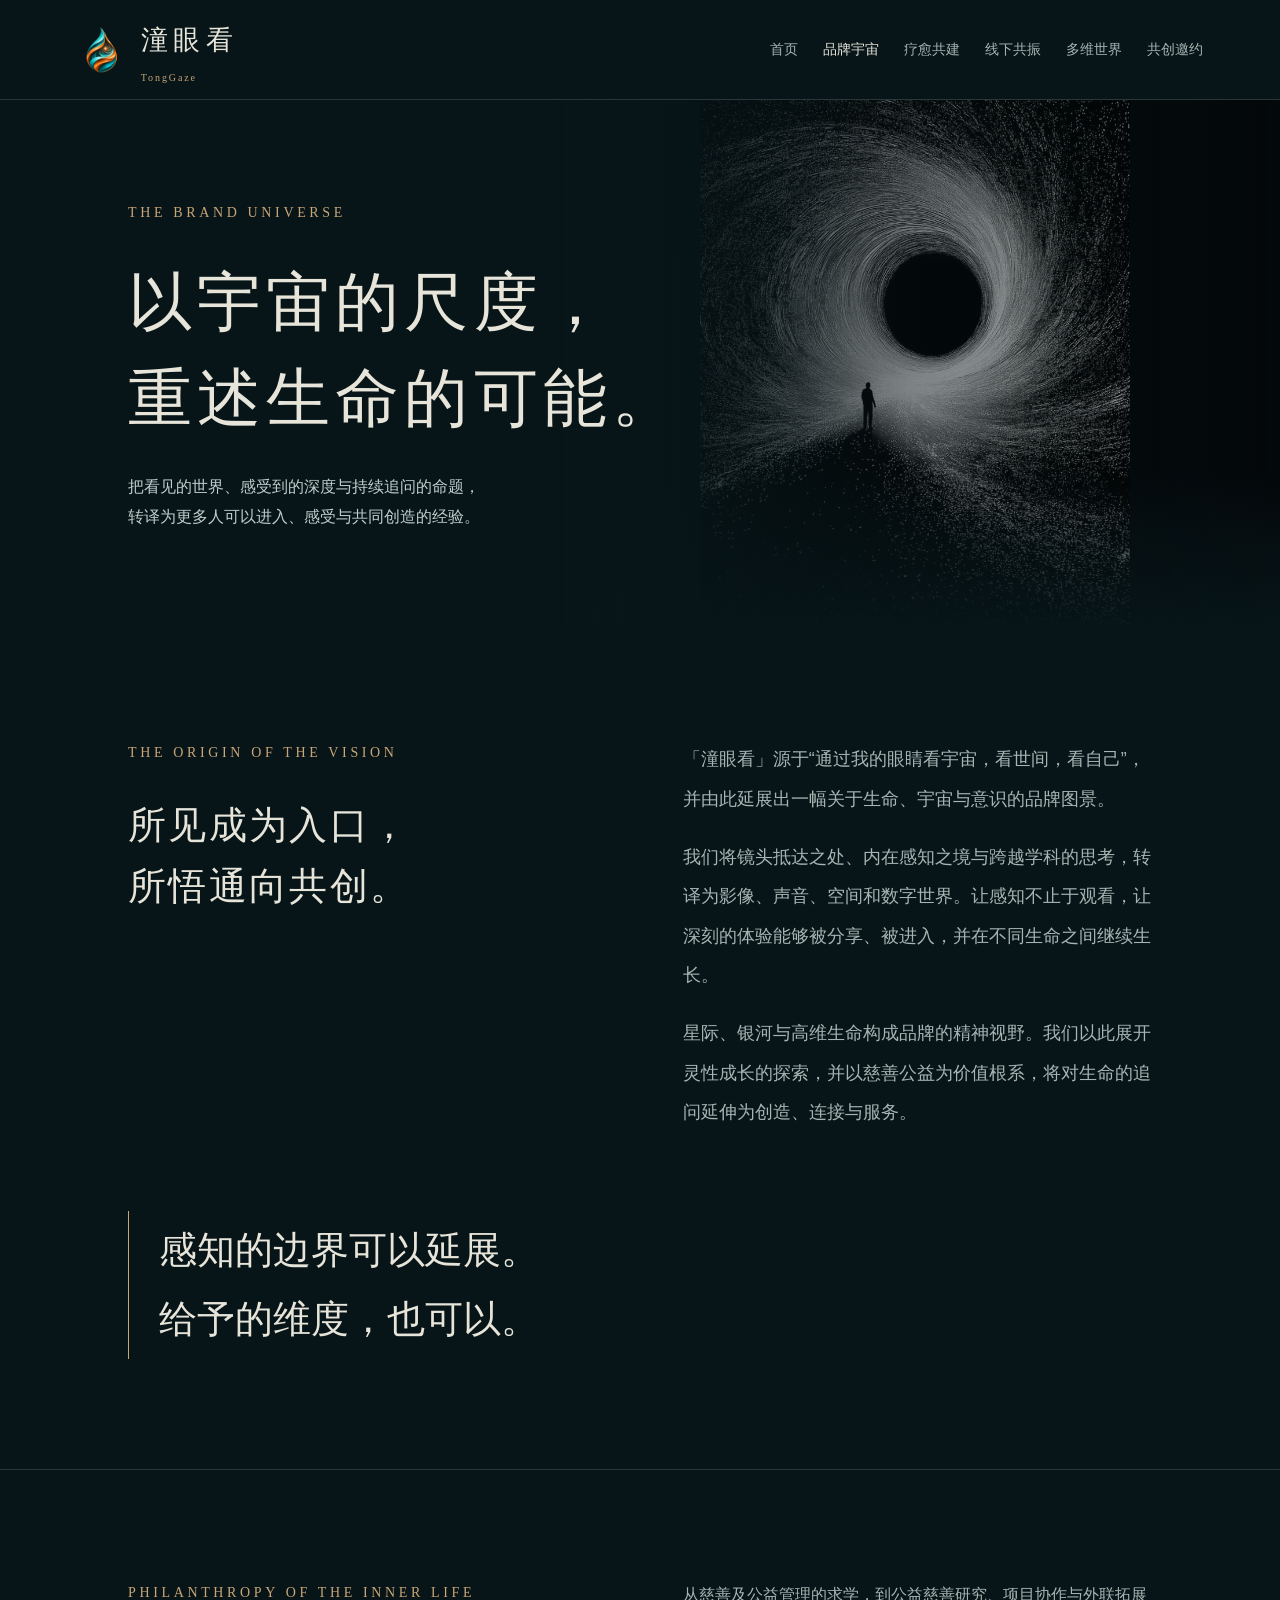
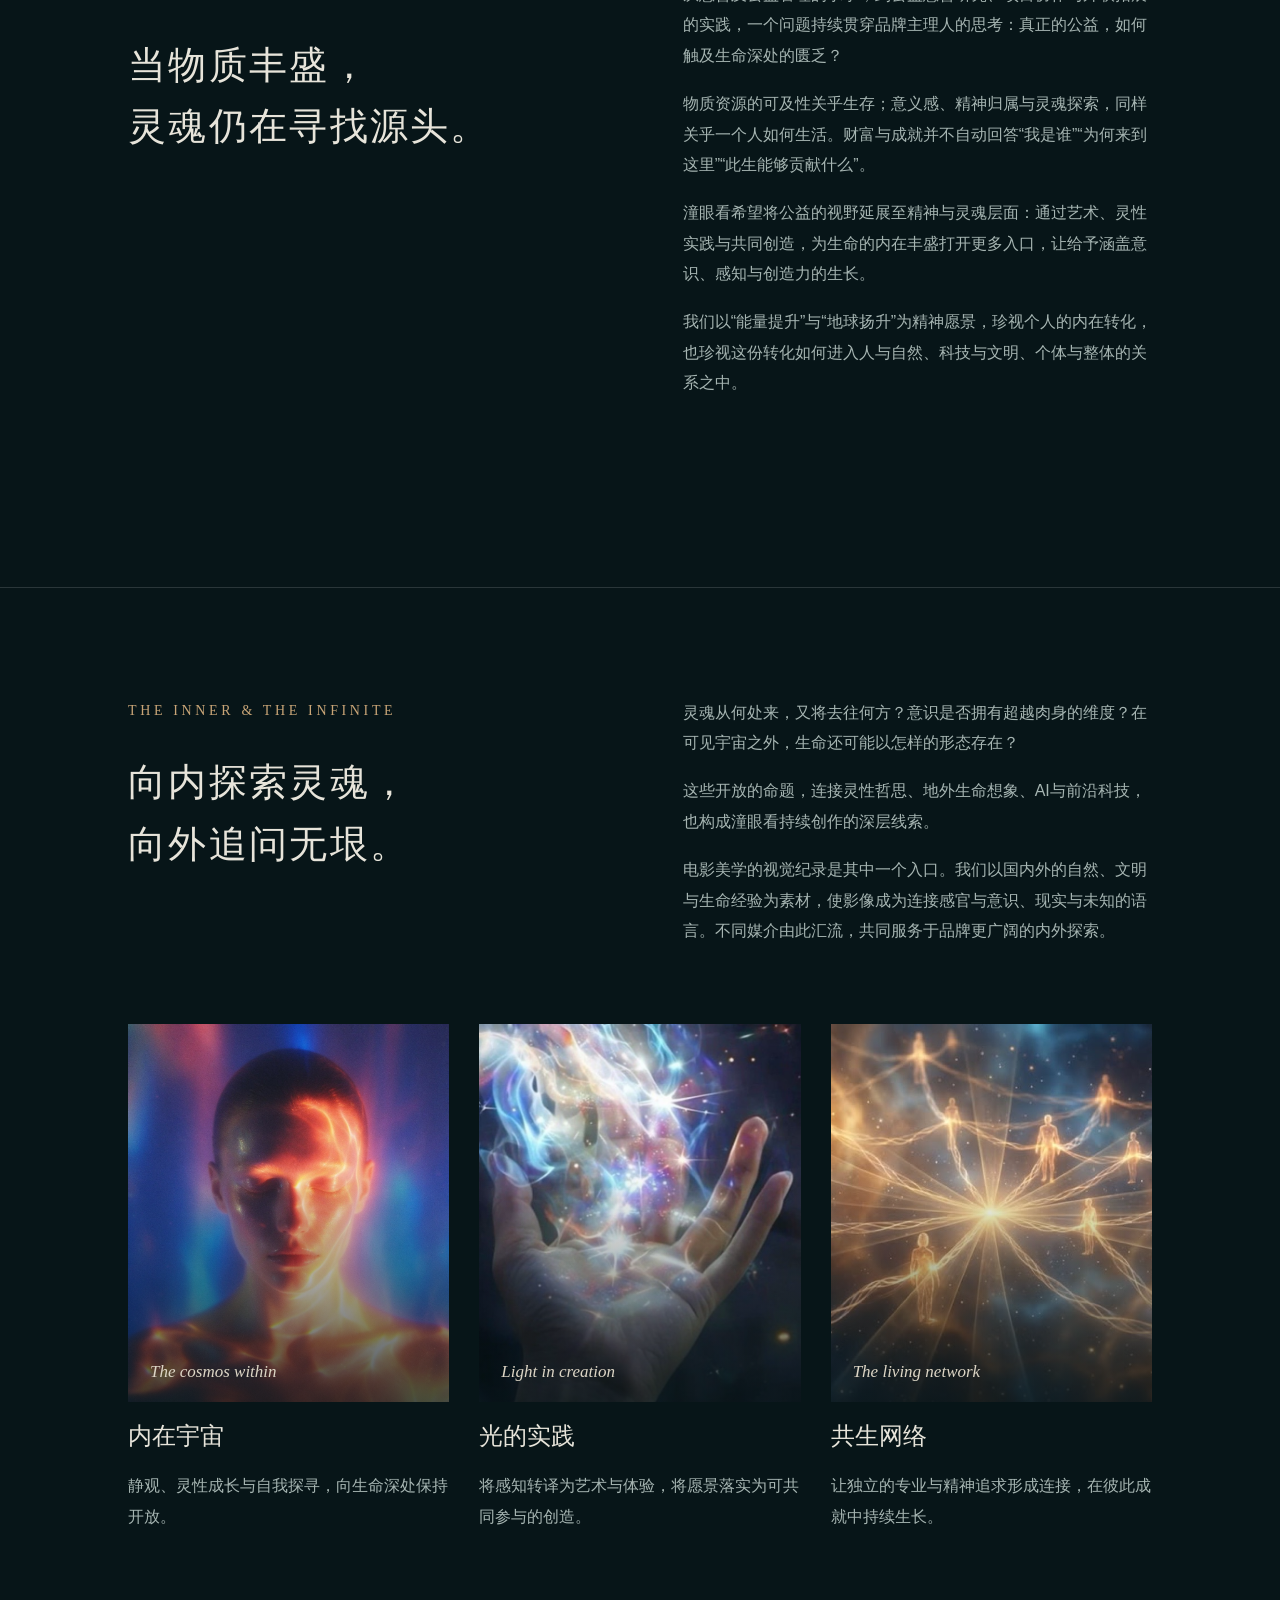
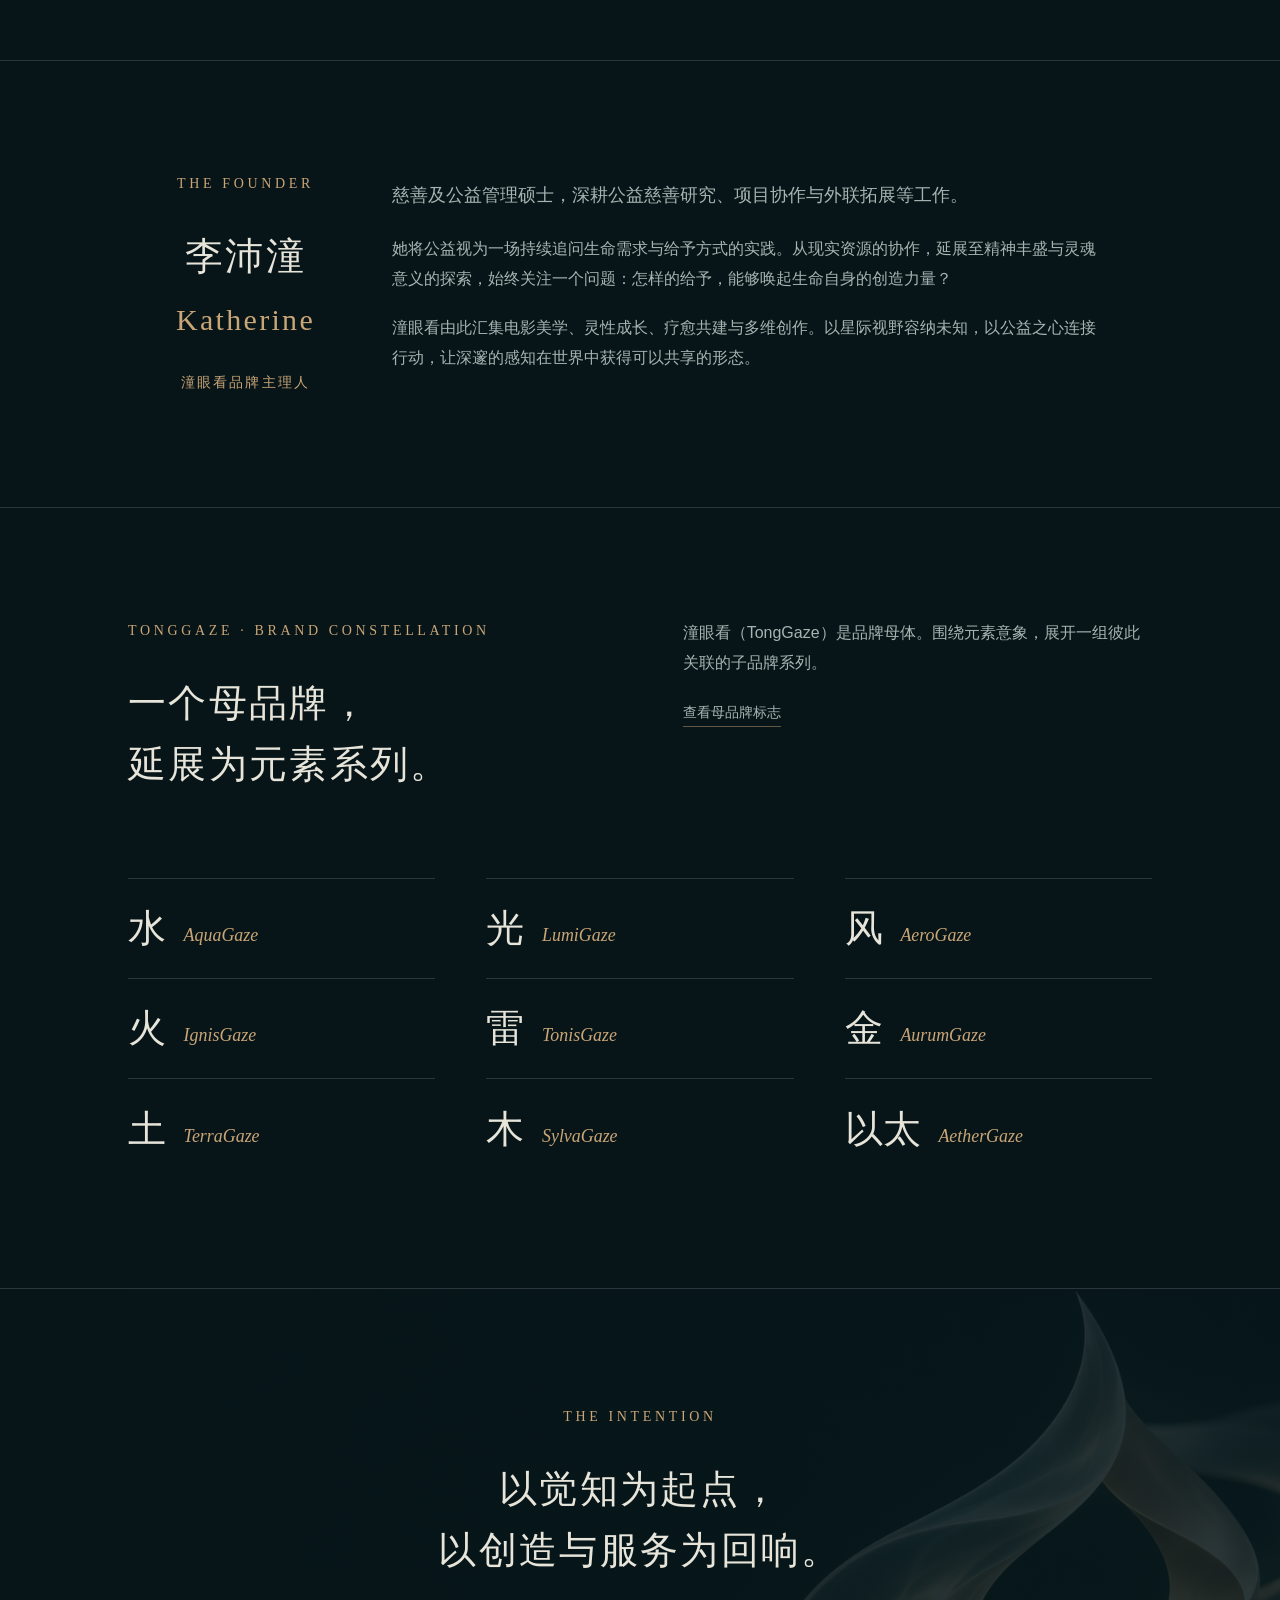
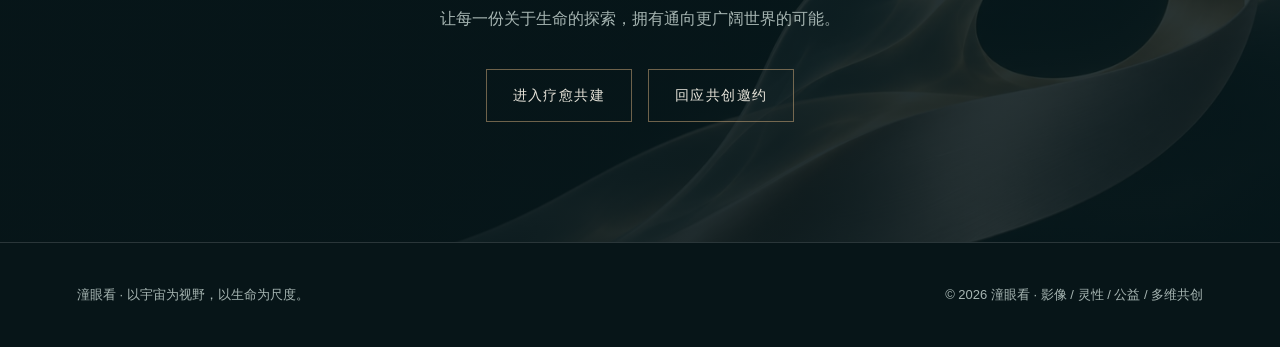
==== commit 765712cb: "Bring founder identity and biography together and update four editorial images" ====
--- a/about.html
+++ b/about.html
@@ -1,7 +1,7 @@
 <!DOCTYPE html>
 
-<html lang="zh-CN"><head><meta charset="utf-8"/><meta content="width=device-width,initial-scale=1" name="viewport"/><meta content="#071518" name="theme-color"/><meta content="潼眼看，以宇宙为视野，以生命为尺度。连接电影美学、灵性成长、疗愈共建与多维创作。" name="description"/><title>品牌宇宙｜潼眼看</title><link href="style.css?v=20261124-horizon" rel="stylesheet"/><meta content="https://mengl6669-dotcom.github.io/tongyankan/assets/deep-light.webp" property="og:image"/><link href="assets/brand/tonggaze-icon-32.png" rel="icon" sizes="32x32" type="image/png"/><link href="assets/brand/tonggaze-icon-180.png" rel="apple-touch-icon" sizes="180x180"/></head><body><header><a aria-label="潼眼看首页" class="logo" href="index.html"><img alt="" class="brand-mark" height="62" src="assets/brand/tonggaze-mark.png" width="54"/><span class="brand-wordmark">潼眼看<small>TongGaze</small></span></a><button aria-controls="nav" aria-expanded="false" class="menu">目录</button><nav aria-label="主导航" id="nav"><a class="" href="index.html">首页</a><a aria-current="page" class="active" href="about.html">品牌宇宙</a><a class="" href="healing.html">疗愈共建</a><a class="" href="experience.html">线下共振</a><a class="" href="world.html">多维世界</a><a class="" href="collaborate.html">共创邀约</a></nav></header><main><section class="pagehero visual-hero horizon-hero"><div class="pagehero-art"><img alt="一个人站在黑洞前，四周星光向中心汇聚" decoding="async" fetchpriority="high" src="assets/event-horizon.jpg" width="743" height="1320"/></div><div class="eyebrow">The brand universe</div><h1>以宇宙的尺度，<br/>重述生命的可能。</h1><p>把看见的世界、感受到的深度与持续追问的命题，<br/>转译为更多人可以进入、感受与共同创造的经验。</p></section>
+<html lang="zh-CN"><head><meta charset="utf-8"/><meta content="width=device-width,initial-scale=1" name="viewport"/><meta content="#071518" name="theme-color"/><meta content="潼眼看，以宇宙为视野，以生命为尺度。连接电影美学、灵性成长、疗愈共建与多维创作。" name="description"/><title>品牌宇宙｜潼眼看</title><link href="style.css?v=founder-world-2" rel="stylesheet"/><meta content="https://mengl6669-dotcom.github.io/tongyankan/assets/deep-light.webp" property="og:image"/><link href="assets/brand/tonggaze-icon-32.png" rel="icon" sizes="32x32" type="image/png"/><link href="assets/brand/tonggaze-icon-180.png" rel="apple-touch-icon" sizes="180x180"/></head><body><header><a aria-label="潼眼看首页" class="logo" href="index.html"><img alt="" class="brand-mark" height="62" src="assets/brand/tonggaze-mark.png" width="54"/><span class="brand-wordmark">潼眼看<small>TongGaze</small></span></a><button aria-controls="nav" aria-expanded="false" class="menu">目录</button><nav aria-label="主导航" id="nav"><a class="" href="index.html">首页</a><a aria-current="page" class="active" href="about.html">品牌宇宙</a><a class="" href="healing.html">疗愈共建</a><a class="" href="experience.html">线下共振</a><a class="" href="world.html">多维世界</a><a class="" href="collaborate.html">共创邀约</a></nav></header><main><section class="pagehero visual-hero horizon-hero"><div class="pagehero-art"><img alt="一个人站在黑洞前，四周星光向中心汇聚" decoding="async" fetchpriority="high" src="assets/event-horizon.jpg" width="743" height="1320"/></div><div class="eyebrow">The brand universe</div><h1>以宇宙的尺度，<br/>重述生命的可能。</h1><p>把看见的世界、感受到的深度与持续追问的命题，<br/>转译为更多人可以进入、感受与共同创造的经验。</p></section>
 <section class="section"><div class="section-head"><div><div class="eyebrow">The origin of the vision</div><h2>所见成为入口，<br/>所悟通向共创。</h2></div><div class="intro muted"><p>「潼眼看」源于“通过我的眼睛看宇宙，看世间，看自己”，并由此延展出一幅关于生命、宇宙与意识的品牌图景。</p><p>我们将镜头抵达之处、内在感知之境与跨越学科的思考，转译为影像、声音、空间和数字世界。让感知不止于观看，让深刻的体验能够被分享、被进入，并在不同生命之间继续生长。</p><p>星际、银河与高维生命构成品牌的精神视野。我们以此展开灵性成长的探索，并以慈善公益为价值根系，将对生命的追问延伸为创造、连接与服务。</p></div></div><div class="manifesto"><p class="quote">感知的边界可以延展。<br/>给予的维度，也可以。</p></div></section>
 <section class="section"><div class="section-head"><div><div class="eyebrow">Philanthropy of the inner life</div><h2>当物质丰盛，<br/>灵魂仍在寻找源头。</h2></div><div class="muted"><p>从慈善及公益管理的求学，到公益慈善研究、项目协作与外联拓展的实践，一个问题持续贯穿品牌主理人的思考：真正的公益，如何触及生命深处的匮乏？</p><p>物质资源的可及性关乎生存；意义感、精神归属与灵魂探索，同样关乎一个人如何生活。财富与成就并不自动回答“我是谁”“为何来到这里”“此生能够贡献什么”。</p><p>潼眼看希望将公益的视野延展至精神与灵魂层面：通过艺术、灵性实践与共同创造，为生命的内在丰盛打开更多入口，让给予涵盖意识、感知与创造力的生长。</p><p>我们以“能量提升”与“地球扬升”为精神愿景，珍视个人的内在转化，也珍视这份转化如何进入人与自然、科技与文明、个体与整体的关系之中。</p></div></div></section>
 <section class="section" id="vision"><div class="section-head"><div><div class="eyebrow">The inner &amp; the infinite</div><h2>向内探索灵魂，<br/>向外追问无垠。</h2></div><div class="muted"><p>灵魂从何处来，又将去往何方？意识是否拥有超越肉身的维度？在可见宇宙之外，生命还可能以怎样的形态存在？</p><p>这些开放的命题，连接灵性哲思、地外生命想象、AI与前沿科技，也构成潼眼看持续创作的深层线索。</p><p>电影美学的视觉纪录是其中一个入口。我们以国内外的自然、文明与生命经验为素材，使影像成为连接感官与意识、现实与未知的语言。不同媒介由此汇流，共同服务于品牌更广阔的内外探索。</p></div></div><div class="triptych"><div class="card"><div class="art photo-art"><img alt="蓝紫色光影中闭目的人像，金光勾勒出面部与锁骨" decoding="async" loading="lazy" src="assets/inner-cosmos-portrait.jpg" width="900" height="1350"/><em>The cosmos within</em></div><h3>内在宇宙</h3><p>静观、灵性成长与自我探寻，向生命深处保持开放。</p></div><div class="card"><div class="art photo-art"><img alt="张开的手掌托起一束星光" decoding="async" loading="lazy" src="assets/light-in-palm.jpg" width="692" height="1200"/><em>Light in creation</em></div><h3>光的实践</h3><p>将感知转译为艺术与体验，将愿景落实为可共同参与的创造。</p></div><div class="card"><div class="art photo-art"><img alt="光与生命彼此连接的共生网络意象" class="" decoding="async" height="892" loading="lazy" sizes="(max-width: 760px) 100vw, 55vw" src="assets/creator-network.jpg" width="1600"/><em>The living network</em></div><h3>共生网络</h3><p>让独立的专业与精神追求形成连接，在彼此成就中持续生长。</p></div></div></section>
-<section class="section"><div class="section-head"><div><div class="eyebrow">The founder</div><h2>李沛潼<br/><span style="font-family:Georgia,serif;font-size:30px;color:var(--gold)">Katherine</span></h2><div class="starword">潼眼看品牌主理人</div></div><div class="muted"><p class="intro">慈善及公益管理硕士，深耕公益慈善研究、项目协作与外联拓展等工作。</p><p>她将公益视为一场持续追问生命需求与给予方式的实践。从现实资源的协作，延展至精神丰盛与灵魂意义的探索，始终关注一个问题：怎样的给予，能够唤起生命自身的创造力量？</p><p>潼眼看由此汇集电影美学、灵性成长、疗愈共建与多维创作。以星际视野容纳未知，以公益之心连接行动，让深邃的感知在世界中获得可以共享的形态。</p></div></div></section><section class="section brand-constellation" id="constellation"><div class="section-head"><div><div class="eyebrow">TongGaze · Brand constellation</div><h2>一个母品牌，<br/>延展为元素系列。</h2></div><div class="muted"><p>潼眼看（TongGaze）是品牌母体。围绕元素意象，展开一组彼此关联的子品牌系列。</p><a class="textlink" href="brand.html">查看母品牌标志</a></div></div><div class="brand-series-grid"><article class="brand-series-card"><h3>水</h3><span lang="en">AquaGaze</span></article><article class="brand-series-card"><h3>光</h3><span lang="en">LumiGaze</span></article><article class="brand-series-card"><h3>风</h3><span lang="en">AeroGaze</span></article><article class="brand-series-card"><h3>火</h3><span lang="en">IgnisGaze</span></article><article class="brand-series-card"><h3>雷</h3><span lang="en">TonisGaze</span></article><article class="brand-series-card"><h3>金</h3><span lang="en">AurumGaze</span></article><article class="brand-series-card"><h3>土</h3><span lang="en">TerraGaze</span></article><article class="brand-series-card"><h3>木</h3><span lang="en">SylvaGaze</span></article><article class="brand-series-card"><h3>以太</h3><span lang="en">AetherGaze</span></article></div></section><section class="closing brand-closing"><div class="eyebrow">The intention</div><h2>以觉知为起点，<br/>以创造与服务为回响。</h2><p>让每一份关于生命的探索，拥有通向更广阔世界的可能。</p><a class="button" href="healing.html">进入疗愈共建</a><a class="button" href="collaborate.html">回应共创邀约</a></section></main><footer><span>潼眼看 · 以宇宙为视野，以生命为尺度。</span><span>© 2026 潼眼看 · 影像 / 灵性 / 公益 / 多维共创</span></footer><script src="app.js"></script></body></html>+<section class="section" id="founder"><div class="section-head founder-layout"><div class="founder-identity"><div class="eyebrow">The founder</div><h2>李沛潼<br/><span style="font-family:Georgia,serif;font-size:30px;color:var(--gold)">Katherine</span></h2><div class="starword">潼眼看品牌主理人</div></div><div class="muted"><p class="intro">慈善及公益管理硕士，深耕公益慈善研究、项目协作与外联拓展等工作。</p><p>她将公益视为一场持续追问生命需求与给予方式的实践。从现实资源的协作，延展至精神丰盛与灵魂意义的探索，始终关注一个问题：怎样的给予，能够唤起生命自身的创造力量？</p><p>潼眼看由此汇集电影美学、灵性成长、疗愈共建与多维创作。以星际视野容纳未知，以公益之心连接行动，让深邃的感知在世界中获得可以共享的形态。</p></div></div></section><section class="section brand-constellation" id="constellation"><div class="section-head"><div><div class="eyebrow">TongGaze · Brand constellation</div><h2>一个母品牌，<br/>延展为元素系列。</h2></div><div class="muted"><p>潼眼看（TongGaze）是品牌母体。围绕元素意象，展开一组彼此关联的子品牌系列。</p><a class="textlink" href="brand.html">查看母品牌标志</a></div></div><div class="brand-series-grid"><article class="brand-series-card"><h3>水</h3><span lang="en">AquaGaze</span></article><article class="brand-series-card"><h3>光</h3><span lang="en">LumiGaze</span></article><article class="brand-series-card"><h3>风</h3><span lang="en">AeroGaze</span></article><article class="brand-series-card"><h3>火</h3><span lang="en">IgnisGaze</span></article><article class="brand-series-card"><h3>雷</h3><span lang="en">TonisGaze</span></article><article class="brand-series-card"><h3>金</h3><span lang="en">AurumGaze</span></article><article class="brand-series-card"><h3>土</h3><span lang="en">TerraGaze</span></article><article class="brand-series-card"><h3>木</h3><span lang="en">SylvaGaze</span></article><article class="brand-series-card"><h3>以太</h3><span lang="en">AetherGaze</span></article></div></section><section class="closing brand-closing"><div class="eyebrow">The intention</div><h2>以觉知为起点，<br/>以创造与服务为回响。</h2><p>让每一份关于生命的探索，拥有通向更广阔世界的可能。</p><a class="button" href="healing.html">进入疗愈共建</a><a class="button" href="collaborate.html">回应共创邀约</a></section></main><footer><span>潼眼看 · 以宇宙为视野，以生命为尺度。</span><span>© 2026 潼眼看 · 影像 / 灵性 / 公益 / 多维共创</span></footer><script src="app.js"></script></body></html>
--- a/style.css
+++ b/style.css
@@ -81,3 +81,40 @@
     background: linear-gradient(var(--bg), transparent 20%, transparent 85%, var(--bg));
   }
 }
+
+.founder-layout {
+  max-width: 58rem;
+  margin: 0 auto;
+  grid-template-columns: max-content minmax(0, 1fr);
+  align-items: center;
+  gap: clamp(40px, 6vw, 86px);
+}
+.founder-identity { text-align: center; }
+.creative-question { isolation: isolate; }
+.creative-question > img {
+  position: absolute;
+  inset: 0 0 0 auto;
+  z-index: -1;
+  width: 47%;
+  height: 100%;
+  object-fit: cover;
+  object-position: center 28%;
+  mask-image: linear-gradient(90deg, transparent, black 40%);
+}
+.creative-question .quote { max-width: 58%; }
+.pagehero-art img[src$="luminous-gaze.jpg"] { object-position: center 39%; }
+.pagehero-art img[src$="starlit-profile.jpg"] { object-position: center 59%; }
+.cosmic-panel img[src$="cosmic-figure.jpg"] { object-position: center 25%; }
+@media (max-width: 760px) {
+  .founder-layout { grid-template-columns: 1fr; gap: 24px; }
+  .creative-question { padding-bottom: 0; display: flex; flex-direction: column; }
+  .creative-question .quote { max-width: 100%; }
+  .creative-question > img {
+    position: static;
+    order: 1;
+    width: calc(100% + 14vw);
+    margin: 18px -7vw 0;
+    height: clamp(220px, 70vw, 340px);
+    mask-image: linear-gradient(transparent, black 24%);
+  }
+}
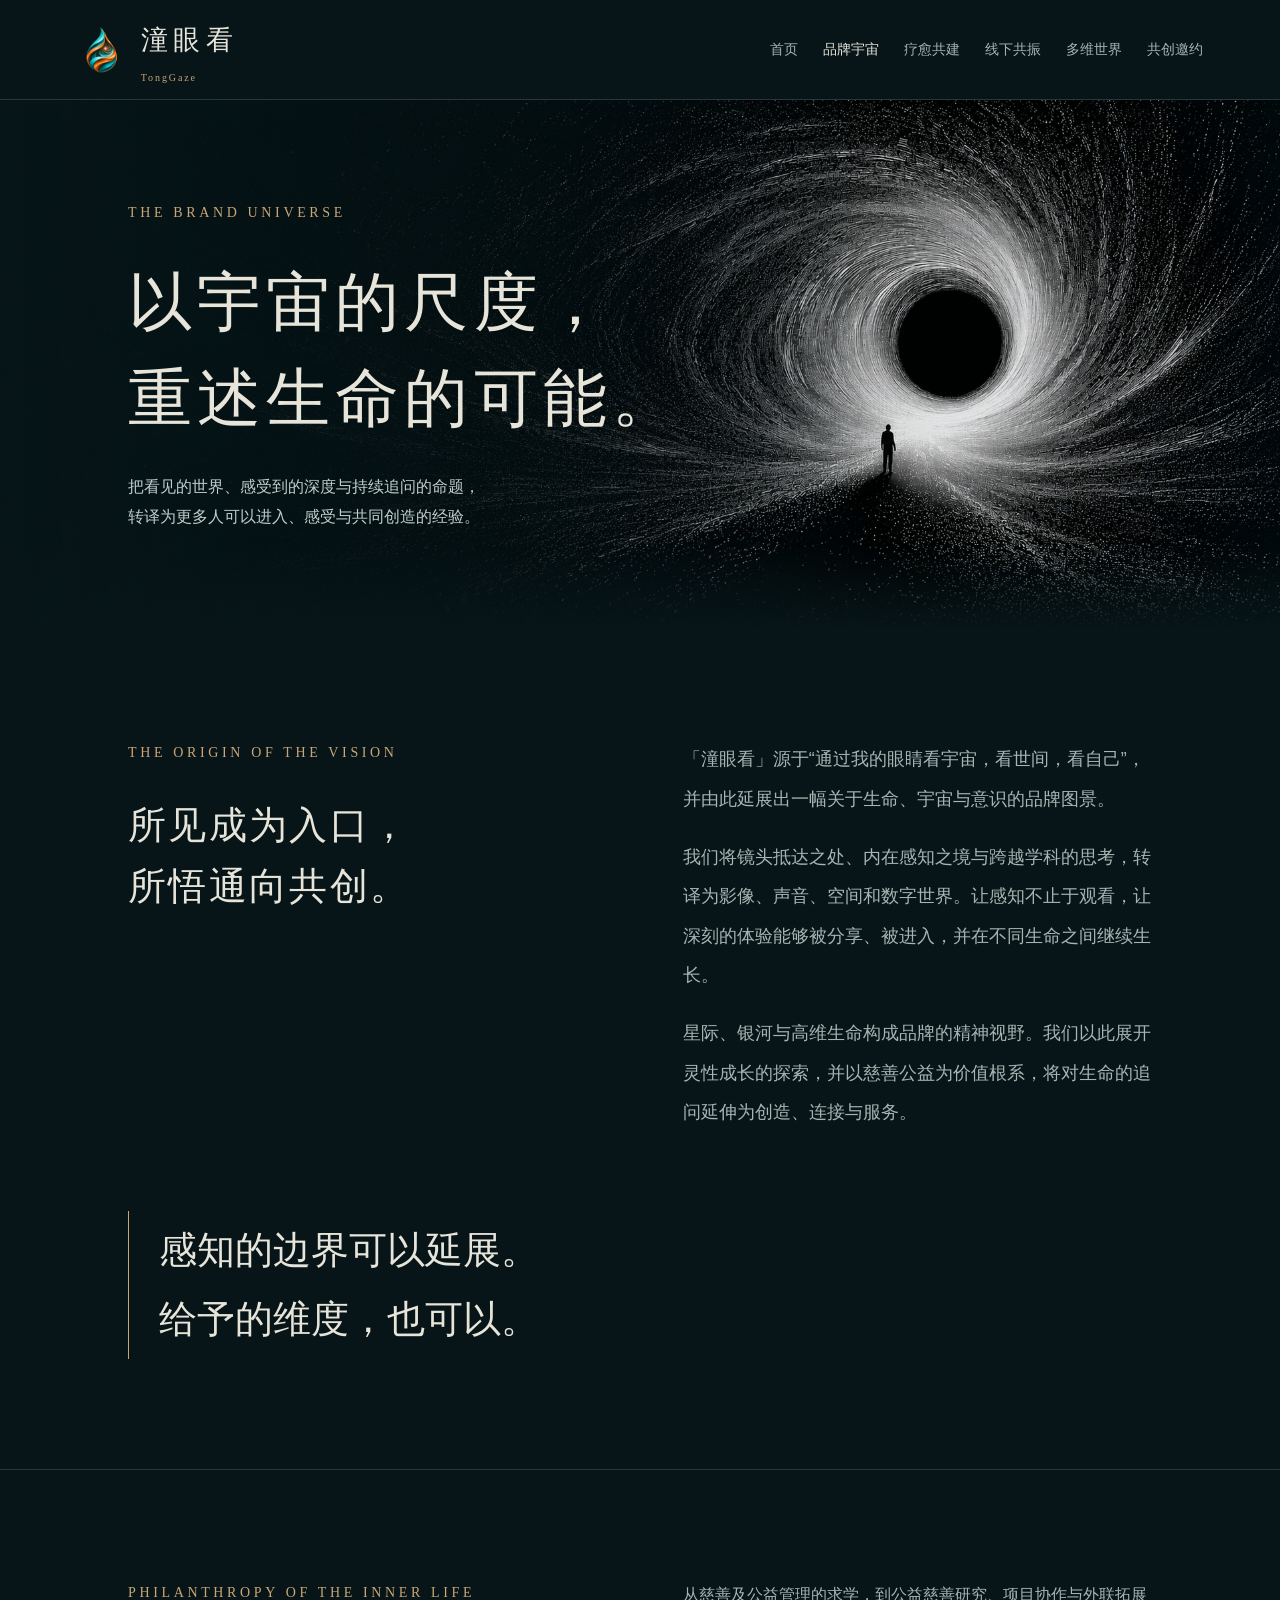
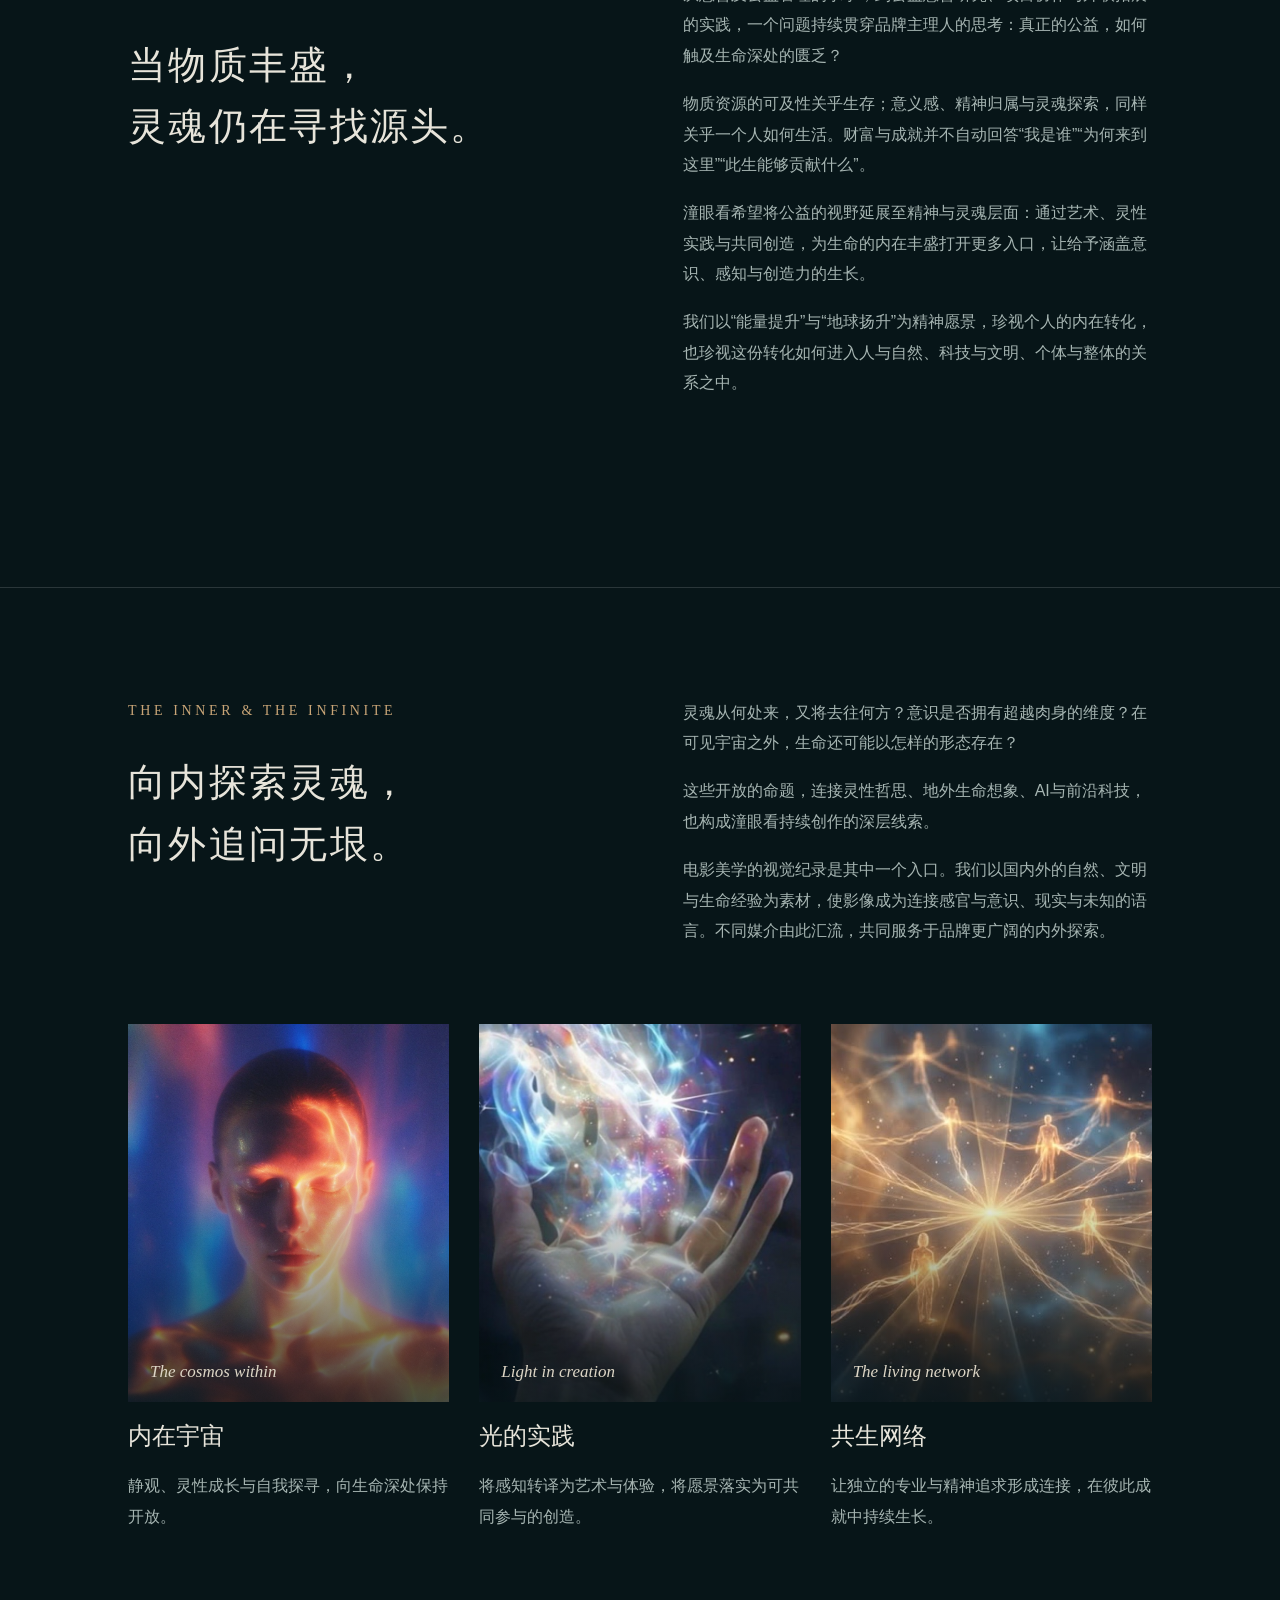
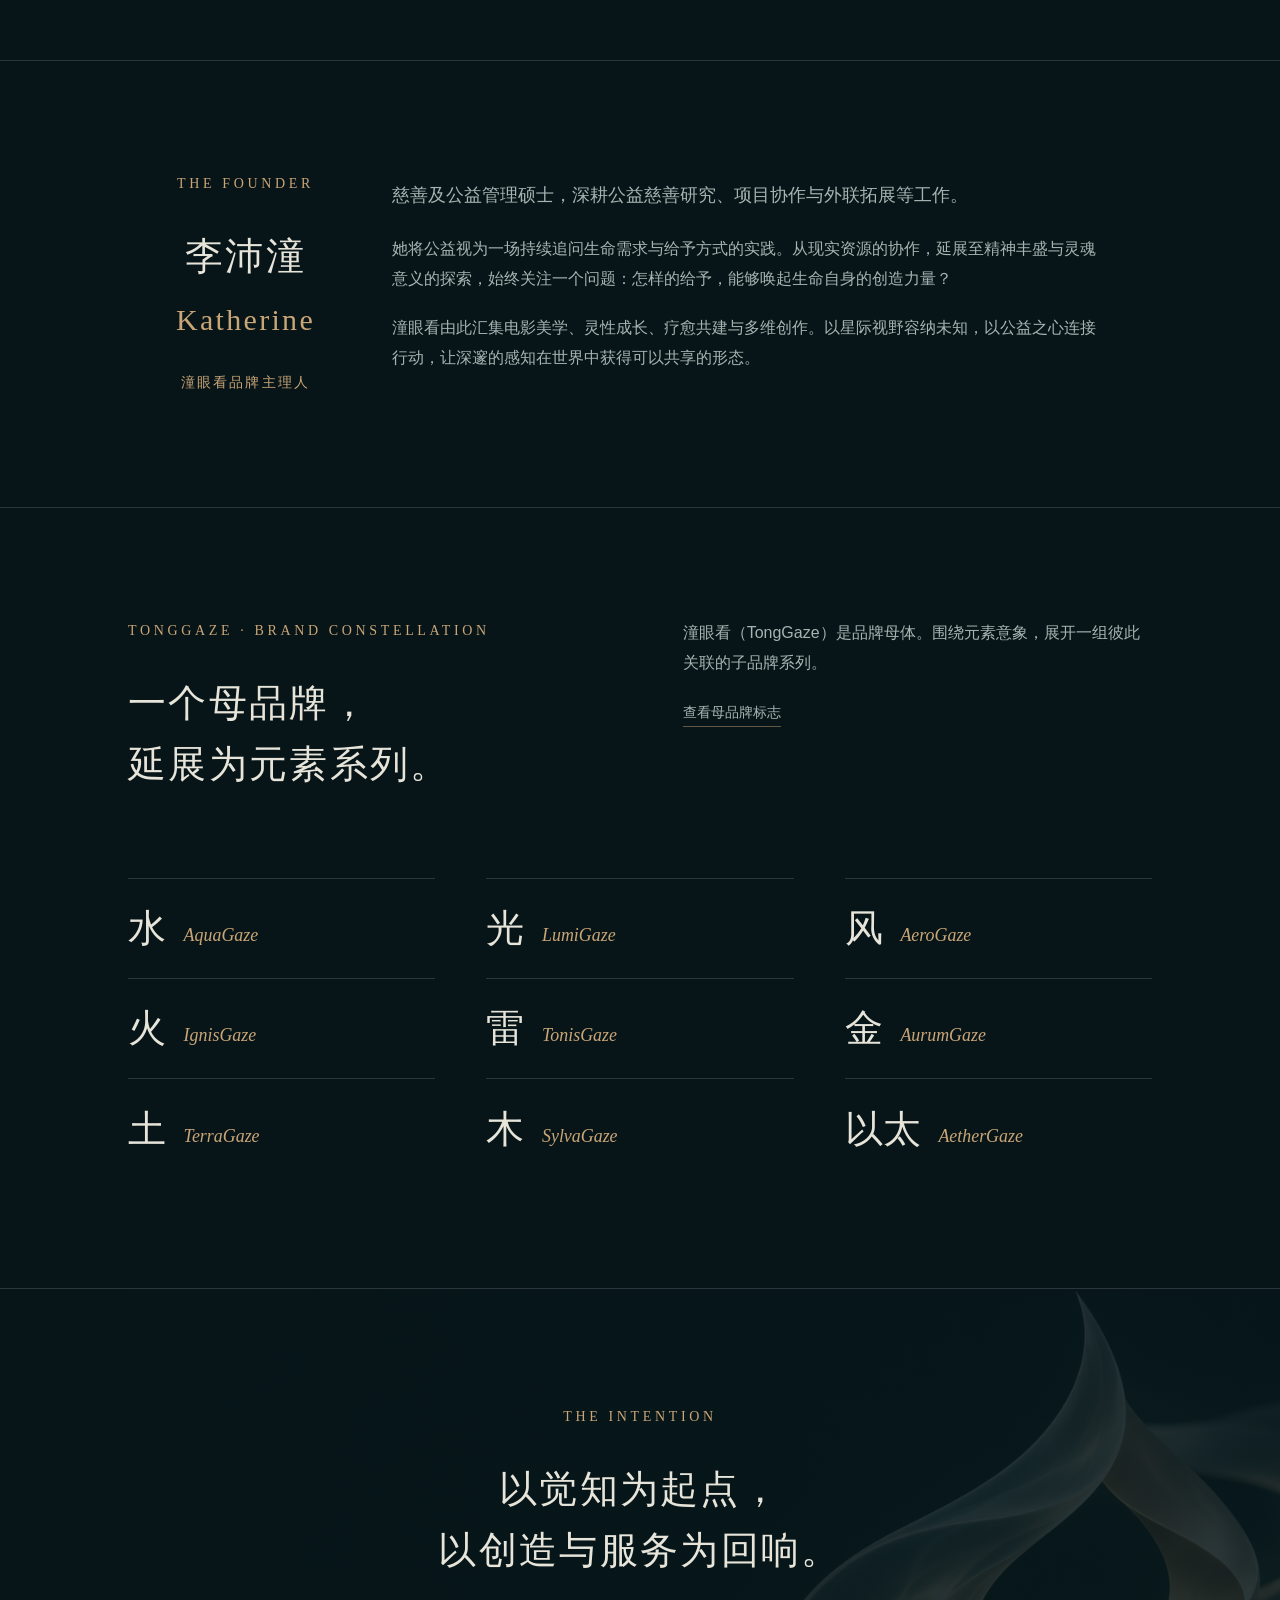
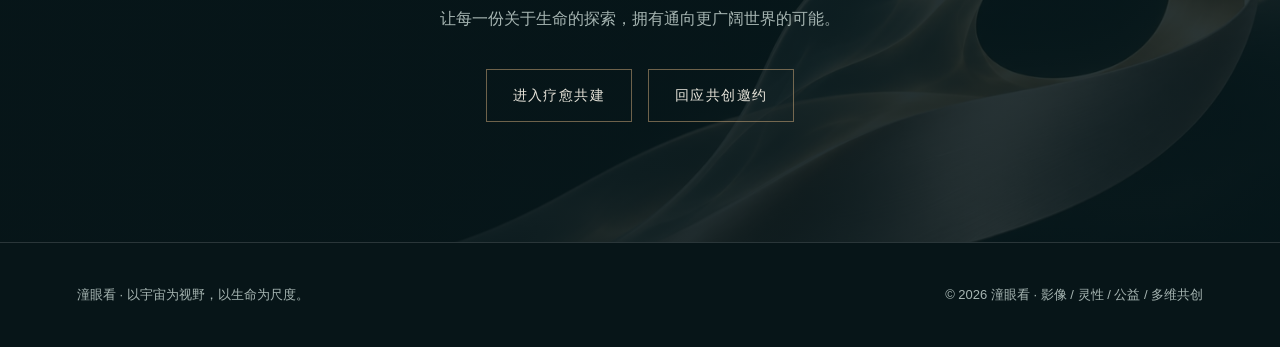
==== commit ba5a7303: "Extend the Brand Universe event horizon into a seamless panoramic hero" ====
--- a/about.html
+++ b/about.html
@@ -1,6 +1,6 @@
 <!DOCTYPE html>
 
-<html lang="zh-CN"><head><meta charset="utf-8"/><meta content="width=device-width,initial-scale=1" name="viewport"/><meta content="#071518" name="theme-color"/><meta content="潼眼看，以宇宙为视野，以生命为尺度。连接电影美学、灵性成长、疗愈共建与多维创作。" name="description"/><title>品牌宇宙｜潼眼看</title><link href="style.css?v=founder-world-2" rel="stylesheet"/><meta content="https://mengl6669-dotcom.github.io/tongyankan/assets/deep-light.webp" property="og:image"/><link href="assets/brand/tonggaze-icon-32.png" rel="icon" sizes="32x32" type="image/png"/><link href="assets/brand/tonggaze-icon-180.png" rel="apple-touch-icon" sizes="180x180"/></head><body><header><a aria-label="潼眼看首页" class="logo" href="index.html"><img alt="" class="brand-mark" height="62" src="assets/brand/tonggaze-mark.png" width="54"/><span class="brand-wordmark">潼眼看<small>TongGaze</small></span></a><button aria-controls="nav" aria-expanded="false" class="menu">目录</button><nav aria-label="主导航" id="nav"><a class="" href="index.html">首页</a><a aria-current="page" class="active" href="about.html">品牌宇宙</a><a class="" href="healing.html">疗愈共建</a><a class="" href="experience.html">线下共振</a><a class="" href="world.html">多维世界</a><a class="" href="collaborate.html">共创邀约</a></nav></header><main><section class="pagehero visual-hero horizon-hero"><div class="pagehero-art"><img alt="一个人站在黑洞前，四周星光向中心汇聚" decoding="async" fetchpriority="high" src="assets/event-horizon.jpg" width="743" height="1320"/></div><div class="eyebrow">The brand universe</div><h1>以宇宙的尺度，<br/>重述生命的可能。</h1><p>把看见的世界、感受到的深度与持续追问的命题，<br/>转译为更多人可以进入、感受与共同创造的经验。</p></section>
+<html lang="zh-CN"><head><meta charset="utf-8"/><meta content="width=device-width,initial-scale=1" name="viewport"/><meta content="#071518" name="theme-color"/><meta content="潼眼看，以宇宙为视野，以生命为尺度。连接电影美学、灵性成长、疗愈共建与多维创作。" name="description"/><title>品牌宇宙｜潼眼看</title><link href="style.css?v=horizon-wide" rel="stylesheet"/><meta content="https://mengl6669-dotcom.github.io/tongyankan/assets/deep-light.webp" property="og:image"/><link href="assets/brand/tonggaze-icon-32.png" rel="icon" sizes="32x32" type="image/png"/><link href="assets/brand/tonggaze-icon-180.png" rel="apple-touch-icon" sizes="180x180"/></head><body><header><a aria-label="潼眼看首页" class="logo" href="index.html"><img alt="" class="brand-mark" height="62" src="assets/brand/tonggaze-mark.png" width="54"/><span class="brand-wordmark">潼眼看<small>TongGaze</small></span></a><button aria-controls="nav" aria-expanded="false" class="menu">目录</button><nav aria-label="主导航" id="nav"><a class="" href="index.html">首页</a><a aria-current="page" class="active" href="about.html">品牌宇宙</a><a class="" href="healing.html">疗愈共建</a><a class="" href="experience.html">线下共振</a><a class="" href="world.html">多维世界</a><a class="" href="collaborate.html">共创邀约</a></nav></header><main><section class="pagehero visual-hero horizon-hero"><div class="pagehero-art"><img alt="一个人站在黑洞前，四周星光向中心汇聚" decoding="async" fetchpriority="high" src="assets/event-horizon-wide.jpg" width="1983" height="793"/></div><div class="eyebrow">The brand universe</div><h1>以宇宙的尺度，<br/>重述生命的可能。</h1><p>把看见的世界、感受到的深度与持续追问的命题，<br/>转译为更多人可以进入、感受与共同创造的经验。</p></section>
 <section class="section"><div class="section-head"><div><div class="eyebrow">The origin of the vision</div><h2>所见成为入口，<br/>所悟通向共创。</h2></div><div class="intro muted"><p>「潼眼看」源于“通过我的眼睛看宇宙，看世间，看自己”，并由此延展出一幅关于生命、宇宙与意识的品牌图景。</p><p>我们将镜头抵达之处、内在感知之境与跨越学科的思考，转译为影像、声音、空间和数字世界。让感知不止于观看，让深刻的体验能够被分享、被进入，并在不同生命之间继续生长。</p><p>星际、银河与高维生命构成品牌的精神视野。我们以此展开灵性成长的探索，并以慈善公益为价值根系，将对生命的追问延伸为创造、连接与服务。</p></div></div><div class="manifesto"><p class="quote">感知的边界可以延展。<br/>给予的维度，也可以。</p></div></section>
 <section class="section"><div class="section-head"><div><div class="eyebrow">Philanthropy of the inner life</div><h2>当物质丰盛，<br/>灵魂仍在寻找源头。</h2></div><div class="muted"><p>从慈善及公益管理的求学，到公益慈善研究、项目协作与外联拓展的实践，一个问题持续贯穿品牌主理人的思考：真正的公益，如何触及生命深处的匮乏？</p><p>物质资源的可及性关乎生存；意义感、精神归属与灵魂探索，同样关乎一个人如何生活。财富与成就并不自动回答“我是谁”“为何来到这里”“此生能够贡献什么”。</p><p>潼眼看希望将公益的视野延展至精神与灵魂层面：通过艺术、灵性实践与共同创造，为生命的内在丰盛打开更多入口，让给予涵盖意识、感知与创造力的生长。</p><p>我们以“能量提升”与“地球扬升”为精神愿景，珍视个人的内在转化，也珍视这份转化如何进入人与自然、科技与文明、个体与整体的关系之中。</p></div></div></section>
 <section class="section" id="vision"><div class="section-head"><div><div class="eyebrow">The inner &amp; the infinite</div><h2>向内探索灵魂，<br/>向外追问无垠。</h2></div><div class="muted"><p>灵魂从何处来，又将去往何方？意识是否拥有超越肉身的维度？在可见宇宙之外，生命还可能以怎样的形态存在？</p><p>这些开放的命题，连接灵性哲思、地外生命想象、AI与前沿科技，也构成潼眼看持续创作的深层线索。</p><p>电影美学的视觉纪录是其中一个入口。我们以国内外的自然、文明与生命经验为素材，使影像成为连接感官与意识、现实与未知的语言。不同媒介由此汇流，共同服务于品牌更广阔的内外探索。</p></div></div><div class="triptych"><div class="card"><div class="art photo-art"><img alt="蓝紫色光影中闭目的人像，金光勾勒出面部与锁骨" decoding="async" loading="lazy" src="assets/inner-cosmos-portrait.jpg" width="900" height="1350"/><em>The cosmos within</em></div><h3>内在宇宙</h3><p>静观、灵性成长与自我探寻，向生命深处保持开放。</p></div><div class="card"><div class="art photo-art"><img alt="张开的手掌托起一束星光" decoding="async" loading="lazy" src="assets/light-in-palm.jpg" width="692" height="1200"/><em>Light in creation</em></div><h3>光的实践</h3><p>将感知转译为艺术与体验，将愿景落实为可共同参与的创造。</p></div><div class="card"><div class="art photo-art"><img alt="光与生命彼此连接的共生网络意象" class="" decoding="async" height="892" loading="lazy" sizes="(max-width: 760px) 100vw, 55vw" src="assets/creator-network.jpg" width="1600"/><em>The living network</em></div><h3>共生网络</h3><p>让独立的专业与精神追求形成连接，在彼此成就中持续生长。</p></div></div></section>
--- a/style.css
+++ b/style.css
@@ -61,24 +61,23 @@
 }
 .master-brand-lockup{display:grid;grid-template-columns:minmax(180px,260px) 1fr;gap:clamp(28px,6vw,80px);align-items:center;max-width:1080px;margin:72px auto;padding:0 6vw}.master-brand-lockup img{width:100%;height:auto;display:block;border:1px solid var(--line)}.master-brand-name{font:clamp(28px,3vw,42px)/1.4 'Songti SC','Noto Serif CJK SC',serif;letter-spacing:.1em;margin:0 0 18px;color:var(--paper)}.master-brand-hero .master-logo-image{max-width:420px;border:1px solid var(--line)}@media(max-width:760px){.master-brand-lockup{grid-template-columns:1fr;max-width:420px;text-align:center}.master-brand-lockup img{max-width:240px;margin:0 auto}.master-brand-hero{grid-template-columns:1fr;min-height:auto;padding:60px 8vw}.master-brand-hero .master-logo-image{max-width:320px}}
 .horizon-hero .pagehero-art {
-  overflow: hidden;
-  background: linear-gradient(90deg, var(--bg), #030709 55%);
+  inset: 0;
 }
 .horizon-hero .pagehero-art img {
-  position: absolute;
-  inset: -22% 0;
-  height: 144%;
-  object-fit: contain;
-  object-position: center;
-  mask-image: linear-gradient(90deg, transparent, black 20%, black 82%, transparent);
+  object-fit: cover;
+  object-position: 73% 52%;
+  opacity: .9;
+}
+.horizon-hero .pagehero-art:after {
+  background: linear-gradient(90deg, #071518cc, #07151855 45%, transparent 68%),
+              linear-gradient(0deg, var(--bg), transparent 16%);
 }
 .brand-series-card { flex-wrap: nowrap; }
 @media (max-width: 760px) {
-  .horizon-hero { padding-bottom: min(68vw, 340px); }
-  .horizon-hero .pagehero-art { inset: auto 0 0; height: min(68vw, 340px); }
-  .horizon-hero .pagehero-art img { opacity: .88; }
+  .horizon-hero { padding-bottom: min(72vw, 340px); }
+  .horizon-hero .pagehero-art { inset: auto 0 0; height: min(72vw, 340px); }
   .horizon-hero .pagehero-art:after {
-    background: linear-gradient(var(--bg), transparent 20%, transparent 85%, var(--bg));
+    background: linear-gradient(var(--bg), transparent 24%, transparent 80%, var(--bg));
   }
 }
 
@@ -118,3 +117,34 @@
     mask-image: linear-gradient(transparent, black 24%);
   }
 }
+
+.creation-fields-head {
+  position: relative;
+  isolation: isolate;
+  align-items: center;
+  grid-template-columns: 1fr 1.2fr;
+  gap: clamp(24px, 5vw, 80px);
+  min-height: clamp(240px, 23vw, 350px);
+}
+.creation-fields-head::before {
+  content: "";
+  position: absolute;
+  z-index: -1;
+  inset: 0 0 0 auto;
+  width: 29%;
+  background: url("assets/i-am.jpg") center 43% / cover no-repeat;
+  opacity: .85;
+  mask-image: radial-gradient(ellipse closest-side, black 32%, transparent 100%);
+}
+.creation-fields-head .muted {
+  max-width: 24em;
+  margin: 0;
+  padding-right: 1em;
+  width: 65%;
+}
+@media (max-width: 760px) {
+  .creation-fields-head { grid-template-columns: 1fr; gap: 16px; }
+  .creation-fields-head::before { width: 46%; height: 170px; inset: 12px 0 auto auto; }
+  .creation-fields-head h2 { max-width: 60%; }
+  .creation-fields-head .muted { width: auto; }
+}
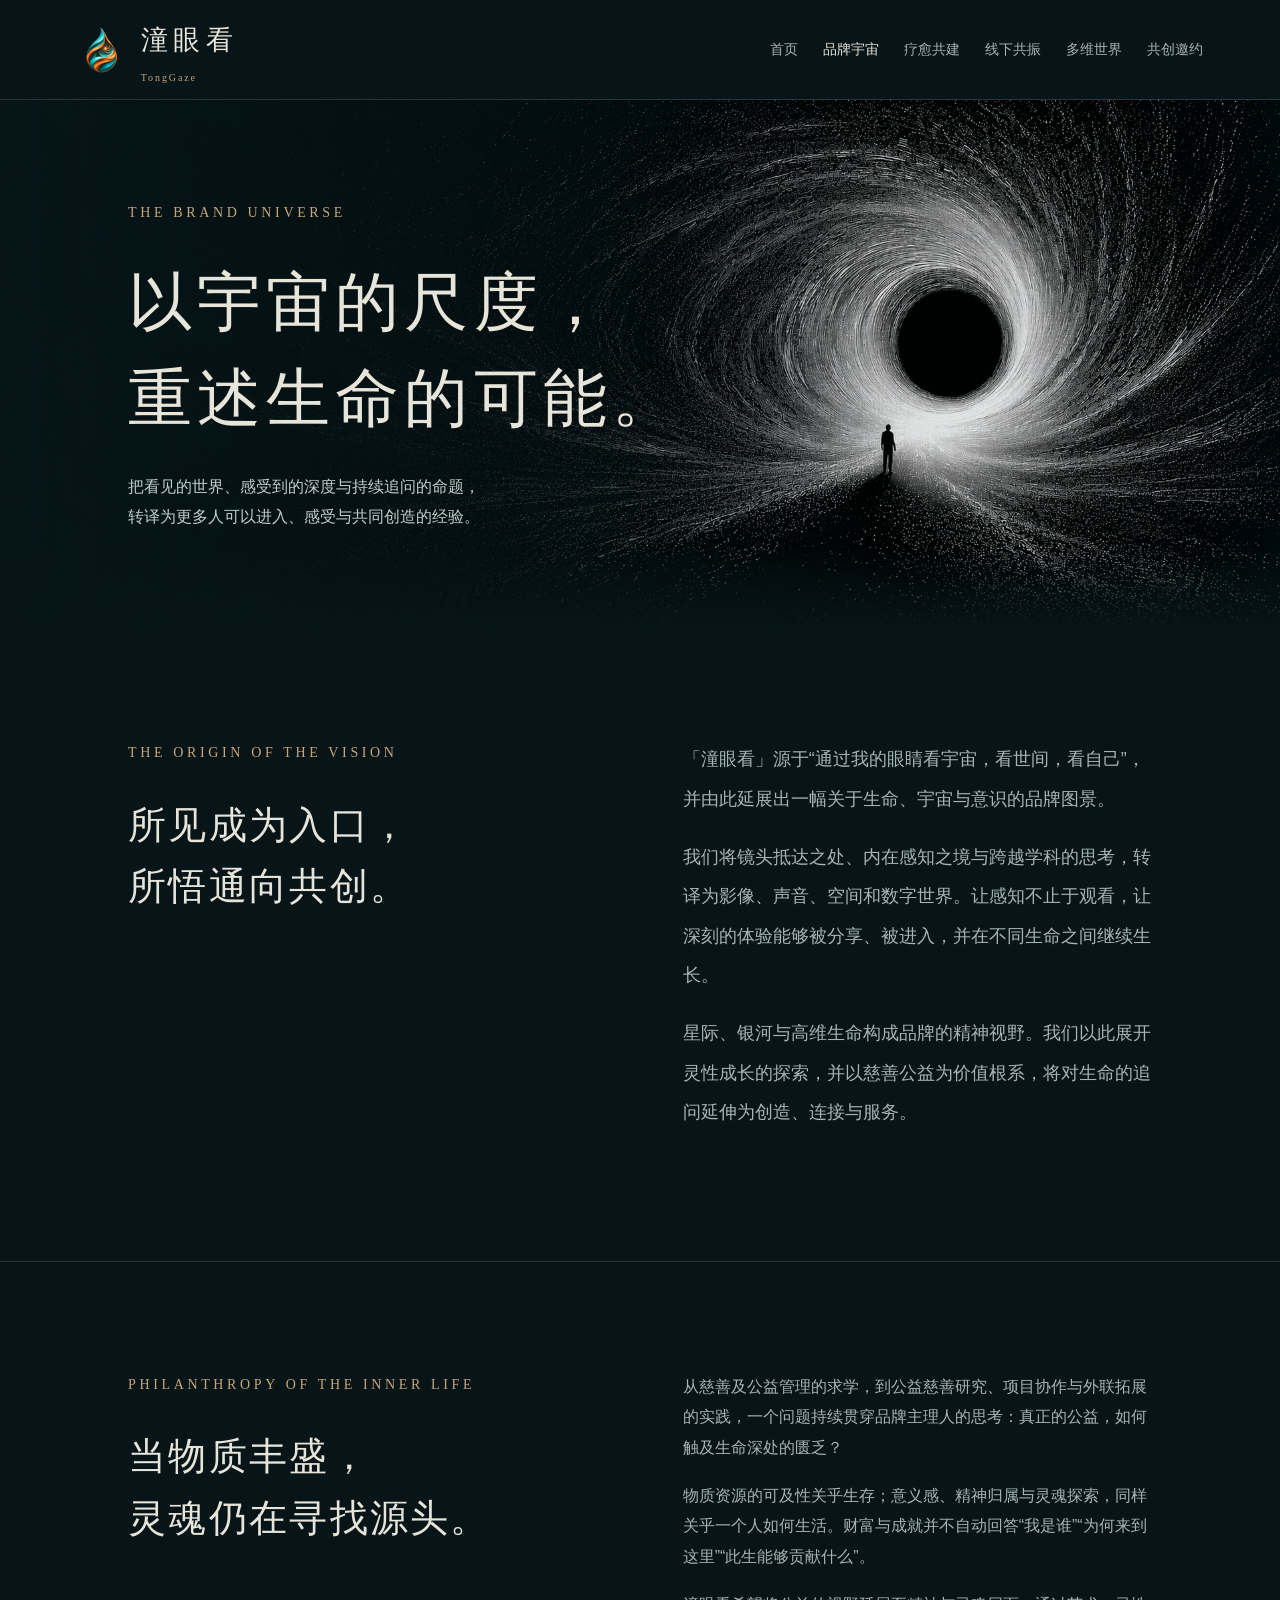
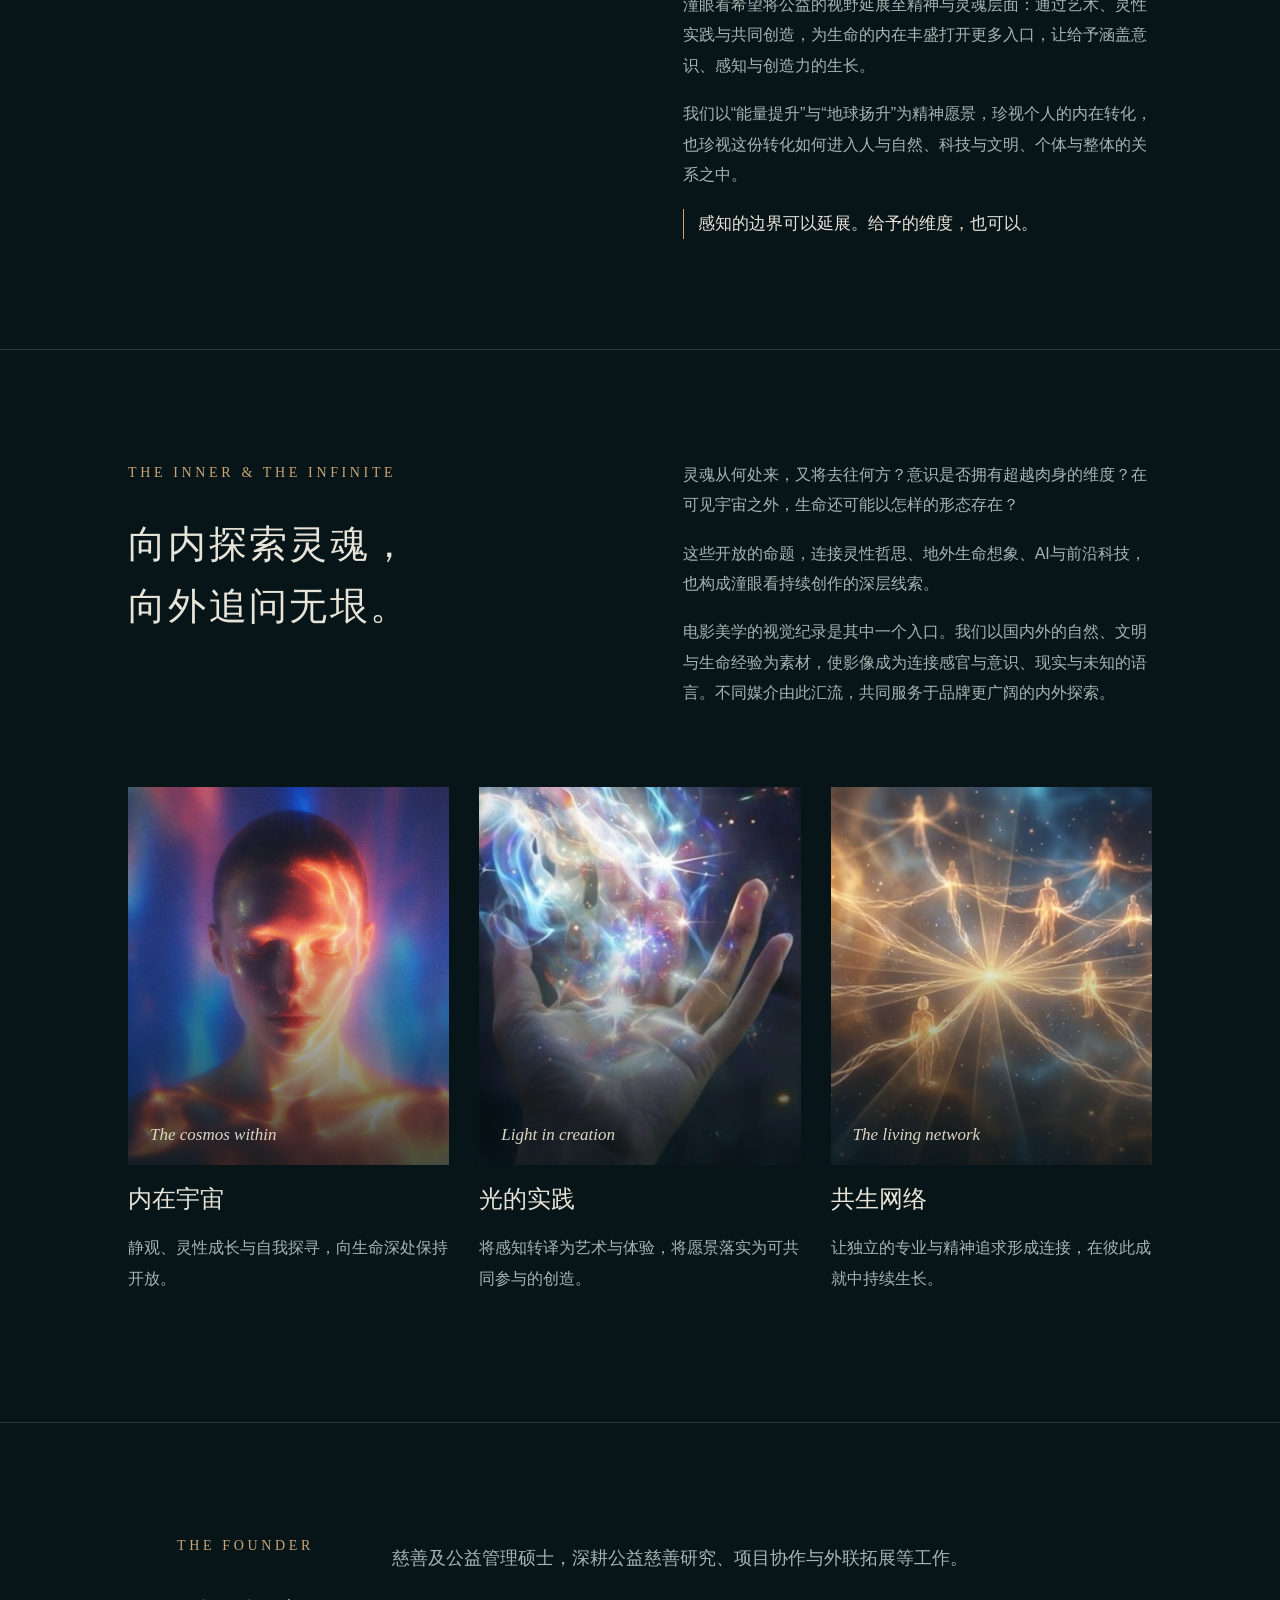
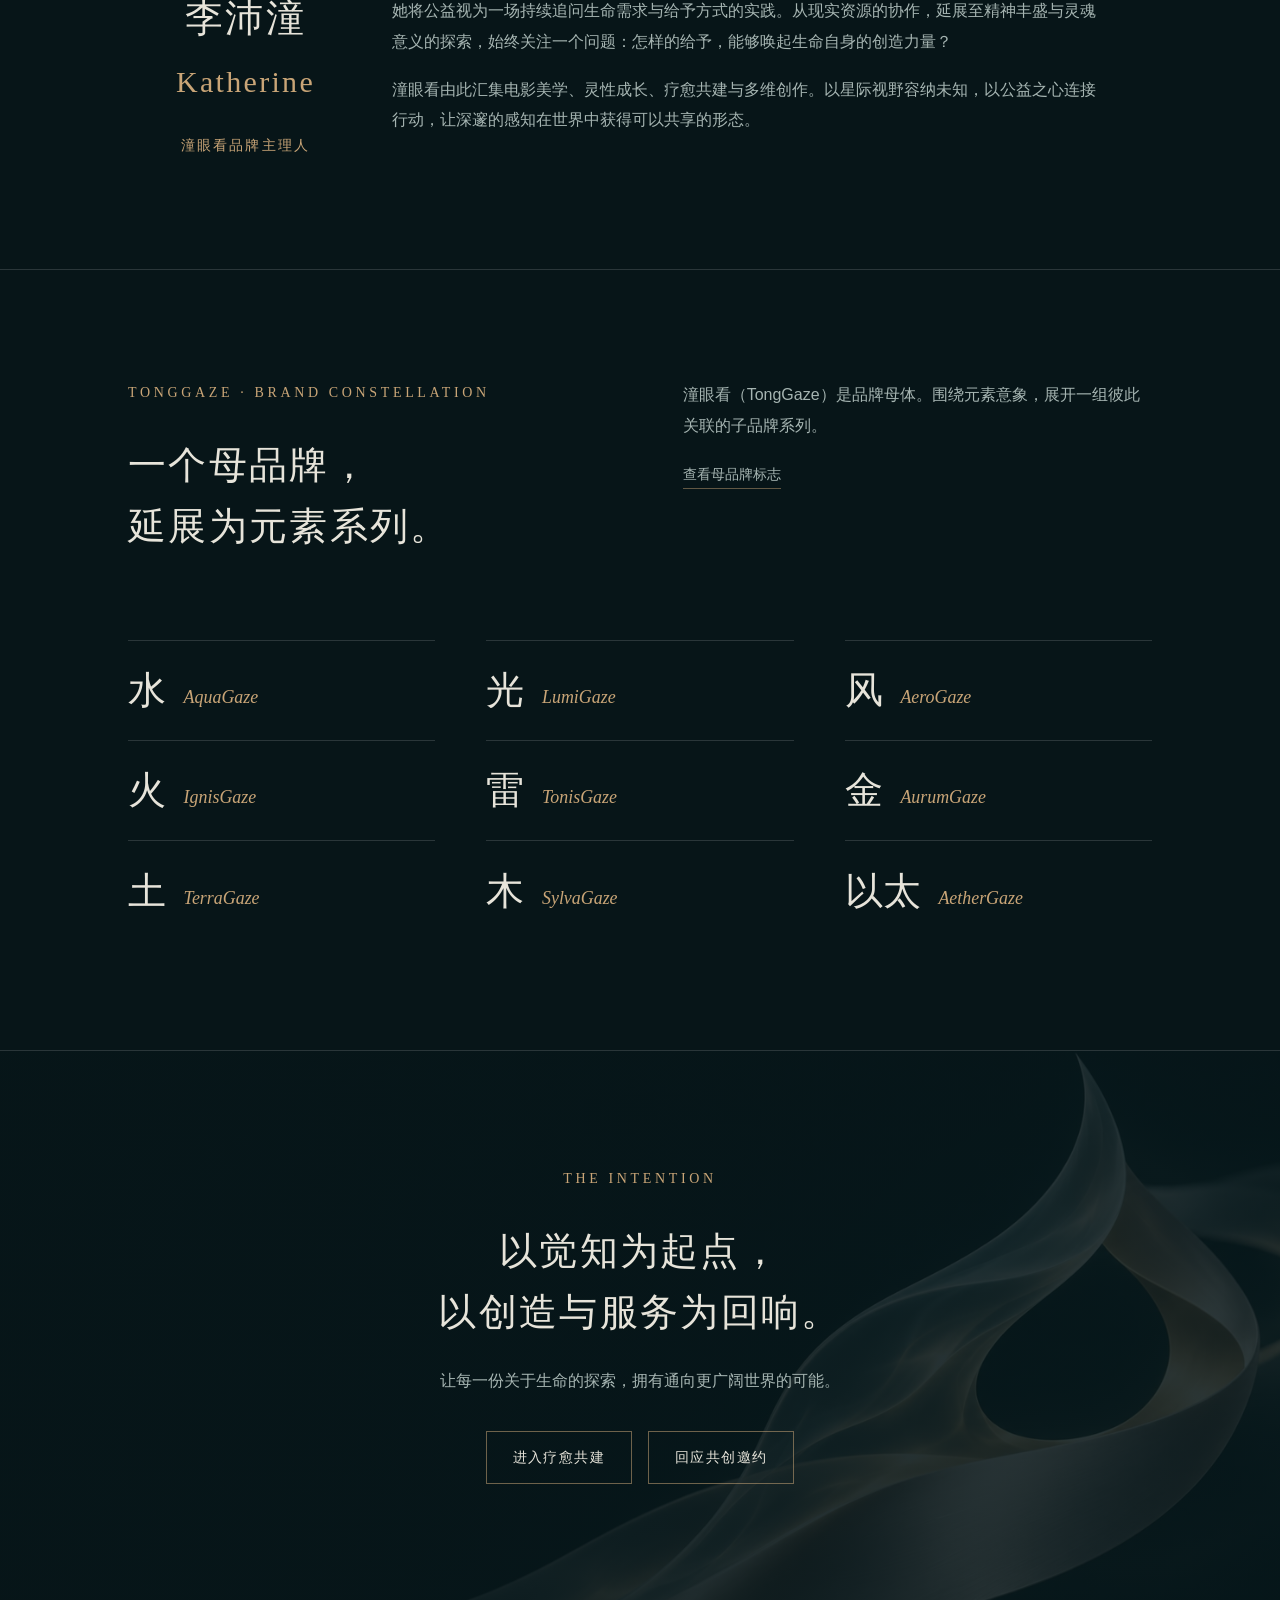
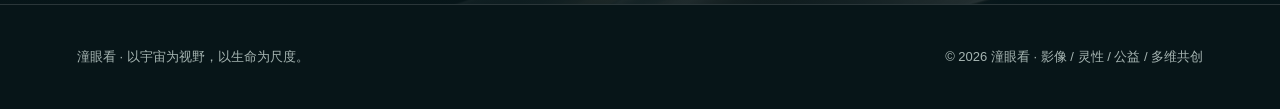
==== commit 38fea9d6: "Move the giving reflection below the philanthropy text and illustrate the healing invitation" ====
--- a/about.html
+++ b/about.html
@@ -1,7 +1,7 @@
 <!DOCTYPE html>
 
-<html lang="zh-CN"><head><meta charset="utf-8"/><meta content="width=device-width,initial-scale=1" name="viewport"/><meta content="#071518" name="theme-color"/><meta content="潼眼看，以宇宙为视野，以生命为尺度。连接电影美学、灵性成长、疗愈共建与多维创作。" name="description"/><title>品牌宇宙｜潼眼看</title><link href="style.css?v=horizon-wide" rel="stylesheet"/><meta content="https://mengl6669-dotcom.github.io/tongyankan/assets/deep-light.webp" property="og:image"/><link href="assets/brand/tonggaze-icon-32.png" rel="icon" sizes="32x32" type="image/png"/><link href="assets/brand/tonggaze-icon-180.png" rel="apple-touch-icon" sizes="180x180"/></head><body><header><a aria-label="潼眼看首页" class="logo" href="index.html"><img alt="" class="brand-mark" height="62" src="assets/brand/tonggaze-mark.png" width="54"/><span class="brand-wordmark">潼眼看<small>TongGaze</small></span></a><button aria-controls="nav" aria-expanded="false" class="menu">目录</button><nav aria-label="主导航" id="nav"><a class="" href="index.html">首页</a><a aria-current="page" class="active" href="about.html">品牌宇宙</a><a class="" href="healing.html">疗愈共建</a><a class="" href="experience.html">线下共振</a><a class="" href="world.html">多维世界</a><a class="" href="collaborate.html">共创邀约</a></nav></header><main><section class="pagehero visual-hero horizon-hero"><div class="pagehero-art"><img alt="一个人站在黑洞前，四周星光向中心汇聚" decoding="async" fetchpriority="high" src="assets/event-horizon-wide.jpg" width="1983" height="793"/></div><div class="eyebrow">The brand universe</div><h1>以宇宙的尺度，<br/>重述生命的可能。</h1><p>把看见的世界、感受到的深度与持续追问的命题，<br/>转译为更多人可以进入、感受与共同创造的经验。</p></section>
-<section class="section"><div class="section-head"><div><div class="eyebrow">The origin of the vision</div><h2>所见成为入口，<br/>所悟通向共创。</h2></div><div class="intro muted"><p>「潼眼看」源于“通过我的眼睛看宇宙，看世间，看自己”，并由此延展出一幅关于生命、宇宙与意识的品牌图景。</p><p>我们将镜头抵达之处、内在感知之境与跨越学科的思考，转译为影像、声音、空间和数字世界。让感知不止于观看，让深刻的体验能够被分享、被进入，并在不同生命之间继续生长。</p><p>星际、银河与高维生命构成品牌的精神视野。我们以此展开灵性成长的探索，并以慈善公益为价值根系，将对生命的追问延伸为创造、连接与服务。</p></div></div><div class="manifesto"><p class="quote">感知的边界可以延展。<br/>给予的维度，也可以。</p></div></section>
-<section class="section"><div class="section-head"><div><div class="eyebrow">Philanthropy of the inner life</div><h2>当物质丰盛，<br/>灵魂仍在寻找源头。</h2></div><div class="muted"><p>从慈善及公益管理的求学，到公益慈善研究、项目协作与外联拓展的实践，一个问题持续贯穿品牌主理人的思考：真正的公益，如何触及生命深处的匮乏？</p><p>物质资源的可及性关乎生存；意义感、精神归属与灵魂探索，同样关乎一个人如何生活。财富与成就并不自动回答“我是谁”“为何来到这里”“此生能够贡献什么”。</p><p>潼眼看希望将公益的视野延展至精神与灵魂层面：通过艺术、灵性实践与共同创造，为生命的内在丰盛打开更多入口，让给予涵盖意识、感知与创造力的生长。</p><p>我们以“能量提升”与“地球扬升”为精神愿景，珍视个人的内在转化，也珍视这份转化如何进入人与自然、科技与文明、个体与整体的关系之中。</p></div></div></section>
+<html lang="zh-CN"><head><meta charset="utf-8"/><meta content="width=device-width,initial-scale=1" name="viewport"/><meta content="#071518" name="theme-color"/><meta content="潼眼看，以宇宙为视野，以生命为尺度。连接电影美学、灵性成长、疗愈共建与多维创作。" name="description"/><title>品牌宇宙｜潼眼看</title><link href="style.css?v=shared-light" rel="stylesheet"/><meta content="https://mengl6669-dotcom.github.io/tongyankan/assets/deep-light.webp" property="og:image"/><link href="assets/brand/tonggaze-icon-32.png" rel="icon" sizes="32x32" type="image/png"/><link href="assets/brand/tonggaze-icon-180.png" rel="apple-touch-icon" sizes="180x180"/></head><body><header><a aria-label="潼眼看首页" class="logo" href="index.html"><img alt="" class="brand-mark" height="62" src="assets/brand/tonggaze-mark.png" width="54"/><span class="brand-wordmark">潼眼看<small>TongGaze</small></span></a><button aria-controls="nav" aria-expanded="false" class="menu">目录</button><nav aria-label="主导航" id="nav"><a class="" href="index.html">首页</a><a aria-current="page" class="active" href="about.html">品牌宇宙</a><a class="" href="healing.html">疗愈共建</a><a class="" href="experience.html">线下共振</a><a class="" href="world.html">多维世界</a><a class="" href="collaborate.html">共创邀约</a></nav></header><main><section class="pagehero visual-hero horizon-hero"><div class="pagehero-art"><img alt="一个人站在黑洞前，四周星光向中心汇聚" decoding="async" fetchpriority="high" src="assets/event-horizon-wide.jpg" width="1983" height="793"/></div><div class="eyebrow">The brand universe</div><h1>以宇宙的尺度，<br/>重述生命的可能。</h1><p>把看见的世界、感受到的深度与持续追问的命题，<br/>转译为更多人可以进入、感受与共同创造的经验。</p></section>
+<section class="section origin-section"><div class="section-head"><div><div class="eyebrow">The origin of the vision</div><h2>所见成为入口，<br/>所悟通向共创。</h2></div><div class="intro muted"><p>「潼眼看」源于“通过我的眼睛看宇宙，看世间，看自己”，并由此延展出一幅关于生命、宇宙与意识的品牌图景。</p><p>我们将镜头抵达之处、内在感知之境与跨越学科的思考，转译为影像、声音、空间和数字世界。让感知不止于观看，让深刻的体验能够被分享、被进入，并在不同生命之间继续生长。</p><p>星际、银河与高维生命构成品牌的精神视野。我们以此展开灵性成长的探索，并以慈善公益为价值根系，将对生命的追问延伸为创造、连接与服务。</p></div></div></section>
+<section class="section" id="inner-philanthropy"><div class="section-head"><div><div class="eyebrow">Philanthropy of the inner life</div><h2>当物质丰盛，<br/>灵魂仍在寻找源头。</h2></div><div class="muted"><p>从慈善及公益管理的求学，到公益慈善研究、项目协作与外联拓展的实践，一个问题持续贯穿品牌主理人的思考：真正的公益，如何触及生命深处的匮乏？</p><p>物质资源的可及性关乎生存；意义感、精神归属与灵魂探索，同样关乎一个人如何生活。财富与成就并不自动回答“我是谁”“为何来到这里”“此生能够贡献什么”。</p><p>潼眼看希望将公益的视野延展至精神与灵魂层面：通过艺术、灵性实践与共同创造，为生命的内在丰盛打开更多入口，让给予涵盖意识、感知与创造力的生长。</p><p>我们以“能量提升”与“地球扬升”为精神愿景，珍视个人的内在转化，也珍视这份转化如何进入人与自然、科技与文明、个体与整体的关系之中。</p><p class="giving-reflection"><span>感知的边界可以延展。</span><span>给予的维度，也可以。</span></p></div></div></section>
 <section class="section" id="vision"><div class="section-head"><div><div class="eyebrow">The inner &amp; the infinite</div><h2>向内探索灵魂，<br/>向外追问无垠。</h2></div><div class="muted"><p>灵魂从何处来，又将去往何方？意识是否拥有超越肉身的维度？在可见宇宙之外，生命还可能以怎样的形态存在？</p><p>这些开放的命题，连接灵性哲思、地外生命想象、AI与前沿科技，也构成潼眼看持续创作的深层线索。</p><p>电影美学的视觉纪录是其中一个入口。我们以国内外的自然、文明与生命经验为素材，使影像成为连接感官与意识、现实与未知的语言。不同媒介由此汇流，共同服务于品牌更广阔的内外探索。</p></div></div><div class="triptych"><div class="card"><div class="art photo-art"><img alt="蓝紫色光影中闭目的人像，金光勾勒出面部与锁骨" decoding="async" loading="lazy" src="assets/inner-cosmos-portrait.jpg" width="900" height="1350"/><em>The cosmos within</em></div><h3>内在宇宙</h3><p>静观、灵性成长与自我探寻，向生命深处保持开放。</p></div><div class="card"><div class="art photo-art"><img alt="张开的手掌托起一束星光" decoding="async" loading="lazy" src="assets/light-in-palm.jpg" width="692" height="1200"/><em>Light in creation</em></div><h3>光的实践</h3><p>将感知转译为艺术与体验，将愿景落实为可共同参与的创造。</p></div><div class="card"><div class="art photo-art"><img alt="光与生命彼此连接的共生网络意象" class="" decoding="async" height="892" loading="lazy" sizes="(max-width: 760px) 100vw, 55vw" src="assets/creator-network.jpg" width="1600"/><em>The living network</em></div><h3>共生网络</h3><p>让独立的专业与精神追求形成连接，在彼此成就中持续生长。</p></div></div></section>
 <section class="section" id="founder"><div class="section-head founder-layout"><div class="founder-identity"><div class="eyebrow">The founder</div><h2>李沛潼<br/><span style="font-family:Georgia,serif;font-size:30px;color:var(--gold)">Katherine</span></h2><div class="starword">潼眼看品牌主理人</div></div><div class="muted"><p class="intro">慈善及公益管理硕士，深耕公益慈善研究、项目协作与外联拓展等工作。</p><p>她将公益视为一场持续追问生命需求与给予方式的实践。从现实资源的协作，延展至精神丰盛与灵魂意义的探索，始终关注一个问题：怎样的给予，能够唤起生命自身的创造力量？</p><p>潼眼看由此汇集电影美学、灵性成长、疗愈共建与多维创作。以星际视野容纳未知，以公益之心连接行动，让深邃的感知在世界中获得可以共享的形态。</p></div></div></section><section class="section brand-constellation" id="constellation"><div class="section-head"><div><div class="eyebrow">TongGaze · Brand constellation</div><h2>一个母品牌，<br/>延展为元素系列。</h2></div><div class="muted"><p>潼眼看（TongGaze）是品牌母体。围绕元素意象，展开一组彼此关联的子品牌系列。</p><a class="textlink" href="brand.html">查看母品牌标志</a></div></div><div class="brand-series-grid"><article class="brand-series-card"><h3>水</h3><span lang="en">AquaGaze</span></article><article class="brand-series-card"><h3>光</h3><span lang="en">LumiGaze</span></article><article class="brand-series-card"><h3>风</h3><span lang="en">AeroGaze</span></article><article class="brand-series-card"><h3>火</h3><span lang="en">IgnisGaze</span></article><article class="brand-series-card"><h3>雷</h3><span lang="en">TonisGaze</span></article><article class="brand-series-card"><h3>金</h3><span lang="en">AurumGaze</span></article><article class="brand-series-card"><h3>土</h3><span lang="en">TerraGaze</span></article><article class="brand-series-card"><h3>木</h3><span lang="en">SylvaGaze</span></article><article class="brand-series-card"><h3>以太</h3><span lang="en">AetherGaze</span></article></div></section><section class="closing brand-closing"><div class="eyebrow">The intention</div><h2>以觉知为起点，<br/>以创造与服务为回响。</h2><p>让每一份关于生命的探索，拥有通向更广阔世界的可能。</p><a class="button" href="healing.html">进入疗愈共建</a><a class="button" href="collaborate.html">回应共创邀约</a></section></main><footer><span>潼眼看 · 以宇宙为视野，以生命为尺度。</span><span>© 2026 潼眼看 · 影像 / 灵性 / 公益 / 多维共创</span></footer><script src="app.js"></script></body></html>
--- a/style.css
+++ b/style.css
@@ -119,32 +119,103 @@
 }
 
 .creation-fields-head {
-  position: relative;
-  isolation: isolate;
+  display: grid;
+  grid-template-columns: minmax(0, 1fr) minmax(140px, .72fr) minmax(0, 1fr);
+  grid-template-areas: "title light description";
   align-items: center;
-  grid-template-columns: 1fr 1.2fr;
-  gap: clamp(24px, 5vw, 80px);
-  min-height: clamp(240px, 23vw, 350px);
-}
+  gap: clamp(20px, 3vw, 54px);
+}
+.creation-fields-head > div { grid-area: title; }
 .creation-fields-head::before {
   content: "";
-  position: absolute;
-  z-index: -1;
-  inset: 0 0 0 auto;
-  width: 29%;
-  background: url("assets/i-am.jpg") center 43% / cover no-repeat;
-  opacity: .85;
-  mask-image: radial-gradient(ellipse closest-side, black 32%, transparent 100%);
-}
-.creation-fields-head .muted {
-  max-width: 24em;
-  margin: 0;
-  padding-right: 1em;
-  width: 65%;
-}
-@media (max-width: 760px) {
-  .creation-fields-head { grid-template-columns: 1fr; gap: 16px; }
-  .creation-fields-head::before { width: 46%; height: 170px; inset: 12px 0 auto auto; }
-  .creation-fields-head h2 { max-width: 60%; }
-  .creation-fields-head .muted { width: auto; }
-}
+  grid-area: light;
+  justify-self: center;
+  width: min(100%, clamp(160px, 18vw, 244px));
+  aspect-ratio: 2 / 3;
+  background: url("assets/i-am.jpg") center / 100% 100% no-repeat;
+  mix-blend-mode: lighten;
+  mask-image:
+    radial-gradient(ellipse 50% 54% at 50% 46%, black 49%, transparent 100%),
+    radial-gradient(ellipse 49% 19% at 50% 84%, black 64%, transparent 100%);
+}
+.creation-fields-head .muted { grid-area: description; margin: 0; text-wrap: pretty; }
+.hero.has-photograph .hero-photograph { inset: 0; }
+.hero.has-photograph .hero-photograph img { object-position: 78% 52%; }
+.hero.has-photograph::after {
+  background: linear-gradient(90deg, #07151899, transparent 65%), linear-gradient(0deg, var(--bg), transparent 15%);
+}
+@media (max-width: 760px) {
+  .creation-fields-head {
+    grid-template-columns: 1fr;
+    grid-template-areas: "title" "light" "description";
+    text-align: center;
+    gap: 14px;
+  }
+  .creation-fields-head::before { width: 150px; }
+  .hero.has-photograph::after { background: linear-gradient(90deg, #071518d9, #07151844), linear-gradient(0deg, var(--bg), transparent 25%); }
+}
+
+/* Panoramic scenes for the world invitation, audience and healing sections. */
+.reach-scene, .salon-scene {
+  --edge: linear-gradient(0deg, var(--bg), transparent 16%, transparent 85%, var(--bg));
+  background: var(--edge), var(--shade), var(--scene) var(--focus) / cover no-repeat;
+}
+.closing.reach-scene {
+  --scene: url("assets/reach-wide.jpg");
+  --focus: 68% center;
+  --shade: linear-gradient(90deg, #071518ab, transparent 73%);
+  text-align: left;
+  min-height: clamp(390px, 38vw, 700px);
+  align-content: center;
+}
+.reach-scene p { margin-left: 0; max-width: min(45%, 36rem); }
+.reach-scene .button { margin-left: 0; }
+.salon-scene {
+  --scene: url("assets/salon-wide.jpg");
+  --focus: center;
+  --shade: linear-gradient(90deg, #071518dc, #07151880 27%, transparent 44%, transparent 54%, #071518d9 70%, #071518ec);
+}
+.salon-scene .section-head {
+  grid-template-columns: 1fr 1fr;
+  gap: 26%;
+  align-items: center;
+  margin-bottom: 0;
+}
+.salon-scene .muted { color: #dae1dc; }
+.sanctum-scene .pagehero-art { inset: 0; }
+.sanctum-scene .pagehero-art img { object-position: 74% center; opacity: .95; }
+.sanctum-scene .pagehero-art:after {
+  background: linear-gradient(90deg,#071518b3,transparent 71%), linear-gradient(0deg,var(--bg),transparent 20%);
+}
+@media (max-width: 760px) {
+  .closing.reach-scene, .section.salon-scene {
+    background: var(--bg);
+    padding-top: 0;
+  }
+  .reach-scene::before, .salon-scene::before {
+    content: ""; display: block; height: clamp(210px, 60vw, 350px);
+    margin: 0 -8vw 24px;
+    background: var(--edge), var(--scene) var(--focus) / cover no-repeat;
+  }
+  .salon-scene::before { margin-inline: -10vw; }
+  .reach-scene p { max-width: 100%; }
+  .salon-scene .section-head { grid-template-columns: 1fr; gap: 20px; }
+  .salon-scene, .reach-scene { overflow: hidden; }
+  .sanctum-scene { padding-bottom: min(65vw, 330px); }
+  .sanctum-scene .pagehero-art { inset: auto 0 0; height: min(65vw, 330px); }
+  .sanctum-scene .pagehero-art:after { background: linear-gradient(var(--bg),transparent 22%,transparent 85%,var(--bg)); }
+}
+
+.origin-section .section-head, #inner-philanthropy .section-head { margin-bottom: 0; }
+#inner-philanthropy .giving-reflection {
+  margin: 1.1em 0 0;
+  padding-left: .85em;
+  border-left: 1px solid var(--gold);
+  color: var(--paper);
+  font: normal clamp(17px, 1.35vw, 21px)/1.7 'Songti SC', 'Noto Serif CJK SC', serif;
+}
+.giving-reflection span { display: inline-block; }
+.closing.shared-light-scene {
+  --scene: url("assets/shared-light-wide.jpg");
+  --focus: 72% center;
+}
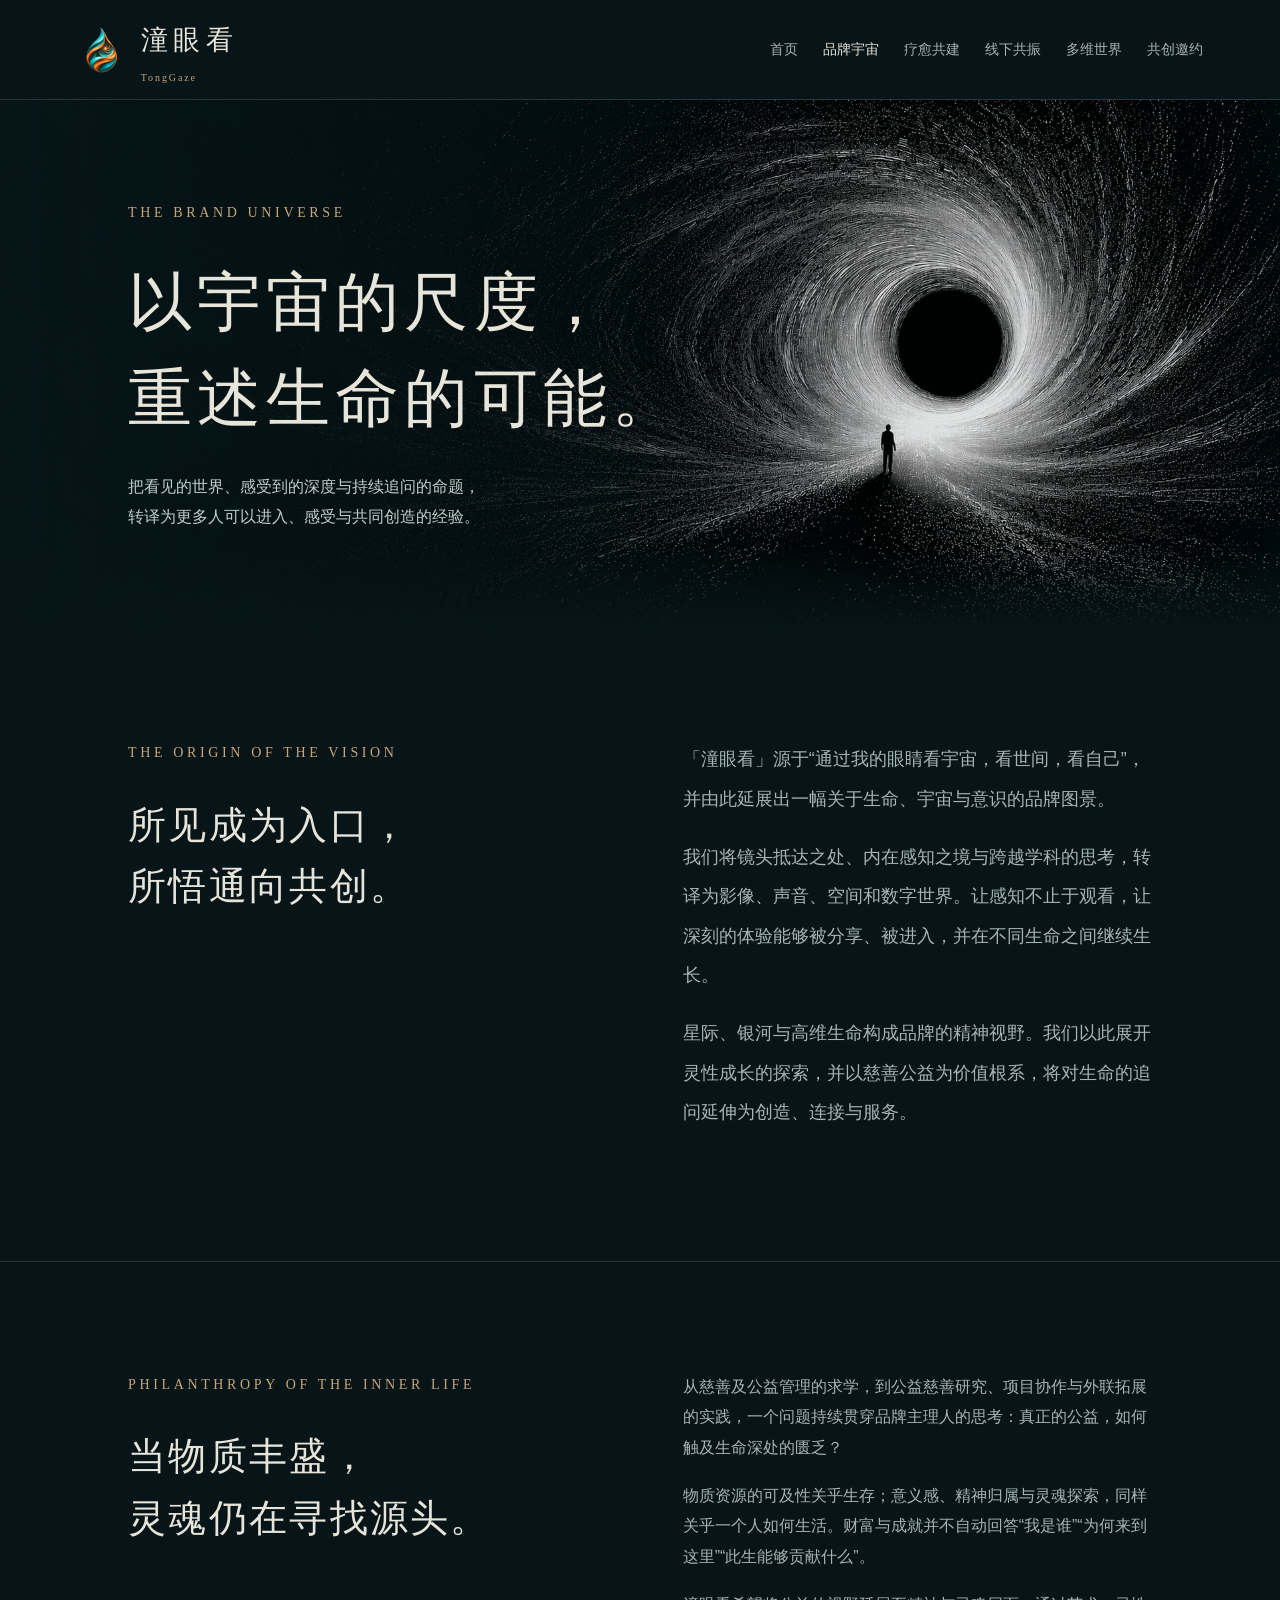
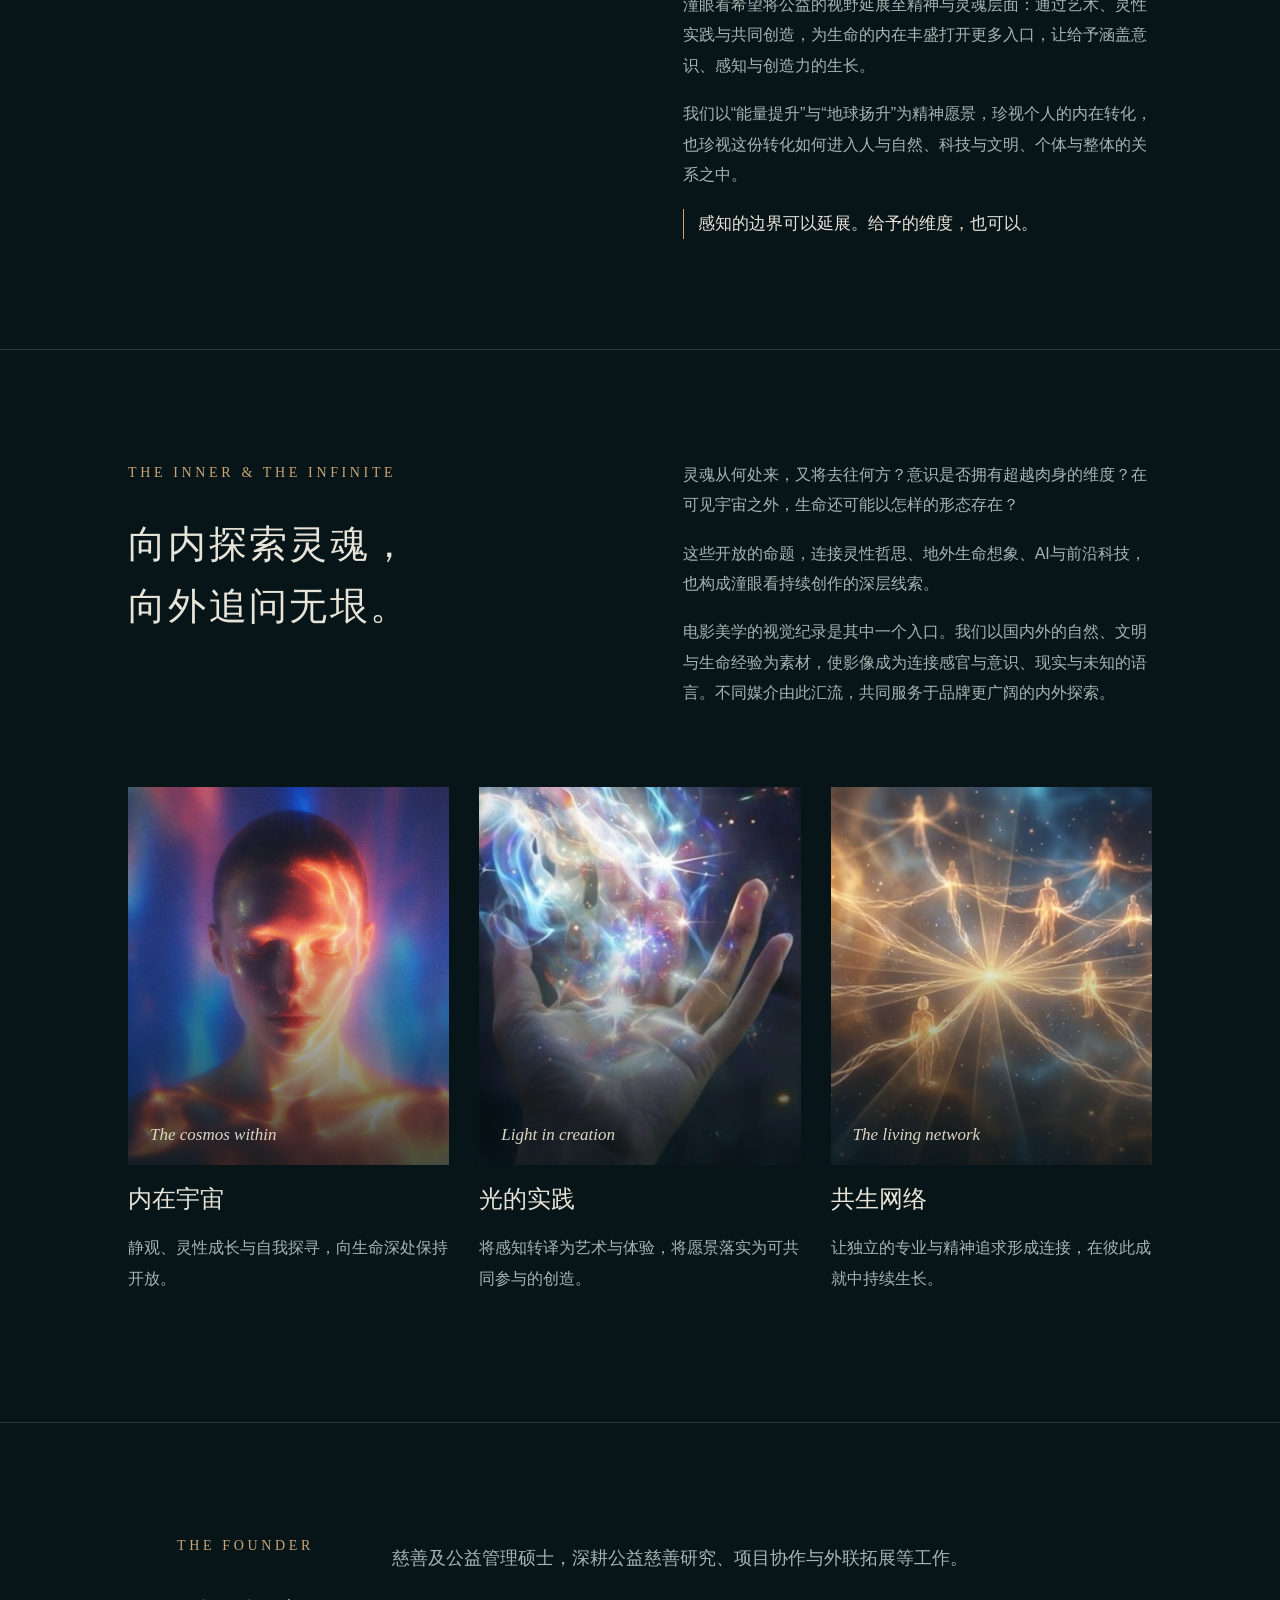
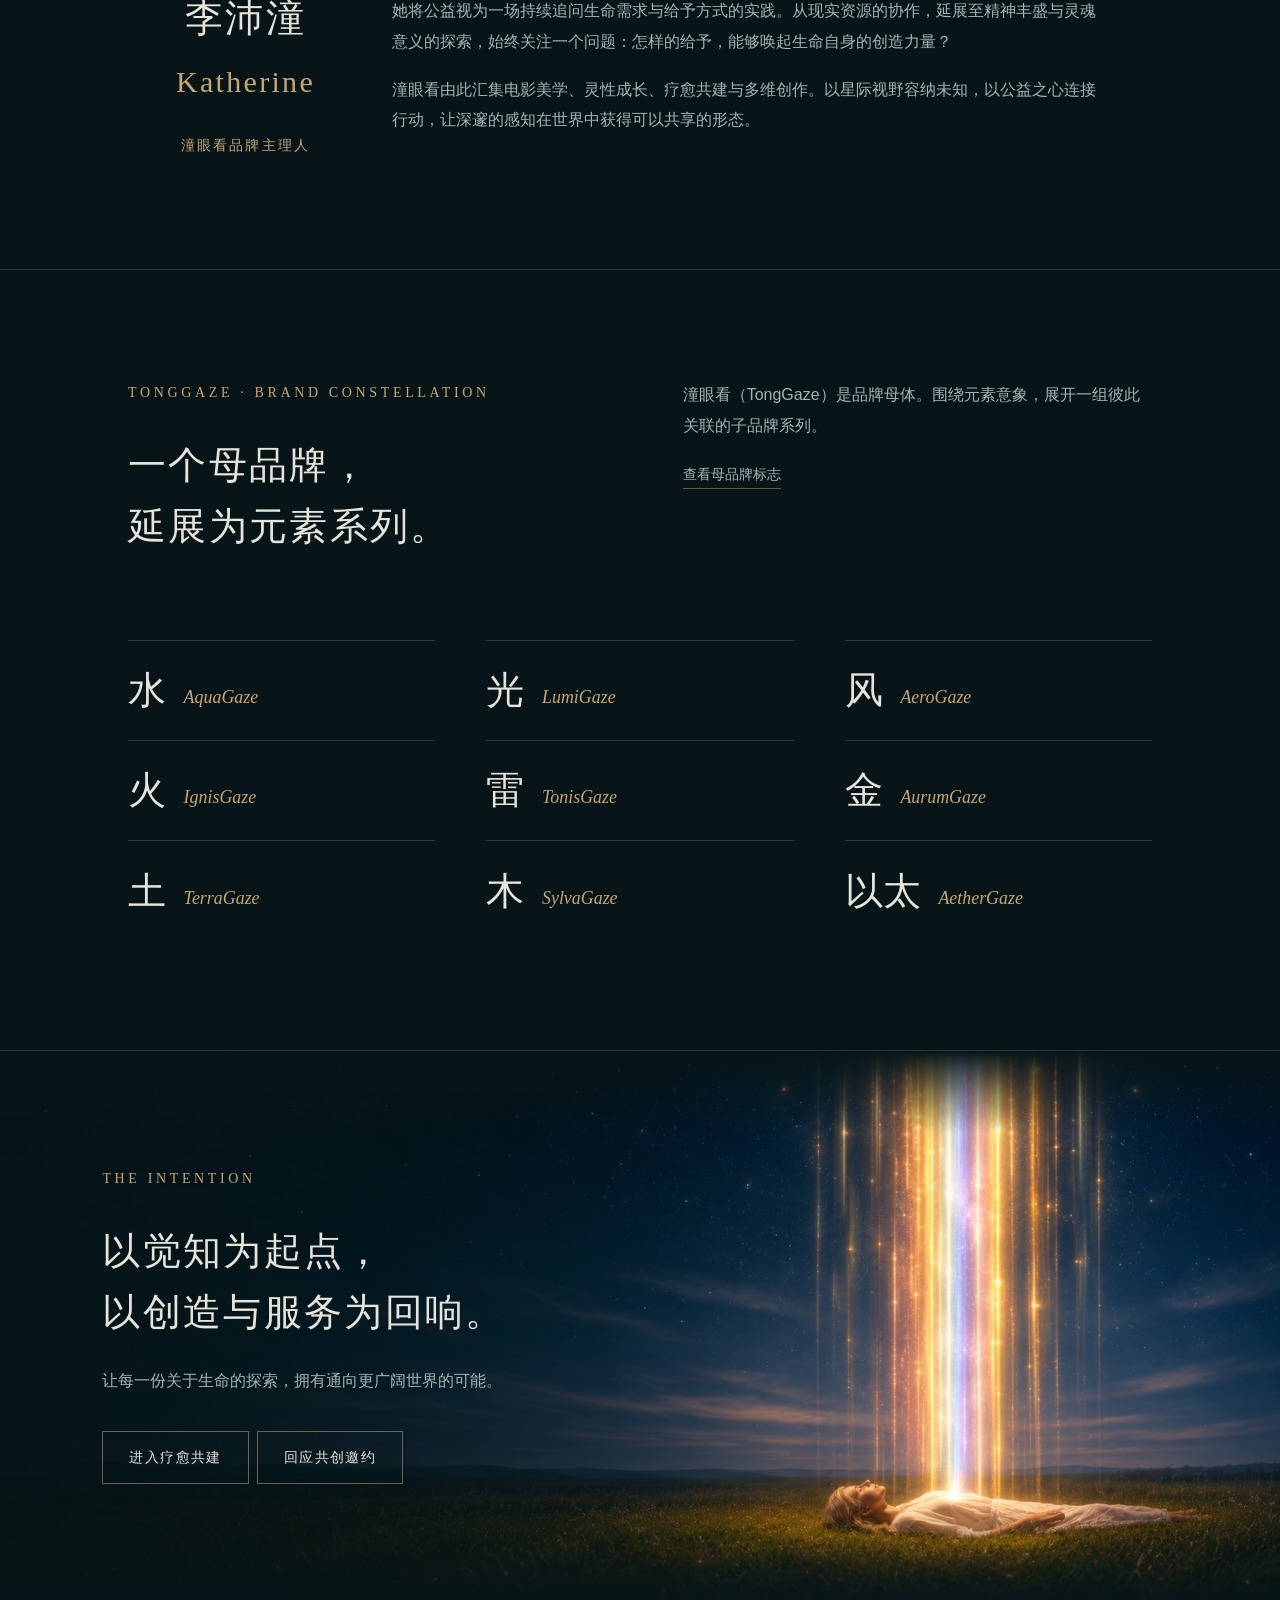
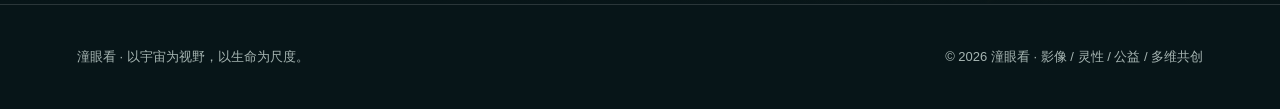
==== commit 2e8618b0: "Set the golden beam panorama behind the brand intention" ====
--- a/about.html
+++ b/about.html
@@ -1,7 +1,7 @@
 <!DOCTYPE html>
 
-<html lang="zh-CN"><head><meta charset="utf-8"/><meta content="width=device-width,initial-scale=1" name="viewport"/><meta content="#071518" name="theme-color"/><meta content="潼眼看，以宇宙为视野，以生命为尺度。连接电影美学、灵性成长、疗愈共建与多维创作。" name="description"/><title>品牌宇宙｜潼眼看</title><link href="style.css?v=shared-light" rel="stylesheet"/><meta content="https://mengl6669-dotcom.github.io/tongyankan/assets/deep-light.webp" property="og:image"/><link href="assets/brand/tonggaze-icon-32.png" rel="icon" sizes="32x32" type="image/png"/><link href="assets/brand/tonggaze-icon-180.png" rel="apple-touch-icon" sizes="180x180"/></head><body><header><a aria-label="潼眼看首页" class="logo" href="index.html"><img alt="" class="brand-mark" height="62" src="assets/brand/tonggaze-mark.png" width="54"/><span class="brand-wordmark">潼眼看<small>TongGaze</small></span></a><button aria-controls="nav" aria-expanded="false" class="menu">目录</button><nav aria-label="主导航" id="nav"><a class="" href="index.html">首页</a><a aria-current="page" class="active" href="about.html">品牌宇宙</a><a class="" href="healing.html">疗愈共建</a><a class="" href="experience.html">线下共振</a><a class="" href="world.html">多维世界</a><a class="" href="collaborate.html">共创邀约</a></nav></header><main><section class="pagehero visual-hero horizon-hero"><div class="pagehero-art"><img alt="一个人站在黑洞前，四周星光向中心汇聚" decoding="async" fetchpriority="high" src="assets/event-horizon-wide.jpg" width="1983" height="793"/></div><div class="eyebrow">The brand universe</div><h1>以宇宙的尺度，<br/>重述生命的可能。</h1><p>把看见的世界、感受到的深度与持续追问的命题，<br/>转译为更多人可以进入、感受与共同创造的经验。</p></section>
+<html lang="zh-CN"><head><meta charset="utf-8"/><meta content="width=device-width,initial-scale=1" name="viewport"/><meta content="#071518" name="theme-color"/><meta content="潼眼看，以宇宙为视野，以生命为尺度。连接电影美学、灵性成长、疗愈共建与多维创作。" name="description"/><title>品牌宇宙｜潼眼看</title><link href="style.css?v=intention-beam" rel="stylesheet"/><meta content="https://mengl6669-dotcom.github.io/tongyankan/assets/deep-light.webp" property="og:image"/><link href="assets/brand/tonggaze-icon-32.png" rel="icon" sizes="32x32" type="image/png"/><link href="assets/brand/tonggaze-icon-180.png" rel="apple-touch-icon" sizes="180x180"/></head><body><header><a aria-label="潼眼看首页" class="logo" href="index.html"><img alt="" class="brand-mark" height="62" src="assets/brand/tonggaze-mark.png" width="54"/><span class="brand-wordmark">潼眼看<small>TongGaze</small></span></a><button aria-controls="nav" aria-expanded="false" class="menu">目录</button><nav aria-label="主导航" id="nav"><a class="" href="index.html">首页</a><a aria-current="page" class="active" href="about.html">品牌宇宙</a><a class="" href="healing.html">疗愈共建</a><a class="" href="experience.html">线下共振</a><a class="" href="world.html">多维世界</a><a class="" href="collaborate.html">共创邀约</a></nav></header><main><section class="pagehero visual-hero horizon-hero"><div class="pagehero-art"><img alt="一个人站在黑洞前，四周星光向中心汇聚" decoding="async" fetchpriority="high" src="assets/event-horizon-wide.jpg" width="1983" height="793"/></div><div class="eyebrow">The brand universe</div><h1>以宇宙的尺度，<br/>重述生命的可能。</h1><p>把看见的世界、感受到的深度与持续追问的命题，<br/>转译为更多人可以进入、感受与共同创造的经验。</p></section>
 <section class="section origin-section"><div class="section-head"><div><div class="eyebrow">The origin of the vision</div><h2>所见成为入口，<br/>所悟通向共创。</h2></div><div class="intro muted"><p>「潼眼看」源于“通过我的眼睛看宇宙，看世间，看自己”，并由此延展出一幅关于生命、宇宙与意识的品牌图景。</p><p>我们将镜头抵达之处、内在感知之境与跨越学科的思考，转译为影像、声音、空间和数字世界。让感知不止于观看，让深刻的体验能够被分享、被进入，并在不同生命之间继续生长。</p><p>星际、银河与高维生命构成品牌的精神视野。我们以此展开灵性成长的探索，并以慈善公益为价值根系，将对生命的追问延伸为创造、连接与服务。</p></div></div></section>
 <section class="section" id="inner-philanthropy"><div class="section-head"><div><div class="eyebrow">Philanthropy of the inner life</div><h2>当物质丰盛，<br/>灵魂仍在寻找源头。</h2></div><div class="muted"><p>从慈善及公益管理的求学，到公益慈善研究、项目协作与外联拓展的实践，一个问题持续贯穿品牌主理人的思考：真正的公益，如何触及生命深处的匮乏？</p><p>物质资源的可及性关乎生存；意义感、精神归属与灵魂探索，同样关乎一个人如何生活。财富与成就并不自动回答“我是谁”“为何来到这里”“此生能够贡献什么”。</p><p>潼眼看希望将公益的视野延展至精神与灵魂层面：通过艺术、灵性实践与共同创造，为生命的内在丰盛打开更多入口，让给予涵盖意识、感知与创造力的生长。</p><p>我们以“能量提升”与“地球扬升”为精神愿景，珍视个人的内在转化，也珍视这份转化如何进入人与自然、科技与文明、个体与整体的关系之中。</p><p class="giving-reflection"><span>感知的边界可以延展。</span><span>给予的维度，也可以。</span></p></div></div></section>
 <section class="section" id="vision"><div class="section-head"><div><div class="eyebrow">The inner &amp; the infinite</div><h2>向内探索灵魂，<br/>向外追问无垠。</h2></div><div class="muted"><p>灵魂从何处来，又将去往何方？意识是否拥有超越肉身的维度？在可见宇宙之外，生命还可能以怎样的形态存在？</p><p>这些开放的命题，连接灵性哲思、地外生命想象、AI与前沿科技，也构成潼眼看持续创作的深层线索。</p><p>电影美学的视觉纪录是其中一个入口。我们以国内外的自然、文明与生命经验为素材，使影像成为连接感官与意识、现实与未知的语言。不同媒介由此汇流，共同服务于品牌更广阔的内外探索。</p></div></div><div class="triptych"><div class="card"><div class="art photo-art"><img alt="蓝紫色光影中闭目的人像，金光勾勒出面部与锁骨" decoding="async" loading="lazy" src="assets/inner-cosmos-portrait.jpg" width="900" height="1350"/><em>The cosmos within</em></div><h3>内在宇宙</h3><p>静观、灵性成长与自我探寻，向生命深处保持开放。</p></div><div class="card"><div class="art photo-art"><img alt="张开的手掌托起一束星光" decoding="async" loading="lazy" src="assets/light-in-palm.jpg" width="692" height="1200"/><em>Light in creation</em></div><h3>光的实践</h3><p>将感知转译为艺术与体验，将愿景落实为可共同参与的创造。</p></div><div class="card"><div class="art photo-art"><img alt="光与生命彼此连接的共生网络意象" class="" decoding="async" height="892" loading="lazy" sizes="(max-width: 760px) 100vw, 55vw" src="assets/creator-network.jpg" width="1600"/><em>The living network</em></div><h3>共生网络</h3><p>让独立的专业与精神追求形成连接，在彼此成就中持续生长。</p></div></div></section>
-<section class="section" id="founder"><div class="section-head founder-layout"><div class="founder-identity"><div class="eyebrow">The founder</div><h2>李沛潼<br/><span style="font-family:Georgia,serif;font-size:30px;color:var(--gold)">Katherine</span></h2><div class="starword">潼眼看品牌主理人</div></div><div class="muted"><p class="intro">慈善及公益管理硕士，深耕公益慈善研究、项目协作与外联拓展等工作。</p><p>她将公益视为一场持续追问生命需求与给予方式的实践。从现实资源的协作，延展至精神丰盛与灵魂意义的探索，始终关注一个问题：怎样的给予，能够唤起生命自身的创造力量？</p><p>潼眼看由此汇集电影美学、灵性成长、疗愈共建与多维创作。以星际视野容纳未知，以公益之心连接行动，让深邃的感知在世界中获得可以共享的形态。</p></div></div></section><section class="section brand-constellation" id="constellation"><div class="section-head"><div><div class="eyebrow">TongGaze · Brand constellation</div><h2>一个母品牌，<br/>延展为元素系列。</h2></div><div class="muted"><p>潼眼看（TongGaze）是品牌母体。围绕元素意象，展开一组彼此关联的子品牌系列。</p><a class="textlink" href="brand.html">查看母品牌标志</a></div></div><div class="brand-series-grid"><article class="brand-series-card"><h3>水</h3><span lang="en">AquaGaze</span></article><article class="brand-series-card"><h3>光</h3><span lang="en">LumiGaze</span></article><article class="brand-series-card"><h3>风</h3><span lang="en">AeroGaze</span></article><article class="brand-series-card"><h3>火</h3><span lang="en">IgnisGaze</span></article><article class="brand-series-card"><h3>雷</h3><span lang="en">TonisGaze</span></article><article class="brand-series-card"><h3>金</h3><span lang="en">AurumGaze</span></article><article class="brand-series-card"><h3>土</h3><span lang="en">TerraGaze</span></article><article class="brand-series-card"><h3>木</h3><span lang="en">SylvaGaze</span></article><article class="brand-series-card"><h3>以太</h3><span lang="en">AetherGaze</span></article></div></section><section class="closing brand-closing"><div class="eyebrow">The intention</div><h2>以觉知为起点，<br/>以创造与服务为回响。</h2><p>让每一份关于生命的探索，拥有通向更广阔世界的可能。</p><a class="button" href="healing.html">进入疗愈共建</a><a class="button" href="collaborate.html">回应共创邀约</a></section></main><footer><span>潼眼看 · 以宇宙为视野，以生命为尺度。</span><span>© 2026 潼眼看 · 影像 / 灵性 / 公益 / 多维共创</span></footer><script src="app.js"></script></body></html>+<section class="section" id="founder"><div class="section-head founder-layout"><div class="founder-identity"><div class="eyebrow">The founder</div><h2>李沛潼<br/><span style="font-family:Georgia,serif;font-size:30px;color:var(--gold)">Katherine</span></h2><div class="starword">潼眼看品牌主理人</div></div><div class="muted"><p class="intro">慈善及公益管理硕士，深耕公益慈善研究、项目协作与外联拓展等工作。</p><p>她将公益视为一场持续追问生命需求与给予方式的实践。从现实资源的协作，延展至精神丰盛与灵魂意义的探索，始终关注一个问题：怎样的给予，能够唤起生命自身的创造力量？</p><p>潼眼看由此汇集电影美学、灵性成长、疗愈共建与多维创作。以星际视野容纳未知，以公益之心连接行动，让深邃的感知在世界中获得可以共享的形态。</p></div></div></section><section class="section brand-constellation" id="constellation"><div class="section-head"><div><div class="eyebrow">TongGaze · Brand constellation</div><h2>一个母品牌，<br/>延展为元素系列。</h2></div><div class="muted"><p>潼眼看（TongGaze）是品牌母体。围绕元素意象，展开一组彼此关联的子品牌系列。</p><a class="textlink" href="brand.html">查看母品牌标志</a></div></div><div class="brand-series-grid"><article class="brand-series-card"><h3>水</h3><span lang="en">AquaGaze</span></article><article class="brand-series-card"><h3>光</h3><span lang="en">LumiGaze</span></article><article class="brand-series-card"><h3>风</h3><span lang="en">AeroGaze</span></article><article class="brand-series-card"><h3>火</h3><span lang="en">IgnisGaze</span></article><article class="brand-series-card"><h3>雷</h3><span lang="en">TonisGaze</span></article><article class="brand-series-card"><h3>金</h3><span lang="en">AurumGaze</span></article><article class="brand-series-card"><h3>土</h3><span lang="en">TerraGaze</span></article><article class="brand-series-card"><h3>木</h3><span lang="en">SylvaGaze</span></article><article class="brand-series-card"><h3>以太</h3><span lang="en">AetherGaze</span></article></div></section><section id="intention" class="closing reach-scene intention-scene"><div class="eyebrow">The intention</div><h2>以觉知为起点，<br/>以创造与服务为回响。</h2><p>让每一份关于生命的探索，拥有通向更广阔世界的可能。</p><a class="button" href="healing.html">进入疗愈共建</a><a class="button" href="collaborate.html">回应共创邀约</a></section></main><footer><span>潼眼看 · 以宇宙为视野，以生命为尺度。</span><span>© 2026 潼眼看 · 影像 / 灵性 / 公益 / 多维共创</span></footer><script src="app.js"></script></body></html>
--- a/style.css
+++ b/style.css
@@ -219,3 +219,8 @@
   --scene: url("assets/shared-light-wide.jpg");
   --focus: 72% center;
 }
+
+.closing.intention-scene {
+  --scene: url("assets/intention-panorama.jpg");
+  --focus: 85% 80%;
+}
